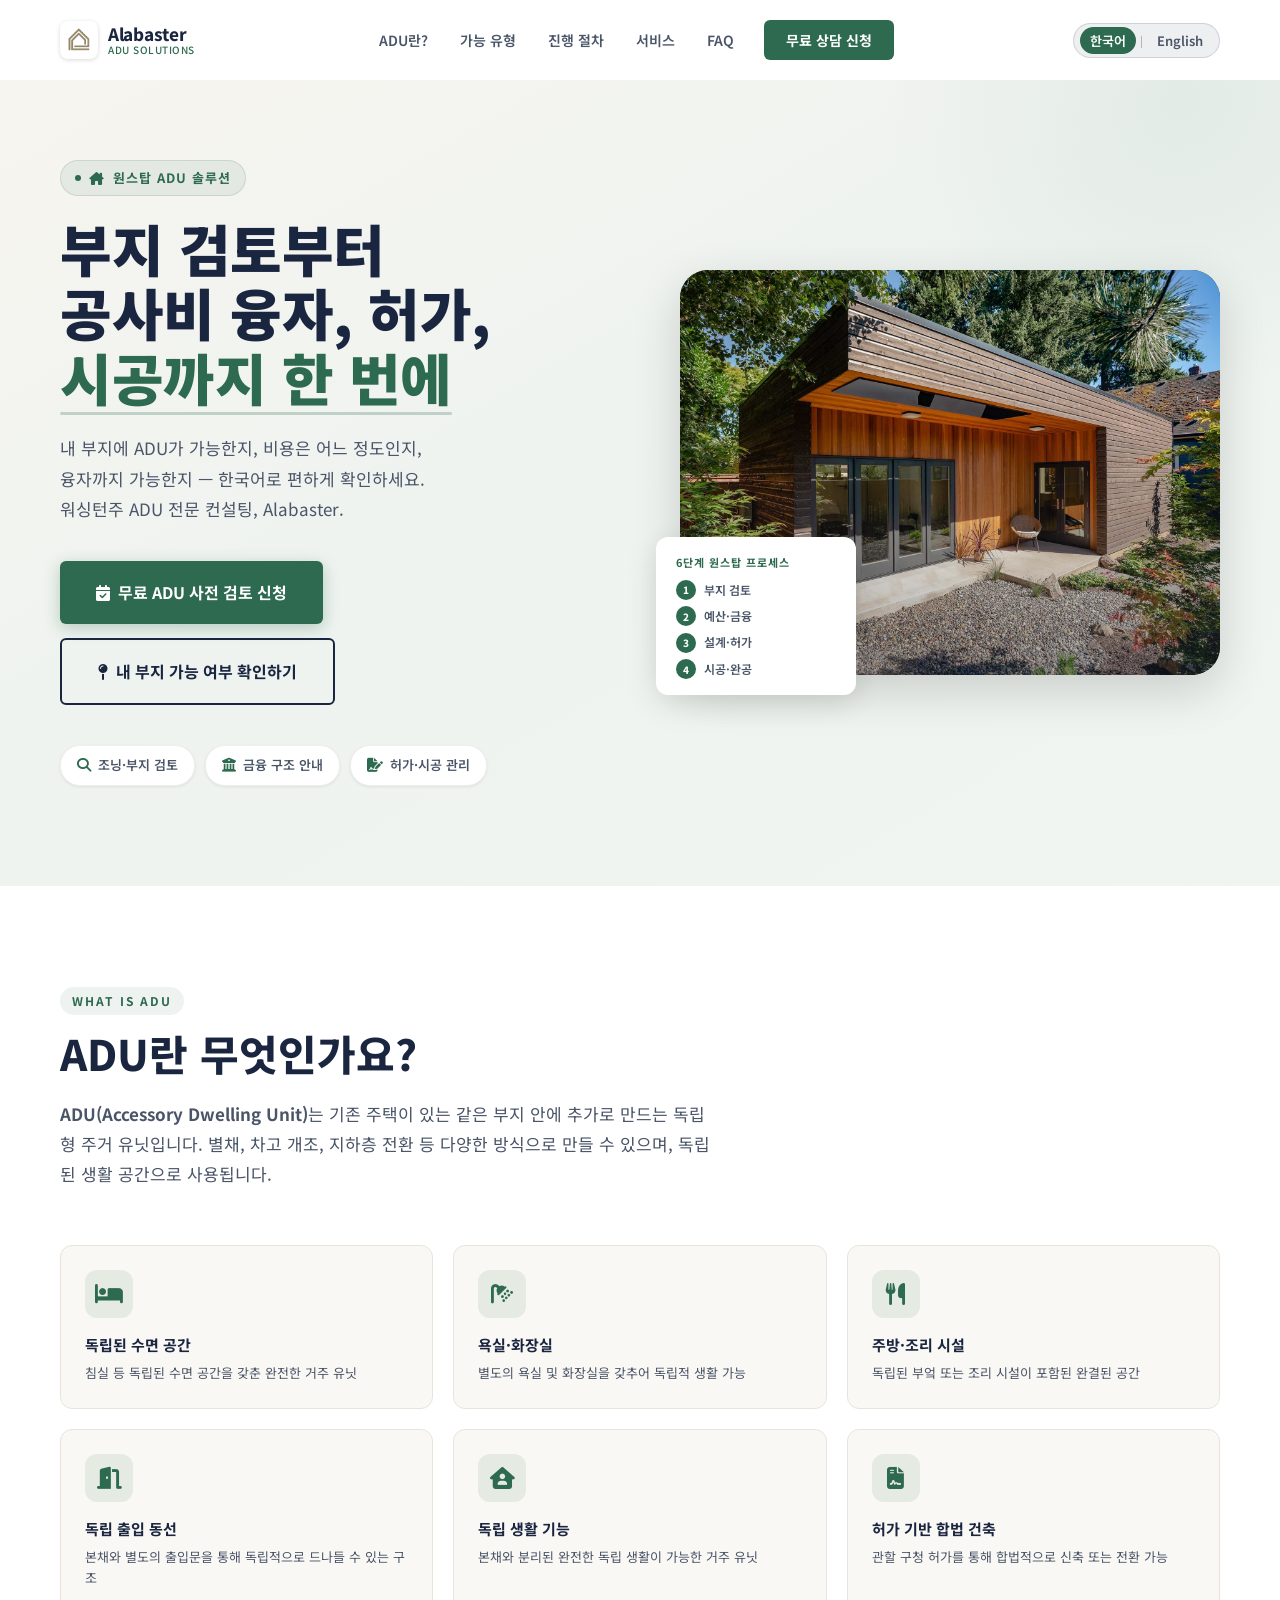
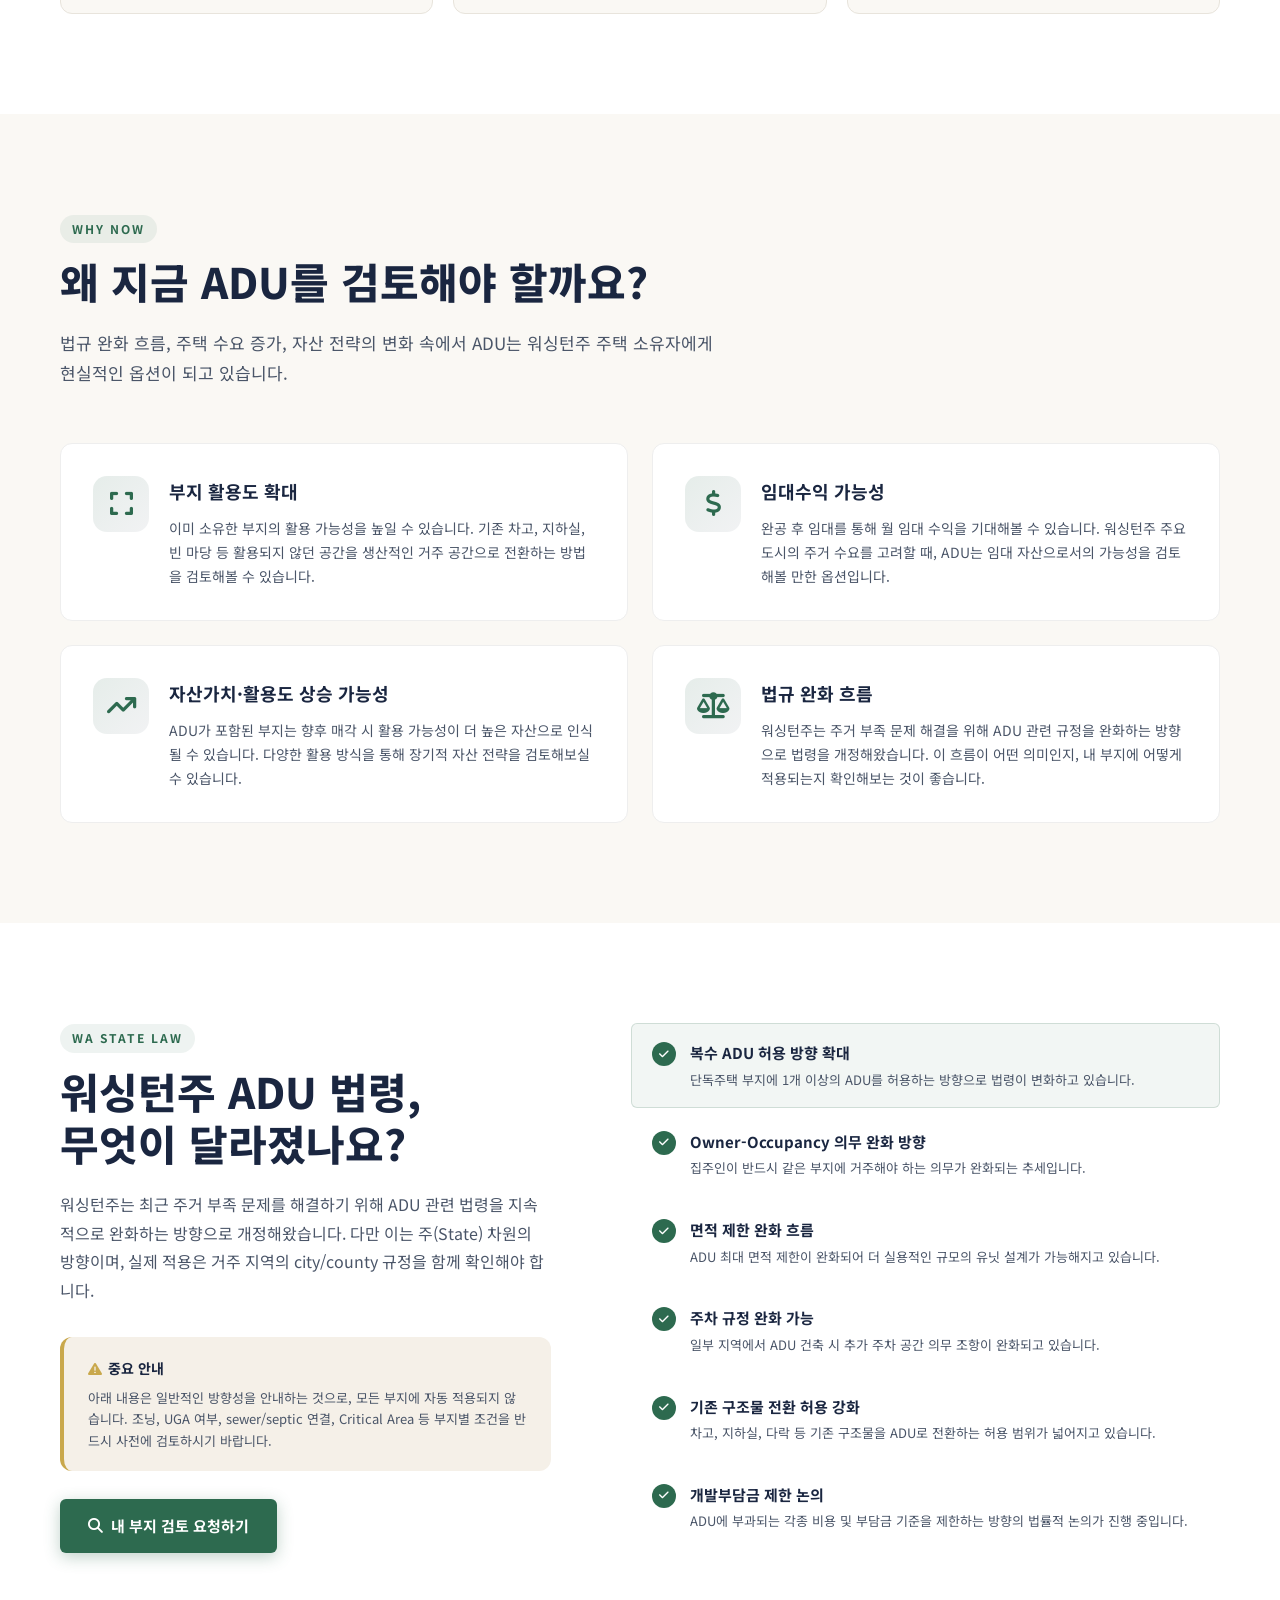
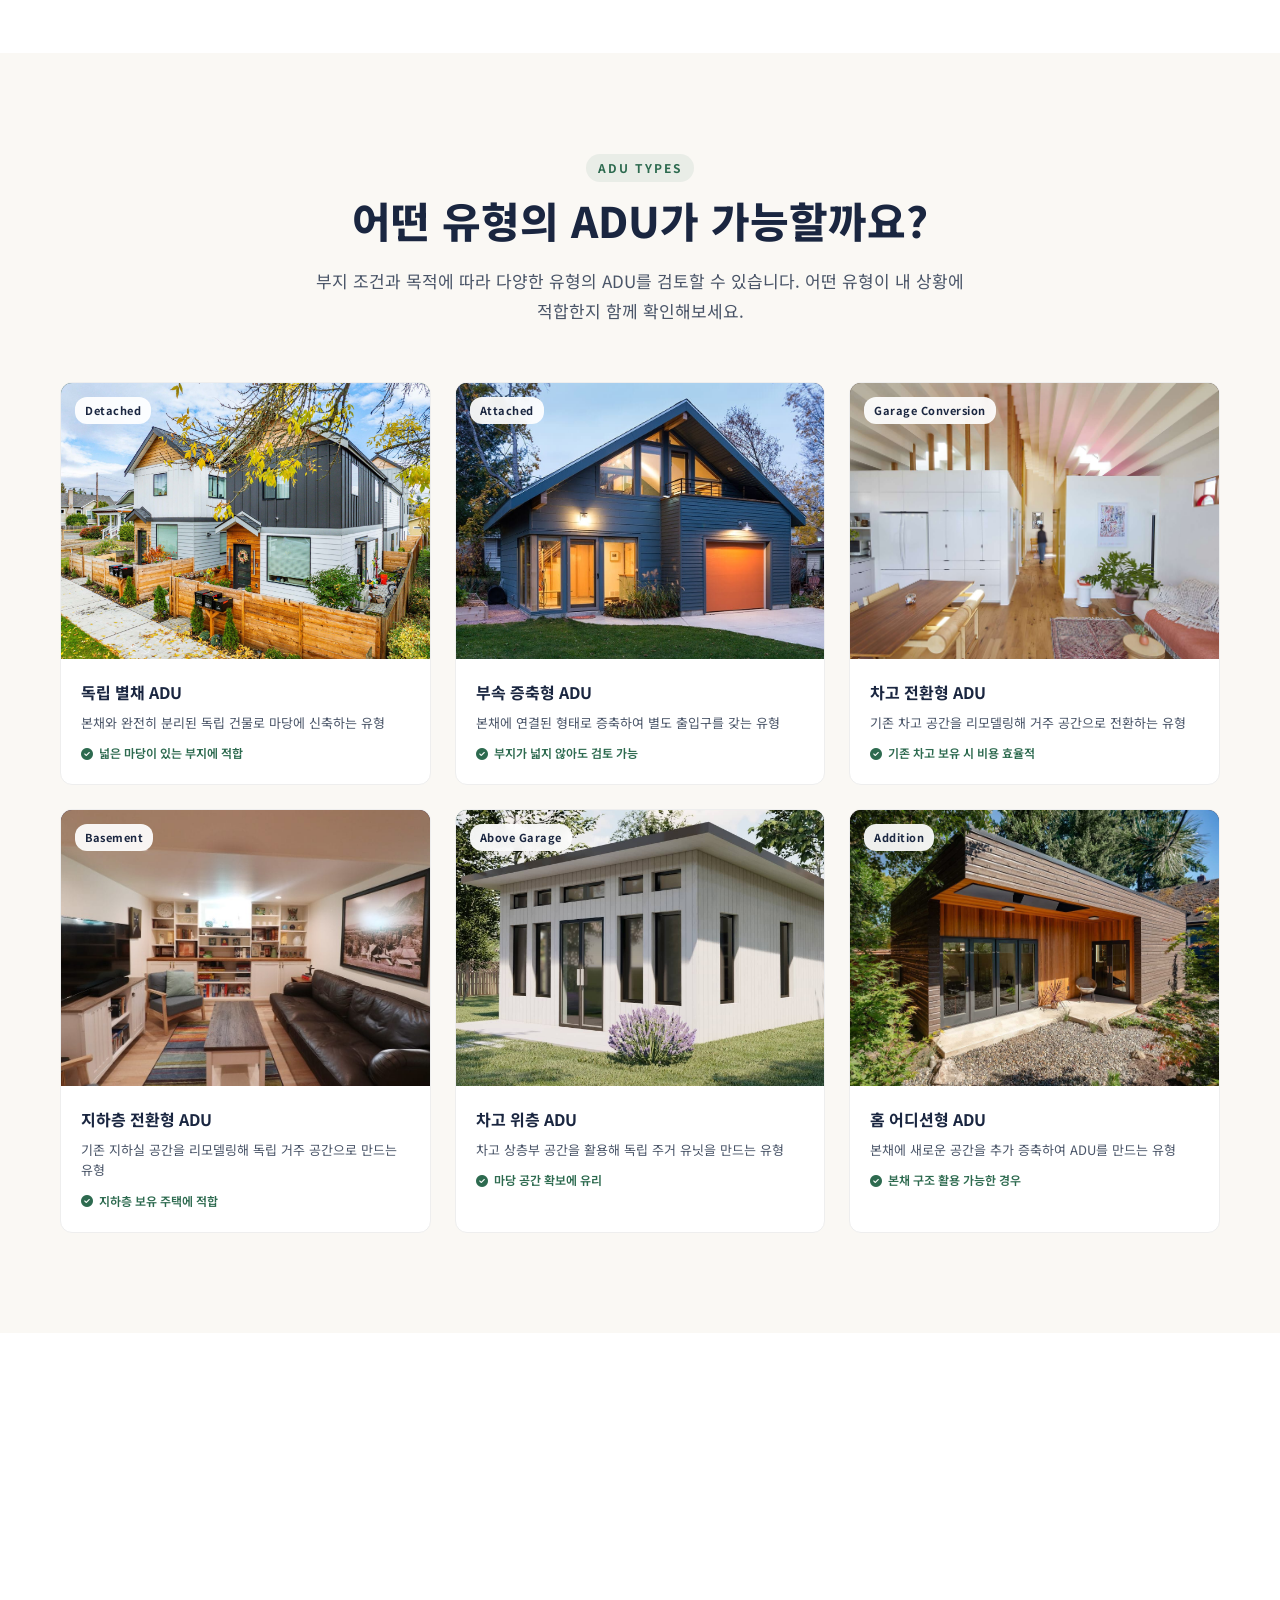
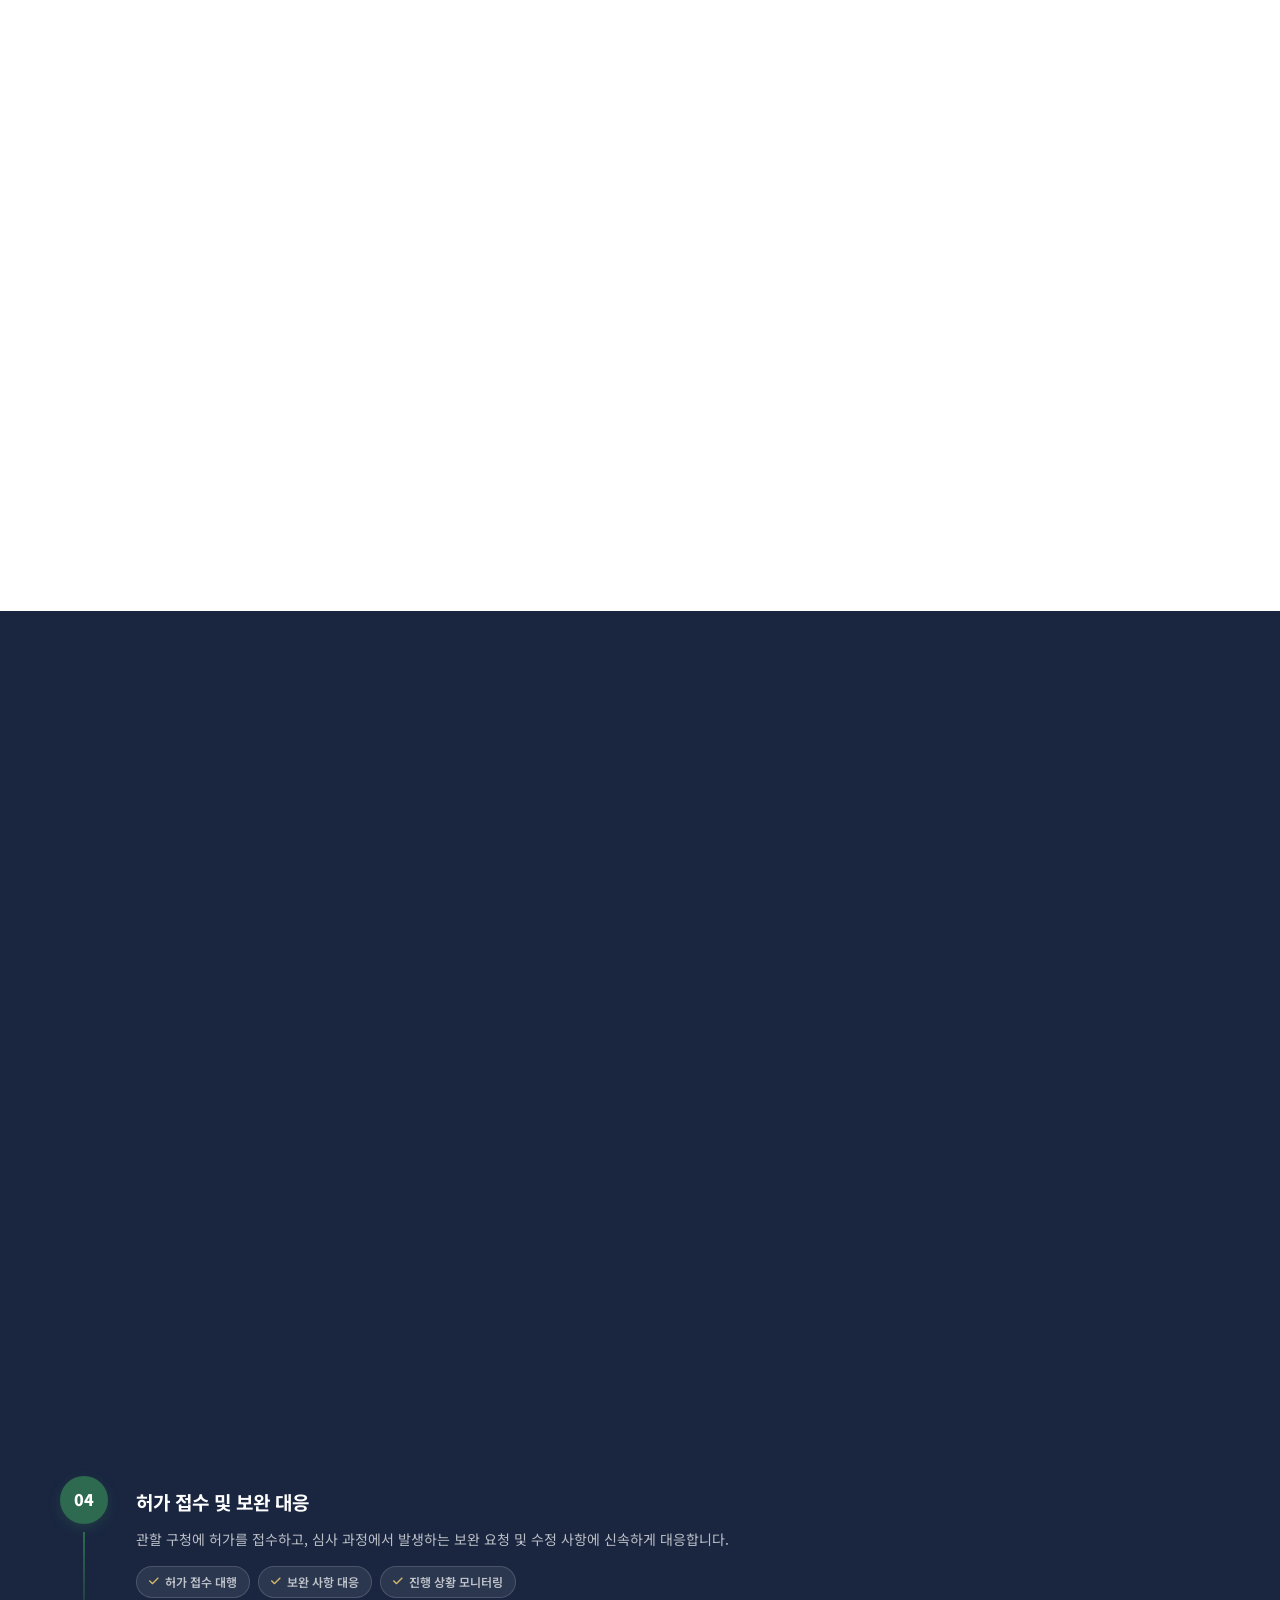
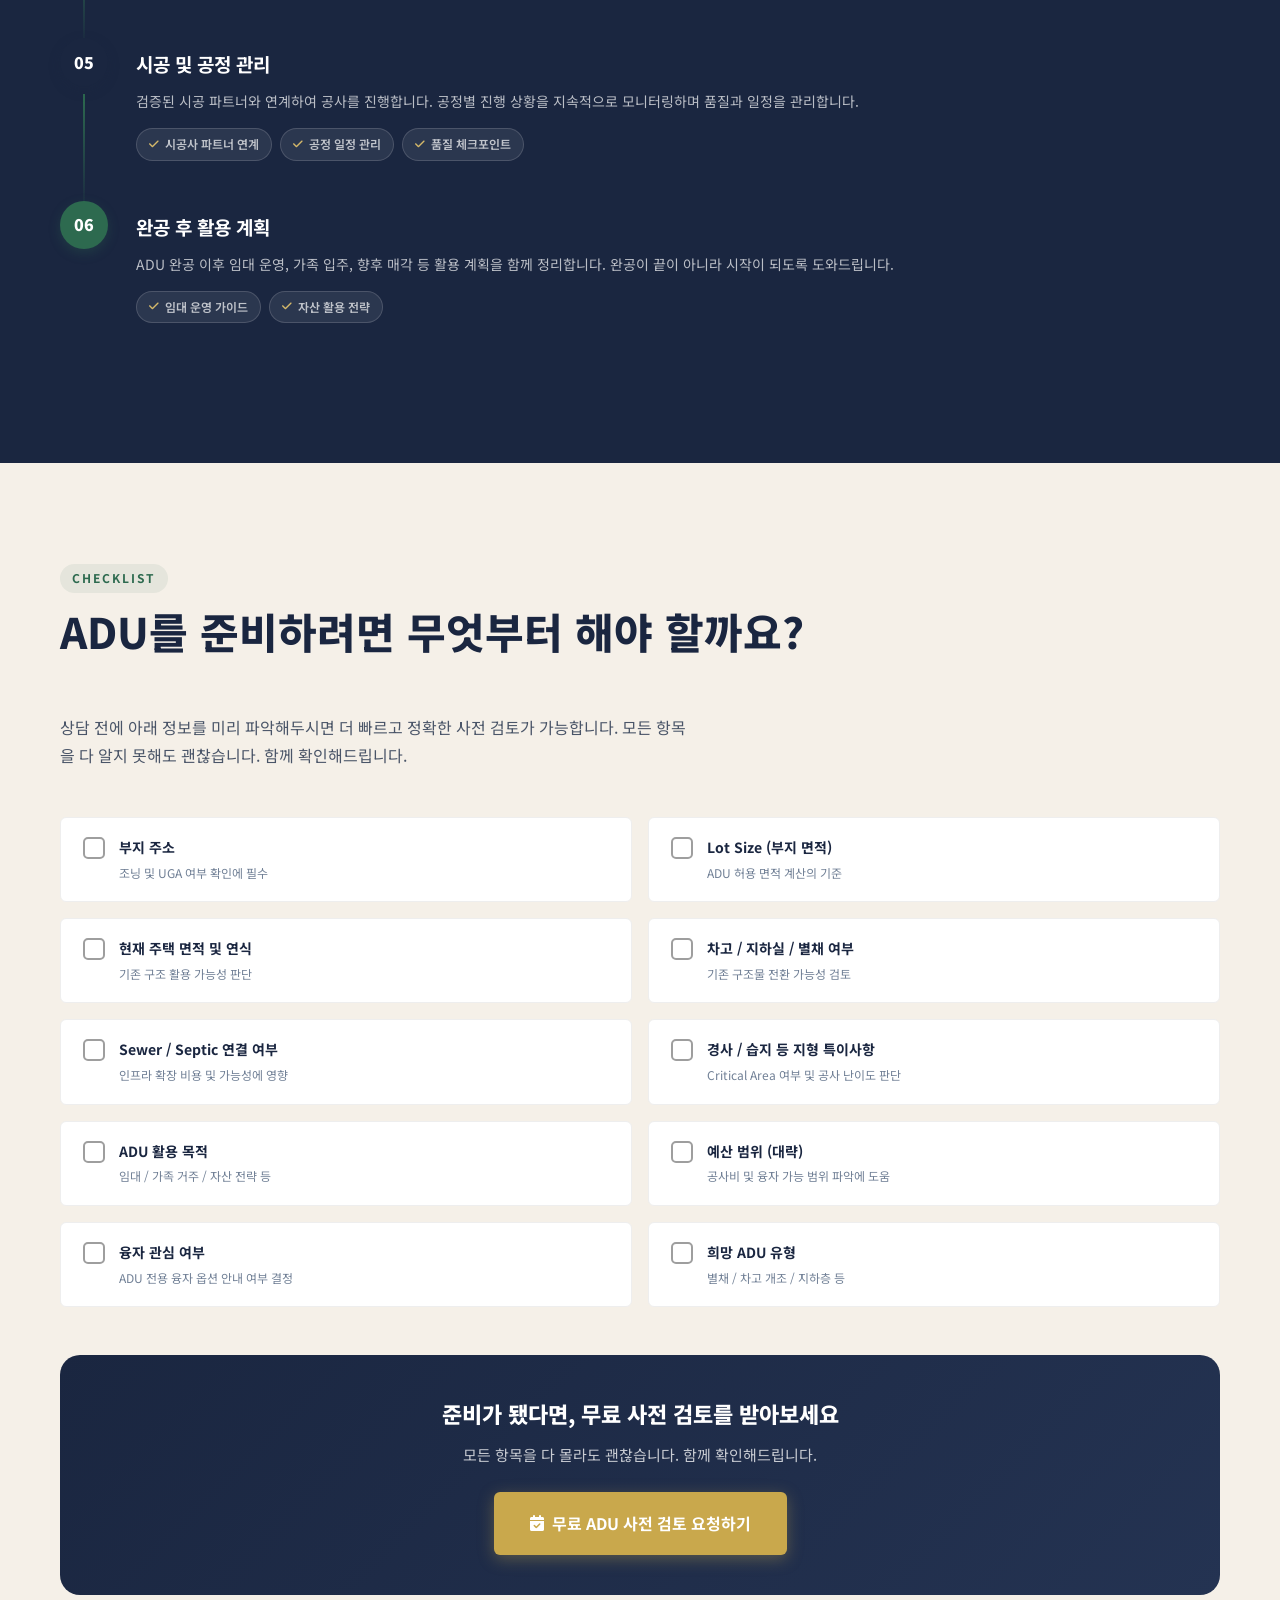
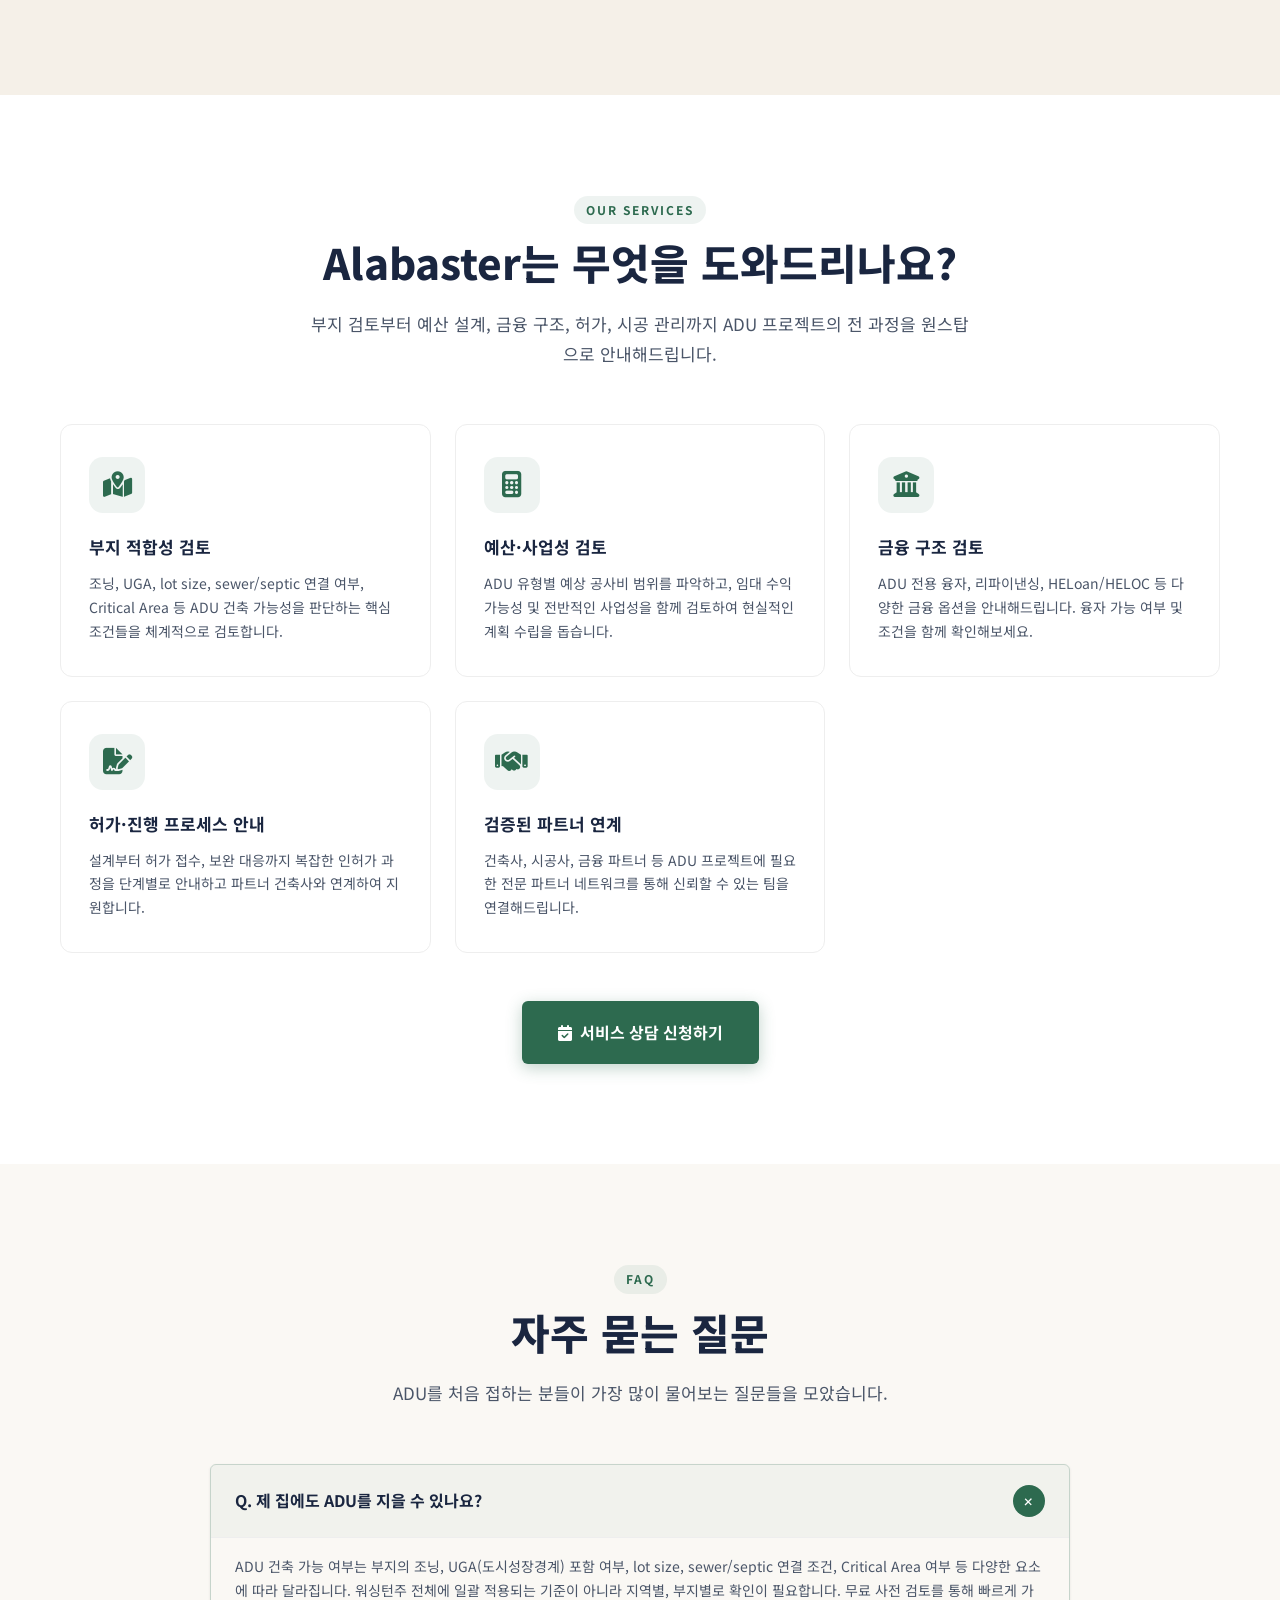
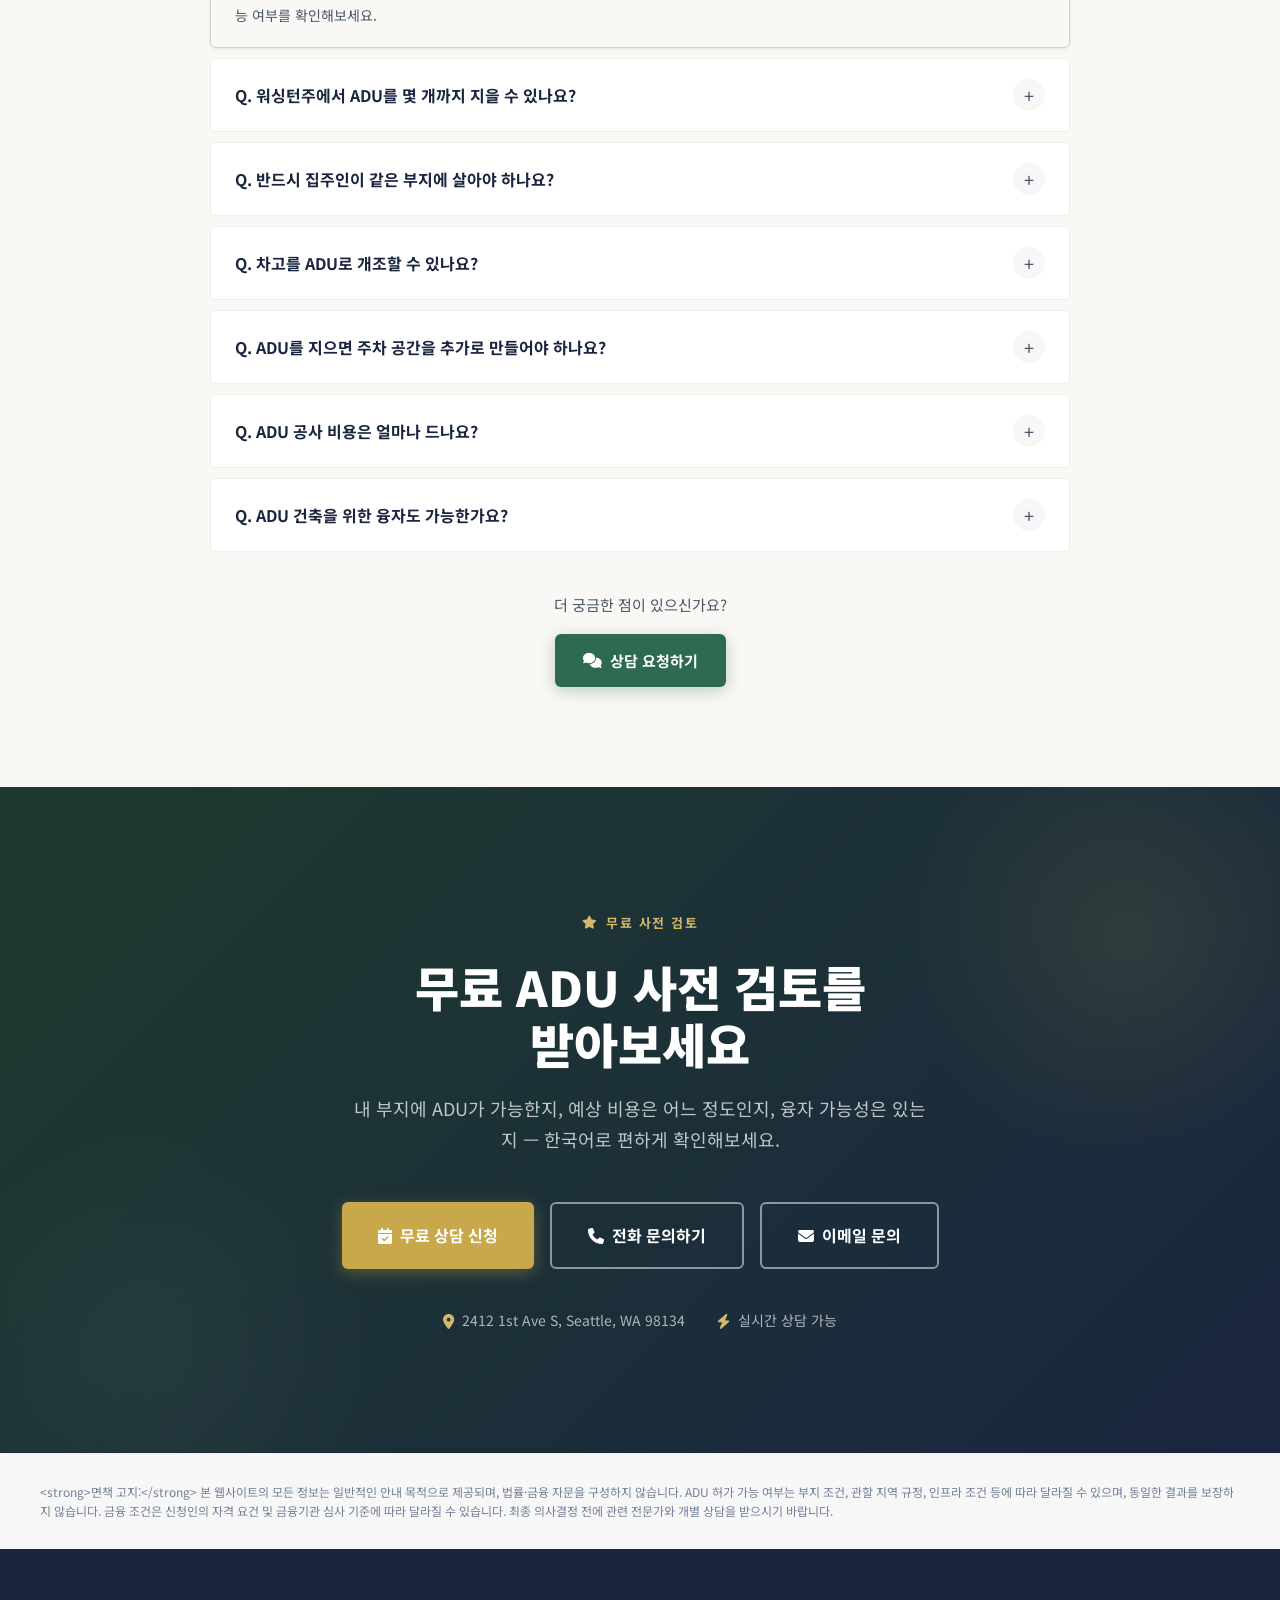
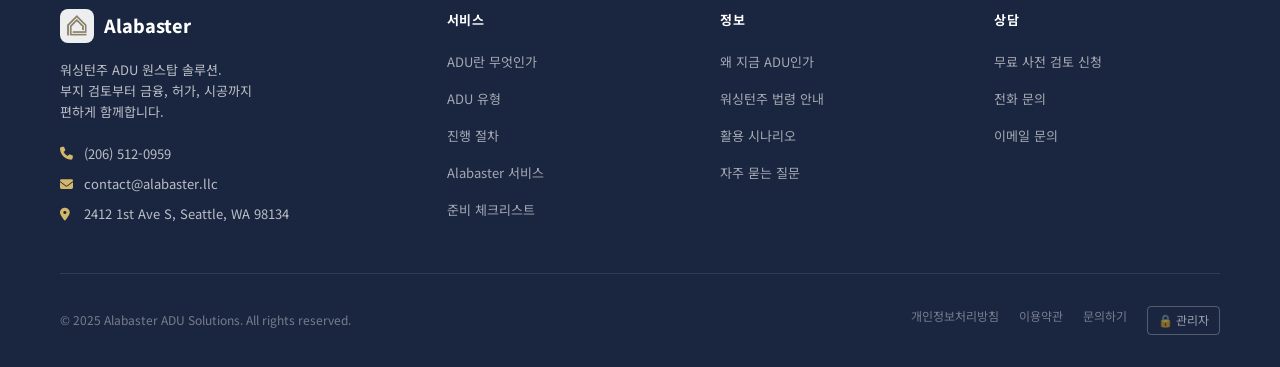
==== docs/index.html @ eaa9b51c "Add GitHub Pages docs structure" ====
<!DOCTYPE html>
<html lang="ko">
<head>
  <meta charset="UTF-8" />
  <meta name="viewport" content="width=device-width, initial-scale=1.0" />
  <title>Alabaster ADU — 원스탑 ADU 솔루션 | 워싱턴주 ADU 전문 컨설팅</title>
  <meta name="description" content="워싱턴주 ADU 전문 컨설팅. 부지 검토부터 금융 구조, 허가, 시공까지 한 번에. 무료 사전 검토 신청." />

  <!-- Fonts -->
  <link rel="preconnect" href="https://fonts.googleapis.com" />
  <link rel="preconnect" href="https://fonts.gstatic.com" crossorigin />
  <link href="https://fonts.googleapis.com/css2?family=Noto+Sans+KR:wght@400;500;600;700;800;900&display=swap" rel="stylesheet" />

  <!-- Font Awesome -->
  <link rel="stylesheet" href="https://cdn.jsdelivr.net/npm/@fortawesome/fontawesome-free@6.5.0/css/all.min.css" />

  <!-- Stylesheet -->
  <link rel="stylesheet" href="css/style.css" />

  <style>
    /* ── Language Toggle ── */
    .nav-right {
      display: flex;
      align-items: center;
      gap: 12px;
      flex-shrink: 0;
    }
    /* lang-toggle 스타일은 css/style.css에서 관리 */
    .mobile-lang-row {
      display: flex;
      align-items: center;
      gap: 6px;
      padding: 12px 20px 8px;
      border-bottom: 1px solid rgba(255,255,255,0.1);
    }
    .mobile-lang-row .lang-btn {
      color: rgba(255,255,255,0.7);
      font-size: 13px;
    }
    .mobile-lang-row .lang-btn.active {
      background: #2d6a4f;
      color: #fff !important;
    }
    .mobile-lang-row .lang-divider {
      color: rgba(255,255,255,0.3);
    }

    /* ── Logo Image ── */
    .logo-mark-img {
      width: 38px;
      height: 38px;
      object-fit: contain;
      display: block;
      border-radius: 8px;
      /* 흰 배경 PNG → 항상 흰 배경 박스로 감싸서 표시 */
      background: #ffffff;
      padding: 4px;
      box-shadow: 0 1px 4px rgba(0,0,0,0.15);
      transition: box-shadow 0.3s;
    }
    header.scrolled .logo-mark-img {
      box-shadow: 0 1px 6px rgba(0,0,0,0.12);
    }
    .footer-logo-mark-img {
      width: 34px;
      height: 34px;
      object-fit: contain;
      display: block;
      border-radius: 8px;
      background: #ffffff;
      padding: 3px;
      opacity: 0.92;
    }
  </style>
</head>
<body>

<!-- ============================================
     HEADER / NAV
     ============================================ -->
<header id="header">
  <nav class="nav-inner">
    <a href="#hero" class="nav-logo">
      <img src="images/logo.png" alt="Alabaster ADU Logo" class="logo-mark-img" />
      <div class="logo-text">
        <span class="logo-name">Alabaster</span>
        <span class="logo-sub">ADU Solutions</span>
      </div>
    </a>

    <ul class="nav-menu">
      <li><a href="#about-adu" class="nav-link" data-i18n="nav.about">ADU란?</a></li>
      <li><a href="#adu-types" class="nav-link" data-i18n="nav.types">가능 유형</a></li>
      <li><a href="#process" class="nav-link" data-i18n="nav.process">진행 절차</a></li>
      <li><a href="#services" class="nav-link" data-i18n="nav.services">서비스</a></li>
      <li><a href="#faq" class="nav-link" data-i18n="nav.faq">FAQ</a></li>
      <li><a href="#contact" class="nav-cta open-modal" data-i18n="nav.cta">무료 상담 신청</a></li>
    </ul>

    <!-- Right side: lang toggle + hamburger -->
    <div class="nav-right">
      <div class="lang-toggle" id="langToggle">
        <button class="lang-btn active" data-lang="ko">한국어</button>
        <span class="lang-divider">|</span>
        <button class="lang-btn" data-lang="en">English</button>
      </div>
      <div class="hamburger" id="hamburger" aria-label="메뉴 열기">
        <span></span>
        <span></span>
        <span></span>
      </div>
    </div>
  </nav>
</header>

<!-- Mobile Menu -->
<div class="mobile-menu" id="mobileMenu">
  <div class="mobile-lang-row">
    <button class="lang-btn active" data-lang="ko">한국어</button>
    <span class="lang-divider">|</span>
    <button class="lang-btn" data-lang="en">English</button>
  </div>
  <a href="#about-adu" class="mobile-nav-link" data-close-menu data-i18n="nav.about">ADU란?</a>
  <a href="#adu-types" class="mobile-nav-link" data-close-menu data-i18n="nav.types">가능 유형</a>
  <a href="#process" class="mobile-nav-link" data-close-menu data-i18n="nav.process">진행 절차</a>
  <a href="#services" class="mobile-nav-link" data-close-menu data-i18n="nav.services">서비스</a>
  <a href="#faq" class="mobile-nav-link" data-close-menu data-i18n="nav.faq">FAQ</a>
  <a href="#contact" class="mobile-nav-cta open-modal" data-close-menu data-i18n="nav.cta">무료 상담 신청</a>
</div>


<!-- ============================================
     HERO SECTION
     ============================================ -->
<section id="hero">
  <div class="hero-inner">
    <!-- Left Content -->
    <div class="hero-content">
      <div class="hero-eyebrow animate-in">
        <i class="fa-solid fa-house-chimney"></i>
        <span data-i18n="hero.eyebrow">원스탑 ADU 솔루션</span>
      </div>

      <h1 class="hero-h1 animate-in animate-in-delay-1" data-i18n-html="hero.h1">
        부지 검토부터<br />
        공사비 융자, 허가,<br />
        <em>시공까지 한 번에</em>
      </h1>

      <p class="hero-desc animate-in animate-in-delay-2" data-i18n-html="hero.desc">
        내 부지에 ADU가 가능한지, 비용은 어느 정도인지,<br />
        융자까지 가능한지 — 한국어로 편하게 확인하세요.<br />
        워싱턴주 ADU 전문 컨설팅, Alabaster.
      </p>

      <div class="hero-cta-group animate-in animate-in-delay-2">
        <a href="#contact" class="btn btn-primary btn-lg open-modal">
          <i class="fa-solid fa-calendar-check"></i>
          <span data-i18n="hero.cta1">무료 ADU 사전 검토 신청</span>
        </a>
        <a href="#checklist" class="btn btn-secondary btn-lg">
          <i class="fa-solid fa-map-pin"></i>
          <span data-i18n="hero.cta2">내 부지 가능 여부 확인하기</span>
        </a>
      </div>

      <div class="hero-badges animate-in animate-in-delay-3">
        <span class="badge">
          <i class="fa-solid fa-magnifying-glass"></i>
          <span data-i18n="hero.badge1">조닝·부지 검토</span>
        </span>
        <span class="badge">
          <i class="fa-solid fa-building-columns"></i>
          <span data-i18n="hero.badge2">금융 구조 안내</span>
        </span>
        <span class="badge">
          <i class="fa-solid fa-file-signature"></i>
          <span data-i18n="hero.badge3">허가·시공 관리</span>
        </span>
      </div>
    </div>

    <!-- Right Visual -->
    <div class="hero-visual animate-in animate-in-delay-2">
      <div class="hero-image-wrap">
        <img
          src="images/hero-adu-new.jpg"
          alt="워싱턴주 ADU 별채 주택 — Alabaster ADU Solutions"
          style="width:100%; height:100%; object-fit:cover; display:block;"
        />
      </div>

      <div class="hero-process-card">
        <div class="card-label" data-i18n="hero.card.label">6단계 원스탑 프로세스</div>
        <div class="process-mini-steps">
          <div class="process-mini-step">
            <span class="step-dot">1</span><span data-i18n="hero.step1">부지 검토</span>
          </div>
          <div class="process-mini-step">
            <span class="step-dot">2</span><span data-i18n="hero.step2">예산·금융</span>
          </div>
          <div class="process-mini-step">
            <span class="step-dot">3</span><span data-i18n="hero.step3">설계·허가</span>
          </div>
          <div class="process-mini-step">
            <span class="step-dot">4</span><span data-i18n="hero.step4">시공·완공</span>
          </div>
        </div>
      </div>
    </div>
  </div>
</section>


<!-- ============================================
     ADU INTRO SECTION
     ============================================ -->
<section id="about-adu" class="section">
  <div class="container">
    <div class="section-header reveal">
      <span class="section-label" data-i18n="about.label">WHAT IS ADU</span>
      <h2 class="section-title" data-i18n="about.title">ADU란 무엇인가요?</h2>
      <p class="section-desc" data-i18n-html="about.desc">
        <strong>ADU(Accessory Dwelling Unit)</strong>는 기존 주택이 있는 같은 부지 안에
        추가로 만드는 독립형 주거 유닛입니다. 별채, 차고 개조, 지하층 전환 등
        다양한 방식으로 만들 수 있으며, 독립된 생활 공간으로 사용됩니다.
      </p>
    </div>

    <div class="adu-feature-cards">
      <div class="feature-card reveal reveal-delay-1">
        <div class="feature-icon"><i class="fa-solid fa-bed"></i></div>
        <div class="feature-title" data-i18n="feat1.title">독립된 수면 공간</div>
        <div class="feature-desc" data-i18n="feat1.desc">침실 등 독립된 수면 공간을 갖춘 완전한 거주 유닛</div>
      </div>
      <div class="feature-card reveal reveal-delay-2">
        <div class="feature-icon"><i class="fa-solid fa-shower"></i></div>
        <div class="feature-title" data-i18n="feat2.title">욕실·화장실</div>
        <div class="feature-desc" data-i18n="feat2.desc">별도의 욕실 및 화장실을 갖추어 독립적 생활 가능</div>
      </div>
      <div class="feature-card reveal reveal-delay-3">
        <div class="feature-icon"><i class="fa-solid fa-utensils"></i></div>
        <div class="feature-title" data-i18n="feat3.title">주방·조리 시설</div>
        <div class="feature-desc" data-i18n="feat3.desc">독립된 부엌 또는 조리 시설이 포함된 완결된 공간</div>
      </div>
      <div class="feature-card reveal reveal-delay-1">
        <div class="feature-icon"><i class="fa-solid fa-door-open"></i></div>
        <div class="feature-title" data-i18n="feat4.title">독립 출입 동선</div>
        <div class="feature-desc" data-i18n="feat4.desc">본채와 별도의 출입문을 통해 독립적으로 드나들 수 있는 구조</div>
      </div>
      <div class="feature-card reveal reveal-delay-2">
        <div class="feature-icon"><i class="fa-solid fa-house-user"></i></div>
        <div class="feature-title" data-i18n="feat5.title">독립 생활 기능</div>
        <div class="feature-desc" data-i18n="feat5.desc">본채와 분리된 완전한 독립 생활이 가능한 거주 유닛</div>
      </div>
      <div class="feature-card reveal reveal-delay-3">
        <div class="feature-icon"><i class="fa-solid fa-file-contract"></i></div>
        <div class="feature-title" data-i18n="feat6.title">허가 기반 합법 건축</div>
        <div class="feature-desc" data-i18n="feat6.desc">관할 구청 허가를 통해 합법적으로 신축 또는 전환 가능</div>
      </div>
    </div>
  </div>
</section>


<!-- ============================================
     WHY ADU NOW SECTION
     ============================================ -->
<section id="why-adu" class="section section-ivory">
  <div class="container">
    <div class="section-header reveal">
      <span class="section-label" data-i18n="why.label">WHY NOW</span>
      <h2 class="section-title" data-i18n="why.title">왜 지금 ADU를 검토해야 할까요?</h2>
      <p class="section-desc" data-i18n="why.desc">
        법규 완화 흐름, 주택 수요 증가, 자산 전략의 변화 속에서
        ADU는 워싱턴주 주택 소유자에게 현실적인 옵션이 되고 있습니다.
      </p>
    </div>

    <div class="why-cards">
      <div class="why-card reveal reveal-delay-1">
        <div class="why-icon"><i class="fa-solid fa-expand"></i></div>
        <div class="why-content">
          <h3 class="why-title" data-i18n="why1.title">부지 활용도 확대</h3>
          <p class="why-desc" data-i18n="why1.desc">
            이미 소유한 부지의 활용 가능성을 높일 수 있습니다.
            기존 차고, 지하실, 빈 마당 등 활용되지 않던 공간을
            생산적인 거주 공간으로 전환하는 방법을 검토해볼 수 있습니다.
          </p>
        </div>
      </div>

      <div class="why-card reveal reveal-delay-2">
        <div class="why-icon"><i class="fa-solid fa-dollar-sign"></i></div>
        <div class="why-content">
          <h3 class="why-title" data-i18n="why2.title">임대수익 가능성</h3>
          <p class="why-desc" data-i18n="why2.desc">
            완공 후 임대를 통해 월 임대 수익을 기대해볼 수 있습니다.
            워싱턴주 주요 도시의 주거 수요를 고려할 때,
            ADU는 임대 자산으로서의 가능성을 검토해볼 만한 옵션입니다.
          </p>
        </div>
      </div>

      <div class="why-card reveal reveal-delay-3">
        <div class="why-icon"><i class="fa-solid fa-arrow-trend-up"></i></div>
        <div class="why-content">
          <h3 class="why-title" data-i18n="why3.title">자산가치·활용도 상승 가능성</h3>
          <p class="why-desc" data-i18n="why3.desc">
            ADU가 포함된 부지는 향후 매각 시 활용 가능성이 더 높은
            자산으로 인식될 수 있습니다. 다양한 활용 방식을 통해
            장기적 자산 전략을 검토해보실 수 있습니다.
          </p>
        </div>
      </div>

      <div class="why-card reveal reveal-delay-4">
        <div class="why-icon"><i class="fa-solid fa-scale-balanced"></i></div>
        <div class="why-content">
          <h3 class="why-title" data-i18n="why4.title">법규 완화 흐름</h3>
          <p class="why-desc" data-i18n="why4.desc">
            워싱턴주는 주거 부족 문제 해결을 위해 ADU 관련
            규정을 완화하는 방향으로 법령을 개정해왔습니다.
            이 흐름이 어떤 의미인지, 내 부지에 어떻게 적용되는지
            확인해보는 것이 좋습니다.
          </p>
        </div>
      </div>
    </div>
  </div>
</section>


<!-- ============================================
     WA STATE LAW SECTION
     ============================================ -->
<section id="wa-law" class="section">
  <div class="container">
    <div class="law-layout">
      <div class="law-left reveal">
        <span class="section-label" data-i18n="law.label">WA STATE LAW</span>
        <h2 class="section-title" data-i18n-html="law.title">워싱턴주 ADU 법령,<br />무엇이 달라졌나요?</h2>
        <p class="law-description" data-i18n="law.desc">
          워싱턴주는 최근 주거 부족 문제를 해결하기 위해
          ADU 관련 법령을 지속적으로 완화하는 방향으로 개정해왔습니다.
          다만 이는 주(State) 차원의 방향이며, 실제 적용은
          거주 지역의 city/county 규정을 함께 확인해야 합니다.
        </p>

        <div class="law-note-box">
          <h4><i class="fa-solid fa-triangle-exclamation" style="color:var(--color-gold);margin-right:6px;"></i><span data-i18n="law.note.title">중요 안내</span></h4>
          <p data-i18n="law.note.desc">
            아래 내용은 일반적인 방향성을 안내하는 것으로,
            모든 부지에 자동 적용되지 않습니다.
            조닝, UGA 여부, sewer/septic 연결, Critical Area 등
            부지별 조건을 반드시 사전에 검토하시기 바랍니다.
          </p>
        </div>

        <div class="law-cta-wrap">
          <a href="#contact" class="btn btn-primary open-modal">
            <i class="fa-solid fa-magnifying-glass"></i>
            <span data-i18n="law.cta">내 부지 검토 요청하기</span>
          </a>
        </div>
      </div>

      <div class="law-right">
        <div class="law-checklist reveal reveal-delay-1">
          <div class="law-item active">
            <div class="law-check"><i class="fa-solid fa-check" style="font-size:11px;"></i></div>
            <div class="law-item-content">
              <div class="law-item-title" data-i18n="law1.title">복수 ADU 허용 방향 확대</div>
              <div class="law-item-desc" data-i18n="law1.desc">단독주택 부지에 1개 이상의 ADU를 허용하는 방향으로 법령이 변화하고 있습니다.</div>
            </div>
          </div>

          <div class="law-item">
            <div class="law-check"><i class="fa-solid fa-check" style="font-size:11px;"></i></div>
            <div class="law-item-content">
              <div class="law-item-title" data-i18n="law2.title">Owner-Occupancy 의무 완화 방향</div>
              <div class="law-item-desc" data-i18n="law2.desc">집주인이 반드시 같은 부지에 거주해야 하는 의무가 완화되는 추세입니다.</div>
            </div>
          </div>

          <div class="law-item">
            <div class="law-check"><i class="fa-solid fa-check" style="font-size:11px;"></i></div>
            <div class="law-item-content">
              <div class="law-item-title" data-i18n="law3.title">면적 제한 완화 흐름</div>
              <div class="law-item-desc" data-i18n="law3.desc">ADU 최대 면적 제한이 완화되어 더 실용적인 규모의 유닛 설계가 가능해지고 있습니다.</div>
            </div>
          </div>

          <div class="law-item">
            <div class="law-check"><i class="fa-solid fa-check" style="font-size:11px;"></i></div>
            <div class="law-item-content">
              <div class="law-item-title" data-i18n="law4.title">주차 규정 완화 가능</div>
              <div class="law-item-desc" data-i18n="law4.desc">일부 지역에서 ADU 건축 시 추가 주차 공간 의무 조항이 완화되고 있습니다.</div>
            </div>
          </div>

          <div class="law-item">
            <div class="law-check"><i class="fa-solid fa-check" style="font-size:11px;"></i></div>
            <div class="law-item-content">
              <div class="law-item-title" data-i18n="law5.title">기존 구조물 전환 허용 강화</div>
              <div class="law-item-desc" data-i18n="law5.desc">차고, 지하실, 다락 등 기존 구조물을 ADU로 전환하는 허용 범위가 넓어지고 있습니다.</div>
            </div>
          </div>

          <div class="law-item">
            <div class="law-check"><i class="fa-solid fa-check" style="font-size:11px;"></i></div>
            <div class="law-item-content">
              <div class="law-item-title" data-i18n="law6.title">개발부담금 제한 논의</div>
              <div class="law-item-desc" data-i18n="law6.desc">ADU에 부과되는 각종 비용 및 부담금 기준을 제한하는 방향의 법률적 논의가 진행 중입니다.</div>
            </div>
          </div>
        </div>
      </div>
    </div>
  </div>
</section>


<!-- ============================================
     ADU TYPES SECTION
     ============================================ -->
<section id="adu-types" class="section section-ivory">
  <div class="container">
    <div class="section-header section-header--center reveal">
      <span class="section-label" data-i18n="types.label">ADU TYPES</span>
      <h2 class="section-title" data-i18n="types.title">어떤 유형의 ADU가 가능할까요?</h2>
      <p class="section-desc" data-i18n="types.desc">
        부지 조건과 목적에 따라 다양한 유형의 ADU를 검토할 수 있습니다.
        어떤 유형이 내 상황에 적합한지 함께 확인해보세요.
      </p>
    </div>

    <div class="type-cards">
      <div class="type-card reveal reveal-delay-1">
        <div class="type-card-image" style="background: #1e4d34; position:relative;">
          <img src="images/type-detached.jpg" alt="독립 별채 ADU" style="width:100%;height:100%;object-fit:cover;position:absolute;inset:0;" />
          <span class="type-tag">Detached</span>
        </div>
        <div class="type-card-body">
          <div class="type-card-title" data-i18n="type1.title">독립 별채 ADU</div>
          <div class="type-card-desc" data-i18n="type1.desc">본채와 완전히 분리된 독립 건물로 마당에 신축하는 유형</div>
          <div class="type-card-fit"><i class="fa-solid fa-check-circle"></i> <span data-i18n="type1.fit">넓은 마당이 있는 부지에 적합</span></div>
        </div>
      </div>

      <div class="type-card reveal reveal-delay-2">
        <div class="type-card-image" style="background: #1a2640; position:relative;">
          <img src="images/type-attached.jpg" alt="부속 증축형 ADU" style="width:100%;height:100%;object-fit:cover;position:absolute;inset:0;" />
          <span class="type-tag">Attached</span>
        </div>
        <div class="type-card-body">
          <div class="type-card-title" data-i18n="type2.title">부속 증축형 ADU</div>
          <div class="type-card-desc" data-i18n="type2.desc">본채에 연결된 형태로 증축하여 별도 출입구를 갖는 유형</div>
          <div class="type-card-fit"><i class="fa-solid fa-check-circle"></i> <span data-i18n="type2.fit">부지가 넓지 않아도 검토 가능</span></div>
        </div>
      </div>

      <div class="type-card reveal reveal-delay-3">
        <div class="type-card-image" style="background: #3d2b1f; position:relative;">
          <img src="images/type-garage.jpg" alt="차고 전환형 ADU" style="width:100%;height:100%;object-fit:cover;position:absolute;inset:0;" />
          <span class="type-tag">Garage Conversion</span>
        </div>
        <div class="type-card-body">
          <div class="type-card-title" data-i18n="type3.title">차고 전환형 ADU</div>
          <div class="type-card-desc" data-i18n="type3.desc">기존 차고 공간을 리모델링해 거주 공간으로 전환하는 유형</div>
          <div class="type-card-fit"><i class="fa-solid fa-check-circle"></i> <span data-i18n="type3.fit">기존 차고 보유 시 비용 효율적</span></div>
        </div>
      </div>

      <div class="type-card reveal reveal-delay-1">
        <div class="type-card-image" style="background: #2b1a3d; position:relative;">
          <img src="images/type-basement.jpg" alt="지하층 전환형 ADU" style="width:100%;height:100%;object-fit:cover;position:absolute;inset:0;" />
          <span class="type-tag">Basement</span>
        </div>
        <div class="type-card-body">
          <div class="type-card-title" data-i18n="type4.title">지하층 전환형 ADU</div>
          <div class="type-card-desc" data-i18n="type4.desc">기존 지하실 공간을 리모델링해 독립 거주 공간으로 만드는 유형</div>
          <div class="type-card-fit"><i class="fa-solid fa-check-circle"></i> <span data-i18n="type4.fit">지하층 보유 주택에 적합</span></div>
        </div>
      </div>

      <div class="type-card reveal reveal-delay-2">
        <div class="type-card-image" style="background: #1a3d2b; position:relative;">
          <img src="images/type-above-garage.jpg" alt="차고 위층 ADU" style="width:100%;height:100%;object-fit:cover;position:absolute;inset:0;" />
          <span class="type-tag">Above Garage</span>
        </div>
        <div class="type-card-body">
          <div class="type-card-title" data-i18n="type5.title">차고 위층 ADU</div>
          <div class="type-card-desc" data-i18n="type5.desc">차고 상층부 공간을 활용해 독립 주거 유닛을 만드는 유형</div>
          <div class="type-card-fit"><i class="fa-solid fa-check-circle"></i> <span data-i18n="type5.fit">마당 공간 확보에 유리</span></div>
        </div>
      </div>

      <div class="type-card reveal reveal-delay-3">
        <div class="type-card-image" style="background: #3d1a1a; position:relative;">
          <img src="images/type-addition.jpg" alt="홈 어디션형 ADU" style="width:100%;height:100%;object-fit:cover;position:absolute;inset:0;" />
          <span class="type-tag">Addition</span>
        </div>
        <div class="type-card-body">
          <div class="type-card-title" data-i18n="type6.title">홈 어디션형 ADU</div>
          <div class="type-card-desc" data-i18n="type6.desc">본채에 새로운 공간을 추가 증축하여 ADU를 만드는 유형</div>
          <div class="type-card-fit"><i class="fa-solid fa-check-circle"></i> <span data-i18n="type6.fit">본채 구조 활용 가능한 경우</span></div>
        </div>
      </div>
    </div>
  </div>
</section>


<!-- ============================================
     USE CASES SECTION
     ============================================ -->
<section id="use-cases" class="section">
  <div class="container">
    <div class="section-header reveal">
      <span class="section-label" data-i18n="use.label">USE CASES</span>
      <h2 class="section-title" data-i18n="use.title">ADU는 이렇게 활용할 수 있습니다</h2>
      <p class="section-desc" data-i18n="use.desc">
        ADU는 단순한 증축이 아니라 주거 전략이자 자산 활용 방법입니다.
        내 상황에 맞는 활용 시나리오를 찾아보세요.
      </p>
    </div>

    <div class="usecase-cards">
      <div class="usecase-card reveal reveal-delay-1">
        <div class="usecase-icon">💰</div>
        <span class="usecase-label label-rental">Rental</span>
        <h3 class="usecase-title" data-i18n="use1.title">임대수익형</h3>
        <p class="usecase-desc" data-i18n="use1.desc">
          장기 임대 또는 단기 임대를 통해 추가 임대 소득을 기대해볼 수 있습니다.
          모기지 부담 완화, 생활비 보완 등 다양한 재무적 효과를 검토해보세요.
        </p>
      </div>

      <div class="usecase-card reveal reveal-delay-2">
        <div class="usecase-icon">👨‍👩‍👧‍👦</div>
        <span class="usecase-label label-family">Family</span>
        <h3 class="usecase-title" data-i18n="use2.title">가족 거주형</h3>
        <p class="usecase-desc" data-i18n="use2.desc">
          부모님, 성인 자녀, 친인척이 같은 부지 안에서 가까이 살면서도
          각자의 독립적인 공간을 유지할 수 있는 멀티제너레이션 주거 방식입니다.
        </p>
      </div>

      <div class="usecase-card reveal reveal-delay-3">
        <div class="usecase-icon">🔐</div>
        <span class="usecase-label label-privacy">Privacy</span>
        <h3 class="usecase-title" data-i18n="use3.title">세대 분리형</h3>
        <p class="usecase-desc" data-i18n="use3.desc">
          같은 부지 안에서 완전히 독립된 별채를 통해 세대 간 프라이버시를
          확보하면서도 가족 가까이 거주할 수 있는 형태입니다.
        </p>
      </div>

      <div class="usecase-card reveal reveal-delay-1">
        <div class="usecase-icon">🔄</div>
        <span class="usecase-label label-flex">Flex Use</span>
        <h3 class="usecase-title" data-i18n="use4.title">미래 대비형</h3>
        <p class="usecase-desc" data-i18n="use4.desc">
          지금 당장 사용하지 않더라도 향후 필요에 따라 임대, 가족 거주,
          재택근무 공간 등으로 유연하게 활용할 수 있는 장기적 선택입니다.
        </p>
      </div>

      <div class="usecase-card reveal reveal-delay-2">
        <div class="usecase-icon">📈</div>
        <span class="usecase-label label-asset">Long-term Asset</span>
        <h3 class="usecase-title" data-i18n="use5.title">장기 자산 전략형</h3>
        <p class="usecase-desc" data-i18n="use5.desc">
          ADU가 있는 부지는 매각 시 다양한 활용 가능성으로 시장에서
          주목받을 수 있습니다. 장기적 자산 포트폴리오 관점에서 검토해보세요.
        </p>
      </div>
    </div>
  </div>
</section>


<!-- ============================================
     PROCESS SECTION
     ============================================ -->
<section id="process" class="section section-navy">
  <div class="container">
    <div class="section-header reveal">
      <span class="section-label section-label--light" data-i18n="proc.label">PROCESS</span>
      <h2 class="section-title section-title--white" data-i18n="proc.title">ADU는 어떤 순서로 진행되나요?</h2>
      <p class="section-desc section-desc--white" data-i18n="proc.desc">
        복잡해 보이는 ADU 프로젝트, 단계별로 정리하면 훨씬 명확해집니다.
        Alabaster가 각 단계에서 함께합니다.
      </p>
    </div>

    <div class="process-steps">
      <div class="process-step reveal">
        <div class="step-number-wrap">
          <div class="step-number">01</div>
        </div>
        <div class="step-content">
          <h3 class="step-title" style="color:#fff;" data-i18n="proc1.title">부지 적합성 및 조닝 검토</h3>
          <p class="step-desc" style="color:rgba(255,255,255,0.7);" data-i18n="proc1.desc">
            부지 주소와 기본 정보를 바탕으로 ADU 건축이 가능한 조건인지 확인합니다.
            조닝, UGA(도시성장경계), lot size, sewer/septic 여부 등 핵심 항목을 검토합니다.
          </p>
          <div class="step-checks">
            <span class="step-check" style="background:rgba(255,255,255,0.08);border-color:rgba(255,255,255,0.15);color:rgba(255,255,255,0.7);">
              <i class="fa-solid fa-check" style="color:var(--color-gold-light);"></i><span data-i18n="proc1.c1">조닝 코드 확인</span>
            </span>
            <span class="step-check" style="background:rgba(255,255,255,0.08);border-color:rgba(255,255,255,0.15);color:rgba(255,255,255,0.7);">
              <i class="fa-solid fa-check" style="color:var(--color-gold-light);"></i><span data-i18n="proc1.c2">Lot 크기 검토</span>
            </span>
            <span class="step-check" style="background:rgba(255,255,255,0.08);border-color:rgba(255,255,255,0.15);color:rgba(255,255,255,0.7);">
              <i class="fa-solid fa-check" style="color:var(--color-gold-light);"></i><span data-i18n="proc1.c3">인프라 조건 확인</span>
            </span>
          </div>
        </div>
      </div>

      <div class="process-step reveal">
        <div class="step-number-wrap">
          <div class="step-number">02</div>
        </div>
        <div class="step-content">
          <h3 class="step-title" style="color:#fff;" data-i18n="proc2.title">예산 및 금융 구조 검토</h3>
          <p class="step-desc" style="color:rgba(255,255,255,0.7);" data-i18n="proc2.desc">
            예상 공사비 범위를 파악하고, 융자 가능 여부 및 금융 구조를 함께 검토합니다.
            ADU 전용 융자 상품, 리파이낸싱 가능성 등 다양한 옵션을 안내해드립니다.
          </p>
          <div class="step-checks">
            <span class="step-check" style="background:rgba(255,255,255,0.08);border-color:rgba(255,255,255,0.15);color:rgba(255,255,255,0.7);">
              <i class="fa-solid fa-check" style="color:var(--color-gold-light);"></i><span data-i18n="proc2.c1">예상 공사비 산정</span>
            </span>
            <span class="step-check" style="background:rgba(255,255,255,0.08);border-color:rgba(255,255,255,0.15);color:rgba(255,255,255,0.7);">
              <i class="fa-solid fa-check" style="color:var(--color-gold-light);"></i><span data-i18n="proc2.c2">융자 옵션 검토</span>
            </span>
            <span class="step-check" style="background:rgba(255,255,255,0.08);border-color:rgba(255,255,255,0.15);color:rgba(255,255,255,0.7);">
              <i class="fa-solid fa-check" style="color:var(--color-gold-light);"></i><span data-i18n="proc2.c3">사업성 분석</span>
            </span>
          </div>
        </div>
      </div>

      <div class="process-step reveal">
        <div class="step-number-wrap">
          <div class="step-number">03</div>
        </div>
        <div class="step-content">
          <h3 class="step-title" style="color:#fff;" data-i18n="proc3.title">설계 및 인허가 준비</h3>
          <p class="step-desc" style="color:rgba(255,255,255,0.7);" data-i18n="proc3.desc">
            검증된 건축사 파트너와 연계하여 ADU 설계를 진행하고,
            허가 신청에 필요한 도면 및 서류를 준비합니다.
          </p>
          <div class="step-checks">
            <span class="step-check" style="background:rgba(255,255,255,0.08);border-color:rgba(255,255,255,0.15);color:rgba(255,255,255,0.7);">
              <i class="fa-solid fa-check" style="color:var(--color-gold-light);"></i><span data-i18n="proc3.c1">건축사 파트너 연계</span>
            </span>
            <span class="step-check" style="background:rgba(255,255,255,0.08);border-color:rgba(255,255,255,0.15);color:rgba(255,255,255,0.7);">
              <i class="fa-solid fa-check" style="color:var(--color-gold-light);"></i><span data-i18n="proc3.c2">설계 도면 작성</span>
            </span>
            <span class="step-check" style="background:rgba(255,255,255,0.08);border-color:rgba(255,255,255,0.15);color:rgba(255,255,255,0.7);">
              <i class="fa-solid fa-check" style="color:var(--color-gold-light);"></i><span data-i18n="proc3.c3">허가 서류 준비</span>
            </span>
          </div>
        </div>
      </div>

      <div class="process-step reveal">
        <div class="step-number-wrap">
          <div class="step-number">04</div>
        </div>
        <div class="step-content">
          <h3 class="step-title" style="color:#fff;" data-i18n="proc4.title">허가 접수 및 보완 대응</h3>
          <p class="step-desc" style="color:rgba(255,255,255,0.7);" data-i18n="proc4.desc">
            관할 구청에 허가를 접수하고, 심사 과정에서 발생하는 보완 요청 및
            수정 사항에 신속하게 대응합니다. 허가 취득까지 전 과정을 지원합니다.
          </p>
          <div class="step-checks">
            <span class="step-check" style="background:rgba(255,255,255,0.08);border-color:rgba(255,255,255,0.15);color:rgba(255,255,255,0.7);">
              <i class="fa-solid fa-check" style="color:var(--color-gold-light);"></i><span data-i18n="proc4.c1">허가 접수 대행</span>
            </span>
            <span class="step-check" style="background:rgba(255,255,255,0.08);border-color:rgba(255,255,255,0.15);color:rgba(255,255,255,0.7);">
              <i class="fa-solid fa-check" style="color:var(--color-gold-light);"></i><span data-i18n="proc4.c2">보완 사항 대응</span>
            </span>
            <span class="step-check" style="background:rgba(255,255,255,0.08);border-color:rgba(255,255,255,0.15);color:rgba(255,255,255,0.7);">
              <i class="fa-solid fa-check" style="color:var(--color-gold-light);"></i><span data-i18n="proc4.c3">진행 상황 모니터링</span>
            </span>
          </div>
        </div>
      </div>

      <div class="process-step reveal">
        <div class="step-number-wrap">
          <div class="step-number">05</div>
        </div>
        <div class="step-content">
          <h3 class="step-title" style="color:#fff;" data-i18n="proc5.title">시공 및 공정 관리</h3>
          <p class="step-desc" style="color:rgba(255,255,255,0.7);" data-i18n="proc5.desc">
            검증된 시공 파트너와 연계하여 공사를 진행합니다.
            공정별 진행 상황을 지속적으로 모니터링하며 품질과 일정을 관리합니다.
          </p>
          <div class="step-checks">
            <span class="step-check" style="background:rgba(255,255,255,0.08);border-color:rgba(255,255,255,0.15);color:rgba(255,255,255,0.7);">
              <i class="fa-solid fa-check" style="color:var(--color-gold-light);"></i><span data-i18n="proc5.c1">시공사 파트너 연계</span>
            </span>
            <span class="step-check" style="background:rgba(255,255,255,0.08);border-color:rgba(255,255,255,0.15);color:rgba(255,255,255,0.7);">
              <i class="fa-solid fa-check" style="color:var(--color-gold-light);"></i><span data-i18n="proc5.c2">공정 일정 관리</span>
            </span>
            <span class="step-check" style="background:rgba(255,255,255,0.08);border-color:rgba(255,255,255,0.15);color:rgba(255,255,255,0.7);">
              <i class="fa-solid fa-check" style="color:var(--color-gold-light);"></i><span data-i18n="proc5.c3">품질 체크포인트</span>
            </span>
          </div>
        </div>
      </div>

      <div class="process-step reveal">
        <div class="step-number-wrap">
          <div class="step-number">06</div>
        </div>
        <div class="step-content">
          <h3 class="step-title" style="color:#fff;" data-i18n="proc6.title">완공 후 활용 계획</h3>
          <p class="step-desc" style="color:rgba(255,255,255,0.7);" data-i18n="proc6.desc">
            ADU 완공 이후 임대 운영, 가족 입주, 향후 매각 등 활용 계획을
            함께 정리합니다. 완공이 끝이 아니라 시작이 되도록 도와드립니다.
          </p>
          <div class="step-checks">
            <span class="step-check" style="background:rgba(255,255,255,0.08);border-color:rgba(255,255,255,0.15);color:rgba(255,255,255,0.7);">
              <i class="fa-solid fa-check" style="color:var(--color-gold-light);"></i><span data-i18n="proc6.c1">임대 운영 가이드</span>
            </span>
            <span class="step-check" style="background:rgba(255,255,255,0.08);border-color:rgba(255,255,255,0.15);color:rgba(255,255,255,0.7);">
              <i class="fa-solid fa-check" style="color:var(--color-gold-light);"></i><span data-i18n="proc6.c2">자산 활용 전략</span>
            </span>
          </div>
        </div>
      </div>
    </div>
  </div>
</section>


<!-- ============================================
     CHECKLIST SECTION
     ============================================ -->
<section id="checklist" class="section section-beige">
  <div class="container">
    <div class="section-header reveal">
      <span class="section-label" data-i18n="chk.label">CHECKLIST</span>
      <h2 class="section-title" data-i18n="chk.title">ADU를 준비하려면 무엇부터 해야 할까요?</h2>
    </div>
    <p class="checklist-intro reveal" data-i18n="chk.intro">
      상담 전에 아래 정보를 미리 파악해두시면 더 빠르고 정확한 사전 검토가 가능합니다.
      모든 항목을 다 알지 못해도 괜찮습니다. 함께 확인해드립니다.
    </p>

    <div class="checklist-grid">
      <label class="checklist-item reveal reveal-delay-1">
        <input type="checkbox" />
        <div class="checklist-box"><i class="fa-solid fa-check" style="font-size:12px;"></i></div>
        <div class="checklist-text">
          <div class="checklist-title" data-i18n="chk1.title">부지 주소</div>
          <div class="checklist-hint" data-i18n="chk1.hint">조닝 및 UGA 여부 확인에 필수</div>
        </div>
      </label>

      <label class="checklist-item reveal reveal-delay-2">
        <input type="checkbox" />
        <div class="checklist-box"><i class="fa-solid fa-check" style="font-size:12px;"></i></div>
        <div class="checklist-text">
          <div class="checklist-title" data-i18n="chk2.title">Lot Size (부지 면적)</div>
          <div class="checklist-hint" data-i18n="chk2.hint">ADU 허용 면적 계산의 기준</div>
        </div>
      </label>

      <label class="checklist-item reveal reveal-delay-1">
        <input type="checkbox" />
        <div class="checklist-box"><i class="fa-solid fa-check" style="font-size:12px;"></i></div>
        <div class="checklist-text">
          <div class="checklist-title" data-i18n="chk3.title">현재 주택 면적 및 연식</div>
          <div class="checklist-hint" data-i18n="chk3.hint">기존 구조 활용 가능성 판단</div>
        </div>
      </label>

      <label class="checklist-item reveal reveal-delay-2">
        <input type="checkbox" />
        <div class="checklist-box"><i class="fa-solid fa-check" style="font-size:12px;"></i></div>
        <div class="checklist-text">
          <div class="checklist-title" data-i18n="chk4.title">차고 / 지하실 / 별채 여부</div>
          <div class="checklist-hint" data-i18n="chk4.hint">기존 구조물 전환 가능성 검토</div>
        </div>
      </label>

      <label class="checklist-item reveal reveal-delay-1">
        <input type="checkbox" />
        <div class="checklist-box"><i class="fa-solid fa-check" style="font-size:12px;"></i></div>
        <div class="checklist-text">
          <div class="checklist-title" data-i18n="chk5.title">Sewer / Septic 연결 여부</div>
          <div class="checklist-hint" data-i18n="chk5.hint">인프라 확장 비용 및 가능성에 영향</div>
        </div>
      </label>

      <label class="checklist-item reveal reveal-delay-2">
        <input type="checkbox" />
        <div class="checklist-box"><i class="fa-solid fa-check" style="font-size:12px;"></i></div>
        <div class="checklist-text">
          <div class="checklist-title" data-i18n="chk6.title">경사 / 습지 등 지형 특이사항</div>
          <div class="checklist-hint" data-i18n="chk6.hint">Critical Area 여부 및 공사 난이도 판단</div>
        </div>
      </label>

      <label class="checklist-item reveal reveal-delay-1">
        <input type="checkbox" />
        <div class="checklist-box"><i class="fa-solid fa-check" style="font-size:12px;"></i></div>
        <div class="checklist-text">
          <div class="checklist-title" data-i18n="chk7.title">ADU 활용 목적</div>
          <div class="checklist-hint" data-i18n="chk7.hint">임대 / 가족 거주 / 자산 전략 등</div>
        </div>
      </label>

      <label class="checklist-item reveal reveal-delay-2">
        <input type="checkbox" />
        <div class="checklist-box"><i class="fa-solid fa-check" style="font-size:12px;"></i></div>
        <div class="checklist-text">
          <div class="checklist-title" data-i18n="chk8.title">예산 범위 (대략)</div>
          <div class="checklist-hint" data-i18n="chk8.hint">공사비 및 융자 가능 범위 파악에 도움</div>
        </div>
      </label>

      <label class="checklist-item reveal reveal-delay-1">
        <input type="checkbox" />
        <div class="checklist-box"><i class="fa-solid fa-check" style="font-size:12px;"></i></div>
        <div class="checklist-text">
          <div class="checklist-title" data-i18n="chk9.title">융자 관심 여부</div>
          <div class="checklist-hint" data-i18n="chk9.hint">ADU 전용 융자 옵션 안내 여부 결정</div>
        </div>
      </label>

      <label class="checklist-item reveal reveal-delay-2">
        <input type="checkbox" />
        <div class="checklist-box"><i class="fa-solid fa-check" style="font-size:12px;"></i></div>
        <div class="checklist-text">
          <div class="checklist-title" data-i18n="chk10.title">희망 ADU 유형</div>
          <div class="checklist-hint" data-i18n="chk10.hint">별채 / 차고 개조 / 지하층 등</div>
        </div>
      </label>
    </div>

    <div class="checklist-cta reveal">
      <h3 data-i18n="chk.cta.title">준비가 됐다면, 무료 사전 검토를 받아보세요</h3>
      <p data-i18n="chk.cta.desc">모든 항목을 다 몰라도 괜찮습니다. 함께 확인해드립니다.</p>
      <a href="#contact" class="btn btn-gold btn-lg open-modal">
        <i class="fa-solid fa-calendar-check"></i>
        <span data-i18n="chk.cta.btn">무료 ADU 사전 검토 요청하기</span>
      </a>
    </div>
  </div>
</section>


<!-- ============================================
     SERVICES SECTION
     ============================================ -->
<section id="services" class="section">
  <div class="container">
    <div class="section-header section-header--center reveal">
      <span class="section-label" data-i18n="svc.label">OUR SERVICES</span>
      <h2 class="section-title" data-i18n="svc.title">Alabaster는 무엇을 도와드리나요?</h2>
      <p class="section-desc" data-i18n="svc.desc">
        부지 검토부터 예산 설계, 금융 구조, 허가, 시공 관리까지
        ADU 프로젝트의 전 과정을 원스탑으로 안내해드립니다.
      </p>
    </div>

    <div class="services-grid">
      <div class="service-card reveal reveal-delay-1">
        <div class="service-icon"><i class="fa-solid fa-map-location-dot"></i></div>
        <h3 class="service-title" data-i18n="svc1.title">부지 적합성 검토</h3>
        <p class="service-desc" data-i18n="svc1.desc">
          조닝, UGA, lot size, sewer/septic 연결 여부, Critical Area 등
          ADU 건축 가능성을 판단하는 핵심 조건들을 체계적으로 검토합니다.
        </p>
      </div>

      <div class="service-card reveal reveal-delay-2">
        <div class="service-icon"><i class="fa-solid fa-calculator"></i></div>
        <h3 class="service-title" data-i18n="svc2.title">예산·사업성 검토</h3>
        <p class="service-desc" data-i18n="svc2.desc">
          ADU 유형별 예상 공사비 범위를 파악하고, 임대 수익 가능성 및
          전반적인 사업성을 함께 검토하여 현실적인 계획 수립을 돕습니다.
        </p>
      </div>

      <div class="service-card reveal reveal-delay-3">
        <div class="service-icon"><i class="fa-solid fa-building-columns"></i></div>
        <h3 class="service-title" data-i18n="svc3.title">금융 구조 검토</h3>
        <p class="service-desc" data-i18n="svc3.desc">
          ADU 전용 융자, 리파이낸싱, HELoan/HELOC 등 다양한 금융 옵션을
          안내해드립니다. 융자 가능 여부 및 조건을 함께 확인해보세요.
        </p>
      </div>

      <div class="service-card reveal reveal-delay-1">
        <div class="service-icon"><i class="fa-solid fa-file-signature"></i></div>
        <h3 class="service-title" data-i18n="svc4.title">허가·진행 프로세스 안내</h3>
        <p class="service-desc" data-i18n="svc4.desc">
          설계부터 허가 접수, 보완 대응까지 복잡한 인허가 과정을
          단계별로 안내하고 파트너 건축사와 연계하여 지원합니다.
        </p>
      </div>

      <div class="service-card reveal reveal-delay-2">
        <div class="service-icon"><i class="fa-solid fa-handshake"></i></div>
        <h3 class="service-title" data-i18n="svc5.title">검증된 파트너 연계</h3>
        <p class="service-desc" data-i18n="svc5.desc">
          건축사, 시공사, 금융 파트너 등 ADU 프로젝트에 필요한
          전문 파트너 네트워크를 통해 신뢰할 수 있는 팀을 연결해드립니다.
        </p>
      </div>
    </div>

    <div style="text-align:center; margin-top:48px;" class="reveal">
      <a href="#contact" class="btn btn-primary btn-lg open-modal">
        <i class="fa-solid fa-calendar-check"></i>
        <span data-i18n="svc.btn">서비스 상담 신청하기</span>
      </a>
    </div>
  </div>
</section>


<!-- ============================================
     FAQ SECTION
     ============================================ -->
<section id="faq" class="section section-ivory">
  <div class="container">
    <div class="section-header section-header--center reveal">
      <span class="section-label" data-i18n="faq.label">FAQ</span>
      <h2 class="section-title" data-i18n="faq.title">자주 묻는 질문</h2>
      <p class="section-desc" data-i18n="faq.desc">
        ADU를 처음 접하는 분들이 가장 많이 물어보는 질문들을 모았습니다.
      </p>
    </div>

    <div class="faq-list">
      <div class="faq-item active reveal">
        <div class="faq-question">
          <span class="faq-q-text" data-i18n="faq1.q">Q. 제 집에도 ADU를 지을 수 있나요?</span>
          <span class="faq-toggle">+</span>
        </div>
        <div class="faq-answer">
          <p data-i18n="faq1.a">
            ADU 건축 가능 여부는 부지의 조닝, UGA(도시성장경계) 포함 여부, lot size,
            sewer/septic 연결 조건, Critical Area 여부 등 다양한 요소에 따라 달라집니다.
            워싱턴주 전체에 일괄 적용되는 기준이 아니라 지역별, 부지별로 확인이 필요합니다.
            무료 사전 검토를 통해 빠르게 가능 여부를 확인해보세요.
          </p>
        </div>
      </div>

      <div class="faq-item reveal">
        <div class="faq-question">
          <span class="faq-q-text" data-i18n="faq2.q">Q. 워싱턴주에서 ADU를 몇 개까지 지을 수 있나요?</span>
          <span class="faq-toggle">+</span>
        </div>
        <div class="faq-answer">
          <p data-i18n="faq2.a">
            워싱턴주 법령은 복수의 ADU를 허용하는 방향으로 개정되어 왔으나,
            실제 허용 개수는 해당 city/county의 조닝 코드에 따라 달라집니다.
            일부 지역은 1개, 일부는 2개 이상을 허용하는 경우도 있습니다.
            거주 지역의 규정을 확인하는 것이 선행되어야 합니다.
          </p>
        </div>
      </div>

      <div class="faq-item reveal">
        <div class="faq-question">
          <span class="faq-q-text" data-i18n="faq3.q">Q. 반드시 집주인이 같은 부지에 살아야 하나요?</span>
          <span class="faq-toggle">+</span>
        </div>
        <div class="faq-answer">
          <p data-i18n="faq3.a">
            Owner-Occupancy(집주인 거주 의무) 규정은 지역에 따라 다르며,
            워싱턴주 내 많은 지역에서 이 의무가 완화되는 추세입니다.
            그러나 일부 지역에서는 여전히 적용될 수 있으므로,
            해당 city/county 규정을 반드시 확인하셔야 합니다.
          </p>
        </div>
      </div>

      <div class="faq-item reveal">
        <div class="faq-question">
          <span class="faq-q-text" data-i18n="faq4.q">Q. 차고를 ADU로 개조할 수 있나요?</span>
          <span class="faq-toggle">+</span>
        </div>
        <div class="faq-answer">
          <p data-i18n="faq4.a">
            가능한 경우가 많습니다. 기존 차고를 거주 공간으로 전환하는
            Garage Conversion ADU는 비교적 비용 효율적인 방법 중 하나로 많이 검토됩니다.
            다만 구조 검토, 단열·전기·배관 업그레이드, 허가 조건 충족 여부 등을
            사전에 확인해야 합니다. 부지별 조건에 따라 가능 여부가 달라집니다.
          </p>
        </div>
      </div>

      <div class="faq-item reveal">
        <div class="faq-question">
          <span class="faq-q-text" data-i18n="faq5.q">Q. ADU를 지으면 주차 공간을 추가로 만들어야 하나요?</span>
          <span class="faq-toggle">+</span>
        </div>
        <div class="faq-answer">
          <p data-i18n="faq5.a">
            워싱턴주의 많은 지역에서 ADU 추가에 따른 의무 주차 공간 확보 규정이
            완화되고 있습니다. 특히 대중교통 접근이 좋은 지역에서는 주차 규정이
            더 유연하게 적용될 수 있습니다. 그러나 지역마다 다르므로 반드시 확인이 필요합니다.
          </p>
        </div>
      </div>

      <div class="faq-item reveal">
        <div class="faq-question">
          <span class="faq-q-text" data-i18n="faq6.q">Q. ADU 공사 비용은 얼마나 드나요?</span>
          <span class="faq-toggle">+</span>
        </div>
        <div class="faq-answer">
          <p data-i18n="faq6.a">
            ADU 공사 비용은 유형, 규모, 위치, 설계 복잡도, 인프라 조건 등에 따라
            큰 폭의 차이가 있습니다. 일반적으로 차고 전환형은 신축형보다 비용이 낮은 편이며,
            신축 독립 별채의 경우 더 높은 비용이 드는 경향이 있습니다.
            정확한 예산 범위는 부지 조건과 유형을 확인한 후 안내해드릴 수 있습니다.
          </p>
        </div>
      </div>

      <div class="faq-item reveal">
        <div class="faq-question">
          <span class="faq-q-text" data-i18n="faq7.q">Q. ADU 건축을 위한 융자도 가능한가요?</span>
          <span class="faq-toggle">+</span>
        </div>
        <div class="faq-answer">
          <p data-i18n="faq7.a">
            네, 다양한 융자 옵션이 있습니다. ADU 전용 융자 프로그램, 기존 주택을 활용한
            HELOC/HELoan, Cash-out Refinancing 등 상황에 따라 적합한 금융 구조가 다릅니다.
            융자 가능 여부와 조건은 신청인의 자격, 금융기관 심사 기준, 주택 가치 등에 따라
            달라지므로 개별 상담을 통해 확인하시기 바랍니다.
          </p>
        </div>
      </div>
    </div>

    <div class="faq-cta reveal">
      <p data-i18n="faq.cta.q">더 궁금한 점이 있으신가요?</p>
      <a href="#contact" class="btn btn-primary open-modal">
        <i class="fa-solid fa-comments"></i>
        <span data-i18n="faq.cta.btn">상담 요청하기</span>
      </a>
    </div>
  </div>
</section>


<!-- ============================================
     FINAL CTA SECTION
     ============================================ -->
<section id="contact">
  <div class="contact-inner">
    <div class="contact-label reveal">
      <i class="fa-solid fa-star"></i>
      <span data-i18n="cta.label">무료 사전 검토</span>
    </div>

    <h2 class="contact-title reveal" data-i18n-html="cta.title">
      무료 ADU 사전 검토를<br />받아보세요
    </h2>

    <p class="contact-desc reveal" data-i18n="cta.desc">
      내 부지에 ADU가 가능한지, 예상 비용은 어느 정도인지,
      융자 가능성은 있는지 — 한국어로 편하게 확인해보세요.
    </p>

    <div class="contact-cta-group reveal">
      <a href="#" class="btn btn-gold btn-lg open-modal">
        <i class="fa-solid fa-calendar-check"></i>
        <span data-i18n="cta.btn1">무료 상담 신청</span>
      </a>
      <a href="tel:+12065120959" class="btn btn-ghost btn-lg">
        <i class="fa-solid fa-phone"></i>
        <span data-i18n="cta.btn2">전화 문의하기</span>
      </a>
      <a href="mailto:contact@alabaster.llc" class="btn btn-ghost btn-lg">
        <i class="fa-solid fa-envelope"></i>
        <span data-i18n="cta.btn3">이메일 문의</span>
      </a>
    </div>

    <div class="contact-info reveal">
      <div class="contact-info-item">
        <i class="fa-solid fa-location-dot"></i>
        2412 1st Ave S, Seattle, WA 98134
      </div>
      <div class="contact-info-item">
        <i class="fa-solid fa-bolt"></i>
        <span data-i18n="cta.info2">실시간 상담 가능</span>
      </div>
    </div>
  </div>
</section>


<!-- ============================================
     DISCLAIMER
     ============================================ -->
<div class="disclaimer">
  <div class="disclaimer-inner">
    <p data-i18n="disclaimer">
      <strong>면책 고지:</strong> 본 웹사이트의 모든 정보는 일반적인 안내 목적으로 제공되며, 법률·금융 자문을 구성하지 않습니다.
      ADU 허가 가능 여부는 부지 조건, 관할 지역 규정, 인프라 조건 등에 따라 달라질 수 있으며, 동일한 결과를 보장하지 않습니다.
      금융 조건은 신청인의 자격 요건 및 금융기관 심사 기준에 따라 달라질 수 있습니다.
      최종 의사결정 전에 관련 전문가와 개별 상담을 받으시기 바랍니다.
    </p>
  </div>
</div>

<!-- ============================================
     FOOTER
     ============================================ -->
<footer id="footer">
  <div class="footer-inner">
    <div class="footer-top">
      <div class="footer-brand">
        <div class="footer-logo">
          <img src="images/logo.png" alt="Alabaster ADU Logo" class="footer-logo-mark-img" />
          <span class="footer-logo-name">Alabaster</span>
        </div>
        <p class="footer-tagline" data-i18n-html="footer.tagline">
          워싱턴주 ADU 원스탑 솔루션.<br />
          부지 검토부터 금융, 허가, 시공까지<br />
          편하게 함께합니다.
        </p>
        <div class="footer-contact">
          <div class="footer-contact-item">
            <i class="fa-solid fa-phone"></i>
            <span>(206) 512-0959</span>
          </div>
          <div class="footer-contact-item">
            <i class="fa-solid fa-envelope"></i>
            <span>contact@alabaster.llc</span>
          </div>
          <div class="footer-contact-item">
            <i class="fa-solid fa-location-dot"></i>
            <span>2412 1st Ave S, Seattle, WA 98134</span>
          </div>
        </div>
      </div>

      <div class="footer-col">
        <h4 class="footer-col-title" data-i18n="footer.col1">서비스</h4>
        <ul class="footer-links">
          <li><a href="#about-adu" class="footer-link" data-i18n="footer.l1.1">ADU란 무엇인가</a></li>
          <li><a href="#adu-types" class="footer-link" data-i18n="footer.l1.2">ADU 유형</a></li>
          <li><a href="#process" class="footer-link" data-i18n="footer.l1.3">진행 절차</a></li>
          <li><a href="#services" class="footer-link" data-i18n="footer.l1.4">Alabaster 서비스</a></li>
          <li><a href="#checklist" class="footer-link" data-i18n="footer.l1.5">준비 체크리스트</a></li>
        </ul>
      </div>

      <div class="footer-col">
        <h4 class="footer-col-title" data-i18n="footer.col2">정보</h4>
        <ul class="footer-links">
          <li><a href="#why-adu" class="footer-link" data-i18n="footer.l2.1">왜 지금 ADU인가</a></li>
          <li><a href="#wa-law" class="footer-link" data-i18n="footer.l2.2">워싱턴주 법령 안내</a></li>
          <li><a href="#use-cases" class="footer-link" data-i18n="footer.l2.3">활용 시나리오</a></li>
          <li><a href="#faq" class="footer-link" data-i18n="footer.l2.4">자주 묻는 질문</a></li>
        </ul>
      </div>

      <div class="footer-col">
        <h4 class="footer-col-title" data-i18n="footer.col3">상담</h4>
        <ul class="footer-links">
          <li><a href="#contact" class="footer-link open-modal" data-i18n="footer.l3.1">무료 사전 검토 신청</a></li>
          <li><a href="tel:+12065120959" class="footer-link" data-i18n="footer.l3.2">전화 문의</a></li>
          <li><a href="mailto:contact@alabaster.llc" class="footer-link" data-i18n="footer.l3.3">이메일 문의</a></li>
        </ul>
      </div>
    </div>

    <div class="footer-bottom">
      <p class="footer-copyright">© 2025 Alabaster ADU Solutions. All rights reserved.</p>
      <div class="footer-legal">
        <a href="#" class="footer-legal-link" data-i18n="footer.privacy">개인정보처리방침</a>
        <a href="#" class="footer-legal-link" data-i18n="footer.terms">이용약관</a>
        <a href="#contact" class="footer-legal-link open-modal" data-i18n="footer.contact">문의하기</a>
        <a href="admin.html" class="footer-legal-link" style="color:rgba(255,255,255,0.55);font-size:12px;border:1px solid rgba(255,255,255,0.25);padding:3px 10px;border-radius:4px;">🔒 관리자</a>
      </div>
    </div>
  </div>
</footer>


<!-- ============================================
     CONTACT MODAL
     ============================================ -->
<div class="modal-overlay" id="contactModal">
  <div class="modal" role="dialog" aria-modal="true" aria-labelledby="modalTitle">
    <button class="modal-close" id="modalClose" aria-label="닫기">
      <i class="fa-solid fa-xmark"></i>
    </button>

    <div class="modal-title" id="modalTitle" data-i18n="modal.title">무료 ADU 사전 검토 신청</div>
    <p class="modal-desc" data-i18n-html="modal.desc">
      아래 정보를 입력하시면 담당 컨설턴트가 연락드립니다.<br />
      <strong>모든 상담은 무료</strong>이며, 부담 없이 신청하세요.
    </p>

    <form id="contactForm">
      <div class="form-row">
        <div class="form-group">
          <label class="form-label" for="name"><span data-i18n="modal.name">이름</span> <span class="required">*</span></label>
          <input type="text" id="name" class="form-input" placeholder="홍길동" required />
        </div>
        <div class="form-group">
          <label class="form-label" for="phone"><span data-i18n="modal.phone">연락처</span> <span class="required">*</span></label>
          <input type="tel" id="phone" class="form-input" placeholder="(206) 512-0959" required />
        </div>
      </div>

      <div class="form-group">
        <label class="form-label" for="email"><span data-i18n="modal.email">이메일</span> <span class="required">*</span></label>
        <input type="email" id="email" class="form-input" placeholder="example@email.com" required />
      </div>

      <div class="form-group">
        <label class="form-label" for="address"><span data-i18n="modal.address">부지 주소 (대략적으로도 가능)</span></label>
        <input type="text" id="address" class="form-input" placeholder="Seattle, WA" />
      </div>

      <div class="form-row">
        <div class="form-group">
          <label class="form-label" for="aduType"><span data-i18n="modal.aduType">관심 ADU 유형</span></label>
          <select id="aduType" class="form-select">
            <option value="" data-i18n="modal.opt.select">선택 (선택 사항)</option>
            <option value="detached" data-i18n="modal.opt.detached">독립 별채 (Detached)</option>
            <option value="attached" data-i18n="modal.opt.attached">부속 증축형 (Attached)</option>
            <option value="garage" data-i18n="modal.opt.garage">차고 전환 (Garage Conversion)</option>
            <option value="basement" data-i18n="modal.opt.basement">지하층 전환 (Basement)</option>
            <option value="above-garage" data-i18n="modal.opt.above">차고 위층 (Above Garage)</option>
            <option value="addition" data-i18n="modal.opt.addition">홈 어디션 (Addition)</option>
            <option value="unknown" data-i18n="modal.opt.unknown">아직 모르겠음</option>
          </select>
        </div>
        <div class="form-group">
          <label class="form-label" for="budget"><span data-i18n="modal.budget">예산 범위</span></label>
          <select id="budget" class="form-select">
            <option value="" data-i18n="modal.opt.select">선택 (선택 사항)</option>
            <option value="under-150k" data-i18n="modal.bud.1">$150,000 이하</option>
            <option value="150-300k" data-i18n="modal.bud.2">$150,000 – $300,000</option>
            <option value="300-500k" data-i18n="modal.bud.3">$300,000 – $500,000</option>
            <option value="over-500k" data-i18n="modal.bud.4">$500,000 이상</option>
            <option value="unknown" data-i18n="modal.opt.unknown">아직 모르겠음</option>
          </select>
        </div>
      </div>

      <div class="form-group">
        <label class="form-label" for="financing"><span data-i18n="modal.financing">융자 상담 관심 여부</span></label>
        <select id="financing" class="form-select">
          <option value="" data-i18n="modal.opt.select">선택 (선택 사항)</option>
          <option value="yes" data-i18n="modal.fin.yes">네, 융자 옵션이 궁금합니다</option>
          <option value="no" data-i18n="modal.fin.no">아니요, 자가 자금으로 계획 중입니다</option>
          <option value="unknown" data-i18n="modal.opt.unknown">아직 결정 못 했습니다</option>
        </select>
      </div>

      <div class="form-group">
        <label class="form-label" for="message"><span data-i18n="modal.message">상담 내용 / 추가 문의</span></label>
        <textarea id="message" class="form-textarea" rows="3" placeholder="ADU와 관련해 궁금한 점이나 내 상황을 자유롭게 적어주세요."></textarea>
      </div>

      <button type="submit" class="form-submit">
        <i class="fa-solid fa-paper-plane" style="margin-right:8px;"></i>
        <span data-i18n="modal.submit">무료 사전 검토 신청하기</span>
      </button>
      <p id="formStatus" style="display:none; margin-top:12px; font-size:14px; line-height:1.6; color:#b42318;"></p>
      <p class="form-note">
        <i class="fa-solid fa-lock" style="margin-right:4px;"></i>
        <span data-i18n="modal.privacy">개인정보는 상담 목적으로만 사용되며 외부에 제공되지 않습니다.</span>
      </p>
    </form>

    <!-- Success Message -->
    <div id="formSuccess" style="display:none; text-align:center; padding:40px 20px;">
      <div style="font-size:56px; margin-bottom:16px;">✅</div>
      <h3 style="font-size:22px; font-weight:800; color:var(--color-navy); margin-bottom:12px;" data-i18n="modal.success.title">신청이 완료되었습니다!</h3>
      <p style="font-size:15px; color:var(--color-text-secondary); line-height:1.7;" data-i18n-html="modal.success.desc">
        담당 컨설턴트가 1~2 영업일 내에<br />
        연락드리겠습니다.<br /><br />
        감사합니다! 🙏
      </p>
    </div>
  </div>
</div>

<!-- JavaScript -->
<script>
/* ============================================
   Alabaster ADU — Main JavaScript
   ============================================ */

document.addEventListener('DOMContentLoaded', () => {

  /* ==========================================
     1. STICKY HEADER
     ========================================== */
  const header = document.getElementById('header');

  const handleScroll = () => {
    if (window.scrollY > 20) {
      header.classList.add('scrolled');
    } else {
      header.classList.remove('scrolled');
    }
  };

  window.addEventListener('scroll', handleScroll, { passive: true });
  handleScroll();


  /* ==========================================
     2. MOBILE HAMBURGER MENU
     ========================================== */
  const hamburger = document.getElementById('hamburger');
  const mobileMenu = document.getElementById('mobileMenu');

  const closeMenu = () => {
    hamburger.classList.remove('active');
    mobileMenu.classList.remove('open');
    document.body.style.overflow = '';
  };

  const toggleMenu = () => {
    const isOpen = mobileMenu.classList.contains('open');
    hamburger.classList.toggle('active');
    mobileMenu.classList.toggle('open');
    document.body.style.overflow = isOpen ? '' : 'hidden';
  };

  if (hamburger) {
    hamburger.addEventListener('click', toggleMenu);
  }

  document.querySelectorAll('[data-close-menu]').forEach(link => {
    link.addEventListener('click', closeMenu);
  });


  /* ==========================================
     3. SMOOTH SCROLL FOR NAV LINKS
     ========================================== */
  document.querySelectorAll('a[href^="#"]').forEach(anchor => {
    anchor.addEventListener('click', (e) => {
      const href = anchor.getAttribute('href');
      if (anchor.classList.contains('open-modal')) return;
      if (href === '#' || href === '') return;
      const target = document.querySelector(href);
      if (target) {
        e.preventDefault();
        const headerHeight = header ? header.offsetHeight : 80;
        const top = target.getBoundingClientRect().top + window.scrollY - headerHeight - 16;
        window.scrollTo({ top, behavior: 'smooth' });
        closeMenu();
      }
    });
  });


  /* ==========================================
     4. SCROLL REVEAL ANIMATION
     ========================================== */
  const revealElements = document.querySelectorAll('.reveal');

  const revealObserver = new IntersectionObserver((entries) => {
    entries.forEach(entry => {
      if (entry.isIntersecting) {
        entry.target.classList.add('visible');
        revealObserver.unobserve(entry.target);
      }
    });
  }, {
    threshold: 0.08,
    rootMargin: '0px 0px -30px 0px'
  });

  revealElements.forEach(el => revealObserver.observe(el));


  /* ==========================================
     5. FAQ ACCORDION
     ========================================== */
  const faqItems = document.querySelectorAll('.faq-item');

  faqItems.forEach(item => {
    const question = item.querySelector('.faq-question');
    question.addEventListener('click', () => {
      const isActive = item.classList.contains('active');
      faqItems.forEach(i => i.classList.remove('active'));
      if (!isActive) item.classList.add('active');
    });
  });


  /* ==========================================
     6. CONTACT MODAL
     ========================================== */
  const modal = document.getElementById('contactModal');
  const modalClose = document.getElementById('modalClose');
  const openModalBtns = document.querySelectorAll('.open-modal');

  const openModal = (e) => {
    e.preventDefault();
    modal.classList.add('open');
    document.body.style.overflow = 'hidden';
    const form = document.getElementById('contactForm');
    const success = document.getElementById('formSuccess');
    if (form && success) {
      form.style.display = 'block';
      success.style.display = 'none';
    }
    setTimeout(() => {
      const firstInput = modal.querySelector('input, select, textarea');
      if (firstInput) firstInput.focus();
    }, 100);
  };

  const closeModal = () => {
    modal.classList.remove('open');
    document.body.style.overflow = '';
  };

  openModalBtns.forEach(btn => btn.addEventListener('click', openModal));
  if (modalClose) modalClose.addEventListener('click', closeModal);

  if (modal) {
    modal.addEventListener('click', (e) => {
      if (e.target === modal) closeModal();
    });
  }

  document.addEventListener('keydown', (e) => {
    if (e.key === 'Escape' && modal && modal.classList.contains('open')) {
      closeModal();
    }
  });


  /* ==========================================
     7. CHECKLIST ITEMS
     ========================================== */
  const checklistItems = document.querySelectorAll('.checklist-item');

  checklistItems.forEach(item => {
    const checkbox = item.querySelector('input[type="checkbox"]');
    const box = item.querySelector('.checklist-box');
    if (!checkbox || !box) return;

    const update = () => {
      item.classList.toggle('checked', checkbox.checked);
      const icon = box.querySelector('i');
      if (icon) icon.style.display = checkbox.checked ? 'flex' : 'none';
    };

    const icon = box.querySelector('i');
    if (icon) icon.style.display = 'none';

    checkbox.addEventListener('change', update);

    item.addEventListener('click', (e) => {
      if (e.target !== checkbox) {
        checkbox.checked = !checkbox.checked;
        update();
      }
    });
  });


  /* ==========================================
     8. WA LAW ITEM CLICK
     ========================================== */
  const lawItems = document.querySelectorAll('.law-item');
  lawItems.forEach(item => {
    item.addEventListener('click', () => {
      lawItems.forEach(i => i.classList.remove('active'));
      item.classList.add('active');
    });
  });


  /* ==========================================
     9. SCROLL PROGRESS BAR
     ========================================== */
  const progressBar = document.createElement('div');
  progressBar.style.cssText = `
    position:fixed; top:0; left:0; height:3px;
    background:linear-gradient(90deg, #2d6a4f, #c9a84c);
    z-index:9999; transition:width 0.1s linear; width:0%;
    pointer-events:none;
  `;
  document.body.appendChild(progressBar);

  window.addEventListener('scroll', () => {
    const scrollTop = window.scrollY;
    const docHeight = document.documentElement.scrollHeight - window.innerHeight;
    const progress = docHeight > 0 ? (scrollTop / docHeight) * 100 : 0;
    progressBar.style.width = Math.min(progress, 100) + '%';
  }, { passive: true });


  /* ==========================================
     10. TYPE CARD HOVER
     ========================================== */
  document.querySelectorAll('.type-card').forEach(card => {
    const ill = card.querySelector('.type-illustration');
    if (!ill) return;
    ill.style.transition = 'all 0.3s ease';
    card.addEventListener('mouseenter', () => {
      ill.style.opacity = '0.8';
      ill.style.transform = 'scale(1.1)';
    });
    card.addEventListener('mouseleave', () => {
      ill.style.opacity = '0.5';
      ill.style.transform = 'scale(1)';
    });
  });


  /* ==========================================
     11. FORM SUBMISSION
     ========================================== */
  const GOOGLE_APPS_SCRIPT_URL = 'https://script.google.com/macros/s/AKfycbxwmI7HS4tp2l9BGo9HlXwTsePus2w6eAYPWnjhR7xAxzziJHLk3tGjPLsByWk9brIALw/exec';
  const DEFAULT_SUBMIT_LABEL = '<i class="fa-solid fa-paper-plane" style="margin-right:8px;"></i><span data-i18n="modal.submit">무료 사전 검토 신청하기</span>';
  const SUBMIT_TIMEOUT_MS = 15000;

  const contactForm = document.getElementById('contactForm');
  if (contactForm) {
    contactForm.addEventListener('submit', async (e) => {
      e.preventDefault();
      const submitBtn = contactForm.querySelector('.form-submit');
      const form = document.getElementById('contactForm');
      const success = document.getElementById('formSuccess');
      const status = document.getElementById('formStatus');

      if (status) {
        status.style.color = '#b42318';
        status.style.display = 'none';
        status.textContent = '';
      }

      if (!GOOGLE_APPS_SCRIPT_URL || GOOGLE_APPS_SCRIPT_URL.includes('PASTE_YOUR_GOOGLE_APPS_SCRIPT_WEBAPP_URL_HERE')) {
        if (status) {
          status.textContent = 'Google Apps Script 웹앱 URL을 먼저 넣어주세요. index.html 안의 GOOGLE_APPS_SCRIPT_URL 값을 교체하면 됩니다.';
          status.style.display = 'block';
        }
        return;
      }

      submitBtn.disabled = true;
      submitBtn.innerHTML = '<i class="fa-solid fa-spinner fa-spin" style="margin-right:8px;"></i>처리 중...';
      if (status) {
        status.style.color = '#2d6a4f';
        status.textContent = '제출 중입니다. 잠시만 기다려주세요...';
        status.style.display = 'block';
      }

      const formData = {
        name: document.getElementById('name').value.trim(),
        phone: document.getElementById('phone').value.trim(),
        email: document.getElementById('email').value.trim(),
        address: document.getElementById('address').value.trim(),
        aduType: document.getElementById('aduType').value,
        budget: document.getElementById('budget').value,
        financing: document.getElementById('financing').value,
        message: document.getElementById('message').value.trim(),
        submittedAt: new Date().toISOString(),
      };

      try {
        await submitToAppsScript(formData);

        form.reset();
        form.style.display = 'none';
        success.style.display = 'block';
      } catch (err) {
        console.warn('Form submission failed:', err);
        if (status) {
          status.style.color = '#b42318';
          status.textContent = '제출 중 문제가 발생했습니다. 잠시 후 다시 시도하시거나 직접 전화/이메일로 문의해주세요.';
          status.style.display = 'block';
        }
      } finally {
        submitBtn.disabled = false;
        submitBtn.innerHTML = DEFAULT_SUBMIT_LABEL;
      }
    });
  }

  async function submitToAppsScript(formData) {
    const controller = new AbortController();
    const timeoutId = window.setTimeout(() => controller.abort(), SUBMIT_TIMEOUT_MS);

    try {
      await fetch(GOOGLE_APPS_SCRIPT_URL, {
        method: 'POST',
        mode: 'no-cors',
        headers: { 'Content-Type': 'text/plain;charset=utf-8' },
        body: JSON.stringify(formData),
        signal: controller.signal,
      });
    } finally {
      window.clearTimeout(timeoutId);
    }
  }


  console.log(
    '%c🏡 Alabaster ADU Solutions\n%cWashington State ADU | Korean & English Support',
    'font-size:16px; font-weight:bold; color:#2d6a4f;',
    'font-size:12px; color:#4a5568;'
  );


  /* ==========================================
     12. LANGUAGE SYSTEM
         — Complete Translation Dictionary
         — data-i18n / data-i18n-html approach
     ========================================== */

  const TRANSLATIONS = {
    ko: {
      // Nav
      'nav.about':    'ADU란?',
      'nav.types':    '가능 유형',
      'nav.process':  '진행 절차',
      'nav.services': '서비스',
      'nav.faq':      'FAQ',
      'nav.cta':      '무료 상담 신청',
      // Hero
      'hero.eyebrow':     '원스탑 ADU 솔루션',
      'hero.h1':          '부지 검토부터<br />공사비 융자, 허가,<br /><em>시공까지 한 번에</em>',
      'hero.desc':        '내 부지에 ADU가 가능한지, 비용은 어느 정도인지,<br />융자까지 가능한지 — 한국어로 편하게 확인하세요.<br />워싱턴주 ADU 전문 컨설팅, Alabaster.',
      'hero.cta1':        '무료 ADU 사전 검토 신청',
      'hero.cta2':        '내 부지 가능 여부 확인하기',
      'hero.badge1':      '조닝·부지 검토',
      'hero.badge2':      '금융 구조 안내',
      'hero.badge3':      '허가·시공 관리',
      'hero.card.label':  '6단계 원스탑 프로세스',
      'hero.step1':       '부지 검토',
      'hero.step2':       '예산·금융',
      'hero.step3':       '설계·허가',
      'hero.step4':       '시공·완공',
      // About ADU
      'about.label':  'WHAT IS ADU',
      'about.title':  'ADU란 무엇인가요?',
      'about.desc':   '<strong>ADU(Accessory Dwelling Unit)</strong>는 기존 주택이 있는 같은 부지 안에 추가로 만드는 독립형 주거 유닛입니다. 별채, 차고 개조, 지하층 전환 등 다양한 방식으로 만들 수 있으며, 독립된 생활 공간으로 사용됩니다.',
      'feat1.title':  '독립된 수면 공간',
      'feat1.desc':   '침실 등 독립된 수면 공간을 갖춘 완전한 거주 유닛',
      'feat2.title':  '욕실·화장실',
      'feat2.desc':   '별도의 욕실 및 화장실을 갖추어 독립적 생활 가능',
      'feat3.title':  '주방·조리 시설',
      'feat3.desc':   '독립된 부엌 또는 조리 시설이 포함된 완결된 공간',
      'feat4.title':  '독립 출입 동선',
      'feat4.desc':   '본채와 별도의 출입문을 통해 독립적으로 드나들 수 있는 구조',
      'feat5.title':  '독립 생활 기능',
      'feat5.desc':   '본채와 분리된 완전한 독립 생활이 가능한 거주 유닛',
      'feat6.title':  '허가 기반 합법 건축',
      'feat6.desc':   '관할 구청 허가를 통해 합법적으로 신축 또는 전환 가능',
      // Why ADU
      'why.label':  'WHY NOW',
      'why.title':  '왜 지금 ADU를 검토해야 할까요?',
      'why.desc':   '법규 완화 흐름, 주택 수요 증가, 자산 전략의 변화 속에서 ADU는 워싱턴주 주택 소유자에게 현실적인 옵션이 되고 있습니다.',
      'why1.title': '부지 활용도 확대',
      'why1.desc':  '이미 소유한 부지의 활용 가능성을 높일 수 있습니다. 기존 차고, 지하실, 빈 마당 등 활용되지 않던 공간을 생산적인 거주 공간으로 전환하는 방법을 검토해볼 수 있습니다.',
      'why2.title': '임대수익 가능성',
      'why2.desc':  '완공 후 임대를 통해 월 임대 수익을 기대해볼 수 있습니다. 워싱턴주 주요 도시의 주거 수요를 고려할 때, ADU는 임대 자산으로서의 가능성을 검토해볼 만한 옵션입니다.',
      'why3.title': '자산가치·활용도 상승 가능성',
      'why3.desc':  'ADU가 포함된 부지는 향후 매각 시 활용 가능성이 더 높은 자산으로 인식될 수 있습니다. 다양한 활용 방식을 통해 장기적 자산 전략을 검토해보실 수 있습니다.',
      'why4.title': '법규 완화 흐름',
      'why4.desc':  '워싱턴주는 주거 부족 문제 해결을 위해 ADU 관련 규정을 완화하는 방향으로 법령을 개정해왔습니다. 이 흐름이 어떤 의미인지, 내 부지에 어떻게 적용되는지 확인해보는 것이 좋습니다.',
      // WA Law
      'law.label':      'WA STATE LAW',
      'law.title':      '워싱턴주 ADU 법령,<br />무엇이 달라졌나요?',
      'law.desc':       '워싱턴주는 최근 주거 부족 문제를 해결하기 위해 ADU 관련 법령을 지속적으로 완화하는 방향으로 개정해왔습니다. 다만 이는 주(State) 차원의 방향이며, 실제 적용은 거주 지역의 city/county 규정을 함께 확인해야 합니다.',
      'law.note.title': '중요 안내',
      'law.note.desc':  '아래 내용은 일반적인 방향성을 안내하는 것으로, 모든 부지에 자동 적용되지 않습니다. 조닝, UGA 여부, sewer/septic 연결, Critical Area 등 부지별 조건을 반드시 사전에 검토하시기 바랍니다.',
      'law.cta':        '내 부지 검토 요청하기',
      'law1.title':     '복수 ADU 허용 방향 확대',
      'law1.desc':      '단독주택 부지에 1개 이상의 ADU를 허용하는 방향으로 법령이 변화하고 있습니다.',
      'law2.title':     'Owner-Occupancy 의무 완화 방향',
      'law2.desc':      '집주인이 반드시 같은 부지에 거주해야 하는 의무가 완화되는 추세입니다.',
      'law3.title':     '면적 제한 완화 흐름',
      'law3.desc':      'ADU 최대 면적 제한이 완화되어 더 실용적인 규모의 유닛 설계가 가능해지고 있습니다.',
      'law4.title':     '주차 규정 완화 가능',
      'law4.desc':      '일부 지역에서 ADU 건축 시 추가 주차 공간 의무 조항이 완화되고 있습니다.',
      'law5.title':     '기존 구조물 전환 허용 강화',
      'law5.desc':      '차고, 지하실, 다락 등 기존 구조물을 ADU로 전환하는 허용 범위가 넓어지고 있습니다.',
      'law6.title':     '개발부담금 제한 논의',
      'law6.desc':      'ADU에 부과되는 각종 비용 및 부담금 기준을 제한하는 방향의 법률적 논의가 진행 중입니다.',
      // ADU Types
      'types.label':  'ADU TYPES',
      'types.title':  '어떤 유형의 ADU가 가능할까요?',
      'types.desc':   '부지 조건과 목적에 따라 다양한 유형의 ADU를 검토할 수 있습니다. 어떤 유형이 내 상황에 적합한지 함께 확인해보세요.',
      'type1.title':  '독립 별채 ADU',
      'type1.desc':   '본채와 완전히 분리된 독립 건물로 마당에 신축하는 유형',
      'type1.fit':    '넓은 마당이 있는 부지에 적합',
      'type2.title':  '부속 증축형 ADU',
      'type2.desc':   '본채에 연결된 형태로 증축하여 별도 출입구를 갖는 유형',
      'type2.fit':    '부지가 넓지 않아도 검토 가능',
      'type3.title':  '차고 전환형 ADU',
      'type3.desc':   '기존 차고 공간을 리모델링해 거주 공간으로 전환하는 유형',
      'type3.fit':    '기존 차고 보유 시 비용 효율적',
      'type4.title':  '지하층 전환형 ADU',
      'type4.desc':   '기존 지하실 공간을 리모델링해 독립 거주 공간으로 만드는 유형',
      'type4.fit':    '지하층 보유 주택에 적합',
      'type5.title':  '차고 위층 ADU',
      'type5.desc':   '차고 상층부 공간을 활용해 독립 주거 유닛을 만드는 유형',
      'type5.fit':    '마당 공간 확보에 유리',
      'type6.title':  '홈 어디션형 ADU',
      'type6.desc':   '본채에 새로운 공간을 추가 증축하여 ADU를 만드는 유형',
      'type6.fit':    '본채 구조 활용 가능한 경우',
      // Use Cases
      'use.label':  'USE CASES',
      'use.title':  'ADU는 이렇게 활용할 수 있습니다',
      'use.desc':   'ADU는 단순한 증축이 아니라 주거 전략이자 자산 활용 방법입니다. 내 상황에 맞는 활용 시나리오를 찾아보세요.',
      'use1.title': '임대수익형',
      'use1.desc':  '장기 임대 또는 단기 임대를 통해 추가 임대 소득을 기대해볼 수 있습니다. 모기지 부담 완화, 생활비 보완 등 다양한 재무적 효과를 검토해보세요.',
      'use2.title': '가족 거주형',
      'use2.desc':  '부모님, 성인 자녀, 친인척이 같은 부지 안에서 가까이 살면서도 각자의 독립적인 공간을 유지할 수 있는 멀티제너레이션 주거 방식입니다.',
      'use3.title': '세대 분리형',
      'use3.desc':  '같은 부지 안에서 완전히 독립된 별채를 통해 세대 간 프라이버시를 확보하면서도 가족 가까이 거주할 수 있는 형태입니다.',
      'use4.title': '미래 대비형',
      'use4.desc':  '지금 당장 사용하지 않더라도 향후 필요에 따라 임대, 가족 거주, 재택근무 공간 등으로 유연하게 활용할 수 있는 장기적 선택입니다.',
      'use5.title': '장기 자산 전략형',
      'use5.desc':  'ADU가 있는 부지는 매각 시 다양한 활용 가능성으로 시장에서 주목받을 수 있습니다. 장기적 자산 포트폴리오 관점에서 검토해보세요.',
      // Process
      'proc.label':  'PROCESS',
      'proc.title':  'ADU는 어떤 순서로 진행되나요?',
      'proc.desc':   '복잡해 보이는 ADU 프로젝트, 단계별로 정리하면 훨씬 명확해집니다. Alabaster가 각 단계에서 함께합니다.',
      'proc1.title': '부지 적합성 및 조닝 검토',
      'proc1.desc':  '부지 주소와 기본 정보를 바탕으로 ADU 건축이 가능한 조건인지 확인합니다. 조닝, UGA(도시성장경계), lot size, sewer/septic 여부 등 핵심 항목을 검토합니다.',
      'proc1.c1':    '조닝 코드 확인',
      'proc1.c2':    'Lot 크기 검토',
      'proc1.c3':    '인프라 조건 확인',
      'proc2.title': '예산 및 금융 구조 검토',
      'proc2.desc':  '예상 공사비 범위를 파악하고, 융자 가능 여부 및 금융 구조를 함께 검토합니다. ADU 전용 융자 상품, 리파이낸싱 가능성 등 다양한 옵션을 안내해드립니다.',
      'proc2.c1':    '예상 공사비 산정',
      'proc2.c2':    '융자 옵션 검토',
      'proc2.c3':    '사업성 분석',
      'proc3.title': '설계 및 인허가 준비',
      'proc3.desc':  '검증된 건축사 파트너와 연계하여 ADU 설계를 진행하고, 허가 신청에 필요한 도면 및 서류를 준비합니다.',
      'proc3.c1':    '건축사 파트너 연계',
      'proc3.c2':    '설계 도면 작성',
      'proc3.c3':    '허가 서류 준비',
      'proc4.title': '허가 접수 및 보완 대응',
      'proc4.desc':  '관할 구청에 허가를 접수하고, 심사 과정에서 발생하는 보완 요청 및 수정 사항에 신속하게 대응합니다.',
      'proc4.c1':    '허가 접수 대행',
      'proc4.c2':    '보완 사항 대응',
      'proc4.c3':    '진행 상황 모니터링',
      'proc5.title': '시공 및 공정 관리',
      'proc5.desc':  '검증된 시공 파트너와 연계하여 공사를 진행합니다. 공정별 진행 상황을 지속적으로 모니터링하며 품질과 일정을 관리합니다.',
      'proc5.c1':    '시공사 파트너 연계',
      'proc5.c2':    '공정 일정 관리',
      'proc5.c3':    '품질 체크포인트',
      'proc6.title': '완공 후 활용 계획',
      'proc6.desc':  'ADU 완공 이후 임대 운영, 가족 입주, 향후 매각 등 활용 계획을 함께 정리합니다. 완공이 끝이 아니라 시작이 되도록 도와드립니다.',
      'proc6.c1':    '임대 운영 가이드',
      'proc6.c2':    '자산 활용 전략',
      // Checklist
      'chk.label':      'CHECKLIST',
      'chk.title':      'ADU를 준비하려면 무엇부터 해야 할까요?',
      'chk.intro':      '상담 전에 아래 정보를 미리 파악해두시면 더 빠르고 정확한 사전 검토가 가능합니다. 모든 항목을 다 알지 못해도 괜찮습니다. 함께 확인해드립니다.',
      'chk1.title':     '부지 주소',
      'chk1.hint':      '조닝 및 UGA 여부 확인에 필수',
      'chk2.title':     'Lot Size (부지 면적)',
      'chk2.hint':      'ADU 허용 면적 계산의 기준',
      'chk3.title':     '현재 주택 면적 및 연식',
      'chk3.hint':      '기존 구조 활용 가능성 판단',
      'chk4.title':     '차고 / 지하실 / 별채 여부',
      'chk4.hint':      '기존 구조물 전환 가능성 검토',
      'chk5.title':     'Sewer / Septic 연결 여부',
      'chk5.hint':      '인프라 확장 비용 및 가능성에 영향',
      'chk6.title':     '경사 / 습지 등 지형 특이사항',
      'chk6.hint':      'Critical Area 여부 및 공사 난이도 판단',
      'chk7.title':     'ADU 활용 목적',
      'chk7.hint':      '임대 / 가족 거주 / 자산 전략 등',
      'chk8.title':     '예산 범위 (대략)',
      'chk8.hint':      '공사비 및 융자 가능 범위 파악에 도움',
      'chk9.title':     '융자 관심 여부',
      'chk9.hint':      'ADU 전용 융자 옵션 안내 여부 결정',
      'chk10.title':    '희망 ADU 유형',
      'chk10.hint':     '별채 / 차고 개조 / 지하층 등',
      'chk.cta.title':  '준비가 됐다면, 무료 사전 검토를 받아보세요',
      'chk.cta.desc':   '모든 항목을 다 몰라도 괜찮습니다. 함께 확인해드립니다.',
      'chk.cta.btn':    '무료 ADU 사전 검토 요청하기',
      // Services
      'svc.label':   'OUR SERVICES',
      'svc.title':   'Alabaster는 무엇을 도와드리나요?',
      'svc.desc':    '부지 검토부터 예산 설계, 금융 구조, 허가, 시공 관리까지 ADU 프로젝트의 전 과정을 원스탑으로 안내해드립니다.',
      'svc1.title':  '부지 적합성 검토',
      'svc1.desc':   '조닝, UGA, lot size, sewer/septic 연결 여부, Critical Area 등 ADU 건축 가능성을 판단하는 핵심 조건들을 체계적으로 검토합니다.',
      'svc2.title':  '예산·사업성 검토',
      'svc2.desc':   'ADU 유형별 예상 공사비 범위를 파악하고, 임대 수익 가능성 및 전반적인 사업성을 함께 검토하여 현실적인 계획 수립을 돕습니다.',
      'svc3.title':  '금융 구조 검토',
      'svc3.desc':   'ADU 전용 융자, 리파이낸싱, HELoan/HELOC 등 다양한 금융 옵션을 안내해드립니다. 융자 가능 여부 및 조건을 함께 확인해보세요.',
      'svc4.title':  '허가·진행 프로세스 안내',
      'svc4.desc':   '설계부터 허가 접수, 보완 대응까지 복잡한 인허가 과정을 단계별로 안내하고 파트너 건축사와 연계하여 지원합니다.',
      'svc5.title':  '검증된 파트너 연계',
      'svc5.desc':   '건축사, 시공사, 금융 파트너 등 ADU 프로젝트에 필요한 전문 파트너 네트워크를 통해 신뢰할 수 있는 팀을 연결해드립니다.',
      'svc.btn':     '서비스 상담 신청하기',
      // FAQ
      'faq.label':    'FAQ',
      'faq.title':    '자주 묻는 질문',
      'faq.desc':     'ADU를 처음 접하는 분들이 가장 많이 물어보는 질문들을 모았습니다.',
      'faq1.q':       'Q. 제 집에도 ADU를 지을 수 있나요?',
      'faq1.a':       'ADU 건축 가능 여부는 부지의 조닝, UGA(도시성장경계) 포함 여부, lot size, sewer/septic 연결 조건, Critical Area 여부 등 다양한 요소에 따라 달라집니다. 워싱턴주 전체에 일괄 적용되는 기준이 아니라 지역별, 부지별로 확인이 필요합니다. 무료 사전 검토를 통해 빠르게 가능 여부를 확인해보세요.',
      'faq2.q':       'Q. 워싱턴주에서 ADU를 몇 개까지 지을 수 있나요?',
      'faq2.a':       '워싱턴주 법령은 복수의 ADU를 허용하는 방향으로 개정되어 왔으나, 실제 허용 개수는 해당 city/county의 조닝 코드에 따라 달라집니다. 일부 지역은 1개, 일부는 2개 이상을 허용하는 경우도 있습니다.',
      'faq3.q':       'Q. 반드시 집주인이 같은 부지에 살아야 하나요?',
      'faq3.a':       'Owner-Occupancy(집주인 거주 의무) 규정은 지역에 따라 다르며, 워싱턴주 내 많은 지역에서 이 의무가 완화되는 추세입니다. 그러나 일부 지역에서는 여전히 적용될 수 있으므로, 해당 city/county 규정을 반드시 확인하셔야 합니다.',
      'faq4.q':       'Q. 차고를 ADU로 개조할 수 있나요?',
      'faq4.a':       '가능한 경우가 많습니다. 기존 차고를 거주 공간으로 전환하는 Garage Conversion ADU는 비교적 비용 효율적인 방법 중 하나로 많이 검토됩니다. 다만 구조 검토, 단열·전기·배관 업그레이드, 허가 조건 충족 여부 등을 사전에 확인해야 합니다.',
      'faq5.q':       'Q. ADU를 지으면 주차 공간을 추가로 만들어야 하나요?',
      'faq5.a':       '워싱턴주의 많은 지역에서 ADU 추가에 따른 의무 주차 공간 확보 규정이 완화되고 있습니다. 특히 대중교통 접근이 좋은 지역에서는 주차 규정이 더 유연하게 적용될 수 있습니다.',
      'faq6.q':       'Q. ADU 공사 비용은 얼마나 드나요?',
      'faq6.a':       'ADU 공사 비용은 유형, 규모, 위치, 설계 복잡도, 인프라 조건 등에 따라 큰 폭의 차이가 있습니다. 일반적으로 차고 전환형은 신축형보다 비용이 낮은 편이며, 정확한 예산 범위는 부지 조건과 유형을 확인한 후 안내해드릴 수 있습니다.',
      'faq7.q':       'Q. ADU 건축을 위한 융자도 가능한가요?',
      'faq7.a':       '네, 다양한 융자 옵션이 있습니다. ADU 전용 융자 프로그램, 기존 주택을 활용한 HELOC/HELoan, Cash-out Refinancing 등 상황에 따라 적합한 금융 구조가 다릅니다. 융자 가능 여부와 조건은 개별 상담을 통해 확인하시기 바랍니다.',
      'faq.cta.q':    '더 궁금한 점이 있으신가요?',
      'faq.cta.btn':  '상담 요청하기',
      // Contact CTA
      'cta.label':  '무료 사전 검토',
      'cta.title':  '무료 ADU 사전 검토를<br />받아보세요',
      'cta.desc':   '내 부지에 ADU가 가능한지, 예상 비용은 어느 정도인지, 융자 가능성은 있는지 — 한국어로 편하게 확인해보세요.',
      'cta.btn1':   '무료 상담 신청',
      'cta.btn2':   '전화 문의하기',
      'cta.btn3':   '이메일 문의',
      'cta.info2':  '실시간 상담 가능',
      // Disclaimer
      'disclaimer': '<strong>면책 고지:</strong> 본 웹사이트의 모든 정보는 일반적인 안내 목적으로 제공되며, 법률·금융 자문을 구성하지 않습니다. ADU 허가 가능 여부는 부지 조건, 관할 지역 규정, 인프라 조건 등에 따라 달라질 수 있으며, 동일한 결과를 보장하지 않습니다. 금융 조건은 신청인의 자격 요건 및 금융기관 심사 기준에 따라 달라질 수 있습니다. 최종 의사결정 전에 관련 전문가와 개별 상담을 받으시기 바랍니다.',
      // Footer
      'footer.tagline': '워싱턴주 ADU 원스탑 솔루션.<br />부지 검토부터 금융, 허가, 시공까지<br />편하게 함께합니다.',
      'footer.col1':    '서비스',
      'footer.col2':    '정보',
      'footer.col3':    '상담',
      'footer.l1.1':    'ADU란 무엇인가',
      'footer.l1.2':    'ADU 유형',
      'footer.l1.3':    '진행 절차',
      'footer.l1.4':    'Alabaster 서비스',
      'footer.l1.5':    '준비 체크리스트',
      'footer.l2.1':    '왜 지금 ADU인가',
      'footer.l2.2':    '워싱턴주 법령 안내',
      'footer.l2.3':    '활용 시나리오',
      'footer.l2.4':    '자주 묻는 질문',
      'footer.l3.1':    '무료 사전 검토 신청',
      'footer.l3.2':    '전화 문의',
      'footer.l3.3':    '이메일 문의',
      'footer.privacy': '개인정보처리방침',
      'footer.terms':   '이용약관',
      'footer.contact': '문의하기',
      // Modal
      'modal.title':         '무료 ADU 사전 검토 신청',
      'modal.desc':          '아래 정보를 입력하시면 담당 컨설턴트가 연락드립니다.<br /><strong>모든 상담은 무료</strong>이며, 부담 없이 신청하세요.',
      'modal.name':          '이름',
      'modal.phone':         '연락처',
      'modal.email':         '이메일',
      'modal.address':       '부지 주소 (대략적으로도 가능)',
      'modal.aduType':       '관심 ADU 유형',
      'modal.budget':        '예산 범위',
      'modal.financing':     '융자 상담 관심 여부',
      'modal.message':       '상담 내용 / 추가 문의',
      'modal.submit':        '무료 사전 검토 신청하기',
      'modal.privacy':       '개인정보는 상담 목적으로만 사용되며 외부에 제공되지 않습니다.',
      'modal.opt.select':    '선택 (선택 사항)',
      'modal.opt.detached':  '독립 별채 (Detached)',
      'modal.opt.attached':  '부속 증축형 (Attached)',
      'modal.opt.garage':    '차고 전환 (Garage Conversion)',
      'modal.opt.basement':  '지하층 전환 (Basement)',
      'modal.opt.above':     '차고 위층 (Above Garage)',
      'modal.opt.addition':  '홈 어디션 (Addition)',
      'modal.opt.unknown':   '아직 모르겠음',
      'modal.bud.1':         '$150,000 이하',
      'modal.bud.2':         '$150,000 – $300,000',
      'modal.bud.3':         '$300,000 – $500,000',
      'modal.bud.4':         '$500,000 이상',
      'modal.fin.yes':       '네, 융자 옵션이 궁금합니다',
      'modal.fin.no':        '아니요, 자가 자금으로 계획 중입니다',
      'modal.success.title': '신청이 완료되었습니다!',
      'modal.success.desc':  '담당 컨설턴트가 1~2 영업일 내에<br />연락드리겠습니다.<br /><br />감사합니다! 🙏',
    },

    en: {
      // Nav
      'nav.about':    'What is ADU?',
      'nav.types':    'ADU Types',
      'nav.process':  'Process',
      'nav.services': 'Services',
      'nav.faq':      'FAQ',
      'nav.cta':      'Free Consultation',
      // Hero
      'hero.eyebrow':     'One-Stop ADU Solution',
      'hero.h1':          'From Site Review to<br />Financing, Permits,<br /><em>Construction — All in One</em>',
      'hero.desc':        'Find out if your property qualifies for an ADU,<br />estimated costs, and financing options.<br />Washington State ADU Specialists — Alabaster.',
      'hero.cta1':        'Free ADU Pre-Review',
      'hero.cta2':        'Check My Property',
      'hero.badge1':      'Zoning Review',
      'hero.badge2':      'Financing Guide',
      'hero.badge3':      'Permit & Construction',
      'hero.card.label':  '6-Step One-Stop Process',
      'hero.step1':       'Site Review',
      'hero.step2':       'Budget & Finance',
      'hero.step3':       'Design & Permit',
      'hero.step4':       'Build & Complete',
      // About ADU
      'about.label':  'WHAT IS ADU',
      'about.title':  'What Is an ADU?',
      'about.desc':   'An <strong>ADU (Accessory Dwelling Unit)</strong> is a self-contained residential unit added to an existing property. It can take the form of a detached cottage, garage conversion, basement unit, and more — providing a fully independent living space.',
      'feat1.title':  'Sleeping Space',
      'feat1.desc':   'A complete dwelling unit with an independent bedroom or sleeping area',
      'feat2.title':  'Bathroom',
      'feat2.desc':   'Equipped with a private bathroom for fully independent living',
      'feat3.title':  'Kitchen',
      'feat3.desc':   'Includes an independent kitchen or cooking facilities',
      'feat4.title':  'Separate Entry',
      'feat4.desc':   'Separate entrance from the main house for independent access',
      'feat5.title':  'Independent Living',
      'feat5.desc':   'A fully self-sufficient living unit separate from the main home',
      'feat6.title':  'Permitted Construction',
      'feat6.desc':   'Legally built or converted through proper municipal permits',
      // Why ADU
      'why.label':  'WHY NOW',
      'why.title':  'Why Consider an ADU Now?',
      'why.desc':   'With relaxed regulations, growing housing demand, and evolving asset strategies, ADUs have become a realistic option for Washington State homeowners.',
      'why1.title': 'Maximize Your Property',
      'why1.desc':  'Unlock the potential of land you already own. Unused garages, basements, or backyards can be converted into productive living spaces.',
      'why2.title': 'Rental Income Potential',
      'why2.desc':  'After completion, you can generate monthly rental income. Given housing demand in Washington State cities, an ADU is worth exploring as a rental asset.',
      'why3.title': 'Increased Property Value',
      'why3.desc':  'Properties with ADUs may be perceived as higher-value assets upon resale. Explore long-term asset strategies through various utilization options.',
      'why4.title': 'Relaxing Regulations',
      'why4.desc':  'Washington State has been revising ADU regulations to address housing shortages. It\'s worth understanding what this trend means for your specific property.',
      // WA Law
      'law.label':      'WA STATE LAW',
      'law.title':      'Washington State ADU Law:<br />What Has Changed?',
      'law.desc':       'Washington State has been steadily relaxing ADU regulations to address housing shortages. However, these are state-level directions — actual application depends on your local city/county codes.',
      'law.note.title': 'Important Notice',
      'law.note.desc':  'The information below is for general guidance only and does not automatically apply to all properties. Zoning, UGA status, sewer/septic connection, Critical Area designation, and other site-specific conditions must be reviewed individually.',
      'law.cta':        'Request a Site Review',
      'law1.title':     'Multiple ADUs Allowed',
      'law1.desc':      'Regulations are shifting to allow more than one ADU per single-family lot.',
      'law2.title':     'Owner-Occupancy Requirements Easing',
      'law2.desc':      'The requirement for owners to live on the same property is being relaxed in many areas.',
      'law3.title':     'Size Restrictions Relaxing',
      'law3.desc':      'Maximum ADU size restrictions are being loosened, allowing more practical unit designs.',
      'law4.title':     'Parking Requirements Easing',
      'law4.desc':      'Some areas are relaxing mandatory additional parking requirements for ADU construction.',
      'law5.title':     'Expanded Conversion Allowances',
      'law5.desc':      'Garages, basements, and attics are increasingly permitted for ADU conversion.',
      'law6.title':     'Development Fees Being Limited',
      'law6.desc':      'Legislation is being discussed to cap impact fees and other charges imposed on ADU projects.',
      // ADU Types
      'types.label':  'ADU TYPES',
      'types.title':  'What Types of ADU Are Available?',
      'types.desc':   'Depending on your property conditions and goals, there are various ADU types to consider. Let\'s find out which one fits your situation.',
      'type1.title':  'Detached ADU',
      'type1.desc':   'A fully separate structure built in the yard, completely independent from the main home',
      'type1.fit':    'Best for properties with a large yard',
      'type2.title':  'Attached ADU',
      'type2.desc':   'An addition connected to the main house with a separate entrance',
      'type2.fit':    'Viable even on smaller lots',
      'type3.title':  'Garage Conversion ADU',
      'type3.desc':   'Remodeling an existing garage into a livable residential space',
      'type3.fit':    'Cost-effective if you already have a garage',
      'type4.title':  'Basement ADU',
      'type4.desc':   'Converting an existing basement into an independent living unit',
      'type4.fit':    'Ideal for homes with an existing basement',
      'type5.title':  'Above-Garage ADU',
      'type5.desc':   'Using the space above the garage to create an independent residential unit',
      'type5.fit':    'Preserves yard space',
      'type6.title':  'Home Addition ADU',
      'type6.desc':   'Adding a new section to the main structure to create an ADU',
      'type6.fit':    'Leverages the existing home structure',
      // Use Cases
      'use.label':  'USE CASES',
      'use.title':  'How Can You Use an ADU?',
      'use.desc':   'An ADU is more than just an addition — it\'s a housing strategy and an asset tool. Find the use case that fits your situation.',
      'use1.title': 'Rental Income',
      'use1.desc':  'Generate extra income through long-term or short-term rentals. Offset your mortgage and explore various financial benefits.',
      'use2.title': 'Multigenerational Living',
      'use2.desc':  'Keep parents, adult children, or relatives close while maintaining independent spaces — the ideal multigenerational living arrangement.',
      'use3.title': 'Privacy Living',
      'use3.desc':  'Maintain full privacy through a completely separate unit on the same property while staying close to family.',
      'use4.title': 'Future Flexibility',
      'use4.desc':  'Even if not immediately needed, an ADU can flexibly serve as a rental, family space, or home office — a smart long-term choice.',
      'use5.title': 'Long-Term Asset Strategy',
      'use5.desc':  'Properties with ADUs may attract buyers due to versatile use potential. Consider it from a long-term asset portfolio perspective.',
      // Process
      'proc.label':  'PROCESS',
      'proc.title':  'How Does the ADU Process Work?',
      'proc.desc':   'The ADU process may seem complex, but breaking it into steps makes it clear. Alabaster guides you through every stage.',
      'proc1.title': 'Site Suitability & Zoning Review',
      'proc1.desc':  'Based on your property address and basic information, we verify whether ADU construction is feasible. We review key factors including zoning, UGA (Urban Growth Area), lot size, and sewer/septic conditions.',
      'proc1.c1':    'Zoning Code Check',
      'proc1.c2':    'Lot Size Review',
      'proc1.c3':    'Infrastructure Assessment',
      'proc2.title': 'Budget & Financing Review',
      'proc2.desc':  'We assess the estimated construction cost range and review financing options together. We guide you through ADU-specific loan programs, refinancing options, and more.',
      'proc2.c1':    'Cost Estimation',
      'proc2.c2':    'Loan Options Review',
      'proc2.c3':    'Feasibility Analysis',
      'proc3.title': 'Design & Permit Preparation',
      'proc3.desc':  'We coordinate with vetted architect partners to develop your ADU design and prepare all drawings and documents required for permit application.',
      'proc3.c1':    'Architect Partner Referral',
      'proc3.c2':    'Architectural Drawings',
      'proc3.c3':    'Permit Document Prep',
      'proc4.title': 'Permit Submission & Response',
      'proc4.desc':  'We submit the permit application to the local authority and respond promptly to any revision requests throughout the review process.',
      'proc4.c1':    'Permit Submission',
      'proc4.c2':    'Revision Response',
      'proc4.c3':    'Progress Monitoring',
      'proc5.title': 'Construction & Project Management',
      'proc5.desc':  'We coordinate with vetted construction partners and continuously monitor progress to manage quality and schedule throughout the build.',
      'proc5.c1':    'Builder Referral',
      'proc5.c2':    'Schedule Management',
      'proc5.c3':    'Quality Checkpoints',
      'proc6.title': 'Post-Completion Planning',
      'proc6.desc':  'After your ADU is complete, we help you plan for rental operation, family move-in, or future sale. Completion is just the beginning.',
      'proc6.c1':    'Rental Operation Guide',
      'proc6.c2':    'Asset Strategy',
      // Checklist
      'chk.label':     'CHECKLIST',
      'chk.title':     'What Do You Need to Prepare for an ADU?',
      'chk.intro':     'Having this information before your consultation allows for a faster and more accurate pre-review. Don\'t worry if you don\'t know everything — we\'ll help you figure it out.',
      'chk1.title':    'Property Address',
      'chk1.hint':     'Essential for verifying zoning and UGA status',
      'chk2.title':    'Lot Size',
      'chk2.hint':     'Basis for calculating allowable ADU square footage',
      'chk3.title':    'Home Size & Year Built',
      'chk3.hint':     'Determines feasibility of using existing structures',
      'chk4.title':    'Garage / Basement / Cottage',
      'chk4.hint':     'Assesses existing structure conversion potential',
      'chk5.title':    'Sewer / Septic Connection',
      'chk5.hint':     'Affects infrastructure expansion costs and feasibility',
      'chk6.title':    'Slope / Wetland / Terrain Issues',
      'chk6.hint':     'Determines Critical Area status and construction difficulty',
      'chk7.title':    'Intended ADU Use',
      'chk7.hint':     'Rental / Family Living / Asset Strategy, etc.',
      'chk8.title':    'Approximate Budget',
      'chk8.hint':     'Helps determine construction cost and financing range',
      'chk9.title':    'Interest in Financing',
      'chk9.hint':     'Determines whether to include ADU-specific loan options',
      'chk10.title':   'Preferred ADU Type',
      'chk10.hint':    'Cottage / Garage Conversion / Basement, etc.',
      'chk.cta.title': 'Ready? Get Your Free ADU Pre-Review',
      'chk.cta.desc':  'You don\'t need to know everything. We\'ll help you figure it out together.',
      'chk.cta.btn':   'Request Free ADU Pre-Review',
      // Services
      'svc.label':   'OUR SERVICES',
      'svc.title':   'How Can Alabaster Help You?',
      'svc.desc':    'From site review to budget planning, financing, permits, and construction management — we guide you through every step of your ADU project.',
      'svc1.title':  'Site Feasibility Review',
      'svc1.desc':   'We systematically evaluate key conditions including zoning, UGA, lot size, sewer/septic connection, and Critical Area status to assess ADU construction feasibility.',
      'svc2.title':  'Budget & Feasibility Analysis',
      'svc2.desc':   'We assess estimated construction costs by ADU type and evaluate rental income potential and overall project feasibility to support realistic planning.',
      'svc3.title':  'Financing Structure Review',
      'svc3.desc':   'We guide you through ADU-specific loans, refinancing, HELoan/HELOC, and other financing options. Let\'s review your eligibility and terms together.',
      'svc4.title':  'Permit & Process Guidance',
      'svc4.desc':   'From design through permit submission and revision response, we walk you through the complex permitting process step by step with our architect partners.',
      'svc5.title':  'Trusted Partner Network',
      'svc5.desc':   'Through our network of vetted architects, builders, and financial partners, we connect you with a reliable team for your ADU project.',
      'svc.btn':     'Schedule a Consultation',
      // FAQ
      'faq.label':    'FAQ',
      'faq.title':    'Frequently Asked Questions',
      'faq.desc':     'Here are the most common questions from those new to ADUs.',
      'faq1.q':       'Q. Can I build an ADU on my property?',
      'faq1.a':       'ADU feasibility depends on various factors including zoning, UGA (Urban Growth Area) status, lot size, sewer/septic conditions, and Critical Area designation. Requirements vary by location and property — contact us for a free pre-review.',
      'faq2.q':       'Q. How many ADUs can I build in Washington State?',
      'faq2.a':       'Washington State law has been moving toward allowing multiple ADUs, but the actual number permitted depends on your local city/county zoning code. Some areas allow one, others allow two or more.',
      'faq3.q':       'Q. Does the owner have to live on the property?',
      'faq3.a':       'Owner-occupancy requirements vary by location. Many areas in Washington State have relaxed this requirement, but some jurisdictions may still require it. Always verify with your local city/county.',
      'faq4.q':       'Q. Can I convert my garage into an ADU?',
      'faq4.a':       'In many cases, yes. Garage Conversion ADUs are often a cost-effective option. However, structural review, insulation/electrical/plumbing upgrades, and permit compliance must all be verified beforehand.',
      'faq5.q':       'Q. Do I need to add parking if I build an ADU?',
      'faq5.a':       'Many areas in Washington State have relaxed mandatory parking requirements for ADUs, especially in areas with good transit access. However, requirements vary by location.',
      'faq6.q':       'Q. How much does it cost to build an ADU?',
      'faq6.a':       'ADU costs vary widely depending on type, size, location, design complexity, and infrastructure conditions. Garage conversions tend to be less expensive than new detached structures. We can provide a more accurate estimate after reviewing your site.',
      'faq7.q':       'Q. Can I get a loan to build an ADU?',
      'faq7.a':       'Yes, there are various financing options available — including ADU-specific loan programs, HELOC/HELoan, and Cash-out Refinancing. Eligibility and terms vary based on your financial profile and property value. Please contact us for a personalized consultation.',
      'faq.cta.q':    'Have more questions?',
      'faq.cta.btn':  'Contact Us',
      // Contact CTA
      'cta.label':  'Free Pre-Review',
      'cta.title':  'Get Your Free<br />ADU Pre-Review',
      'cta.desc':   'Find out if your property qualifies for an ADU, estimated costs, and financing options — all in one free consultation.',
      'cta.btn1':   'Free Consultation',
      'cta.btn2':   'Call Us',
      'cta.btn3':   'Email Us',
      'cta.info2':  'Real-Time Consultation Available',
      // Disclaimer
      'disclaimer': '<strong>Disclaimer:</strong> All information on this website is provided for general informational purposes only and does not constitute legal or financial advice. ADU permit eligibility may vary based on site conditions, local regulations, and infrastructure requirements. Financial terms are subject to individual qualifications and lender criteria. Please consult qualified professionals before making any decisions.',
      // Footer
      'footer.tagline': 'Washington State One-Stop ADU Solution.<br />From site review to financing, permits,<br />and construction — we\'ve got you covered.',
      'footer.col1':    'Services',
      'footer.col2':    'Info',
      'footer.col3':    'Consultation',
      'footer.l1.1':    'What is ADU',
      'footer.l1.2':    'ADU Types',
      'footer.l1.3':    'Process',
      'footer.l1.4':    'Our Services',
      'footer.l1.5':    'Checklist',
      'footer.l2.1':    'Why ADU Now',
      'footer.l2.2':    'WA State Law',
      'footer.l2.3':    'Use Cases',
      'footer.l2.4':    'FAQ',
      'footer.l3.1':    'Free Pre-Review',
      'footer.l3.2':    'Call Us',
      'footer.l3.3':    'Email Us',
      'footer.privacy': 'Privacy Policy',
      'footer.terms':   'Terms of Use',
      'footer.contact': 'Contact',
      // Modal
      'modal.title':         'Free ADU Pre-Review Request',
      'modal.desc':          'Fill out the form below and our consultant will reach out to you.<br /><strong>All consultations are free</strong> — no pressure.',
      'modal.name':          'Name',
      'modal.phone':         'Phone',
      'modal.email':         'Email',
      'modal.address':       'Site Address (approximate is fine)',
      'modal.aduType':       'ADU Type of Interest',
      'modal.budget':        'Budget Range',
      'modal.financing':     'Interest in Financing',
      'modal.message':       'Message / Additional Questions',
      'modal.submit':        'Submit Free Pre-Review Request',
      'modal.privacy':       'Your information is used solely for consultation purposes and will not be shared.',
      'modal.opt.select':    'Select (optional)',
      'modal.opt.detached':  'Detached ADU',
      'modal.opt.attached':  'Attached ADU',
      'modal.opt.garage':    'Garage Conversion',
      'modal.opt.basement':  'Basement ADU',
      'modal.opt.above':     'Above-Garage ADU',
      'modal.opt.addition':  'Home Addition ADU',
      'modal.opt.unknown':   'Not sure yet',
      'modal.bud.1':         'Under $150,000',
      'modal.bud.2':         '$150,000 – $300,000',
      'modal.bud.3':         '$300,000 – $500,000',
      'modal.bud.4':         'Over $500,000',
      'modal.fin.yes':       'Yes, I\'m interested in loan options',
      'modal.fin.no':        'No, planning to self-finance',
      'modal.success.title': 'Request Submitted!',
      'modal.success.desc':  'Our consultant will contact you<br />within 1–2 business days.<br /><br />Thank you! 🙏',
    }
  };


  // ── Core apply function ──
  function applyLanguage(lang) {
    const t = TRANSLATIONS[lang];
    if (!t) return;

    // 1) data-i18n → textContent
    document.querySelectorAll('[data-i18n]').forEach(el => {
      const key = el.getAttribute('data-i18n');
      if (t[key] !== undefined) {
        el.textContent = t[key];
      }
    });

    // 2) data-i18n-html → innerHTML
    document.querySelectorAll('[data-i18n-html]').forEach(el => {
      const key = el.getAttribute('data-i18n-html');
      if (t[key] !== undefined) {
        el.innerHTML = t[key];
      }
    });

    // 3) Update all lang buttons active state
    document.querySelectorAll('.lang-btn').forEach(btn => {
      btn.classList.toggle('active', btn.getAttribute('data-lang') === lang);
    });

    // 4) Update html lang attribute & page title
    document.documentElement.lang = lang;
    document.title = lang === 'en'
      ? 'Alabaster ADU — One-Stop ADU Solution | Washington State ADU Consulting'
      : 'Alabaster ADU — 원스탑 ADU 솔루션 | 워싱턴주 ADU 전문 컨설팅';

    // 5) Save preference
    try { localStorage.setItem('alabaster_lang', lang); } catch(e) {}

    console.log(`🌐 Language switched to: ${lang === 'ko' ? '한국어' : 'English'}`);
  }


  // ── Attach click handlers to ALL lang buttons (nav + mobile) ──
  document.querySelectorAll('.lang-btn').forEach(btn => {
    btn.addEventListener('click', () => {
      const lang = btn.getAttribute('data-lang');
      applyLanguage(lang);
    });
  });


  // ── Load saved language on page load ──
  let savedLang = 'ko';
  try { savedLang = localStorage.getItem('alabaster_lang') || 'ko'; } catch(e) {}
  applyLanguage(savedLang);

}); // end DOMContentLoaded
</script>
</body>
</html>
---- docs/css/style.css ----
/* ============================================
   Alabaster ADU - Main Stylesheet
   ============================================ */

/* === CSS Variables === */
:root {
  --color-navy: #1a2640;
  --color-navy-light: #243352;
  --color-charcoal: #2d3748;
  --color-green-dark: #1e3a2f;
  --color-green: #2d6a4f;
  --color-green-light: #3a8a65;
  --color-gold: #c9a84c;
  --color-gold-light: #d4b86a;
  --color-beige: #f5f0e8;
  --color-ivory: #faf8f4;
  --color-warm-gray: #e8e4dc;
  --color-gray-100: #f7f7f7;
  --color-gray-200: #eeeeee;
  --color-gray-400: #9e9e9e;
  --color-gray-600: #666666;
  --color-gray-800: #333333;
  --color-white: #ffffff;
  --color-text-primary: #1a2640;
  --color-text-secondary: #4a5568;
  --color-text-muted: #718096;

  --font-heading: 'Noto Sans KR', 'Apple SD Gothic Neo', 'Malgun Gothic', sans-serif;
  --font-body: 'Noto Sans KR', 'Apple SD Gothic Neo', 'Malgun Gothic', sans-serif;

  --shadow-sm: 0 1px 3px rgba(0,0,0,0.08);
  --shadow-md: 0 4px 16px rgba(0,0,0,0.10);
  --shadow-lg: 0 8px 32px rgba(0,0,0,0.12);
  --shadow-xl: 0 16px 48px rgba(0,0,0,0.16);

  --border-radius-sm: 6px;
  --border-radius-md: 12px;
  --border-radius-lg: 20px;
  --border-radius-xl: 28px;

  --transition: all 0.3s ease;
  --max-width: 1240px;
  --section-padding: 100px 0;
  --section-padding-mobile: 60px 0;
}

/* === Reset & Base === */
*, *::before, *::after {
  box-sizing: border-box;
  margin: 0;
  padding: 0;
}

html {
  scroll-behavior: smooth;
  font-size: 16px;
}

body {
  font-family: var(--font-body);
  color: var(--color-text-primary);
  background-color: var(--color-white);
  line-height: 1.7;
  -webkit-font-smoothing: antialiased;
}

img {
  max-width: 100%;
  height: auto;
  display: block;
}

a {
  text-decoration: none;
  color: inherit;
}

ul, ol {
  list-style: none;
}

button {
  cursor: pointer;
  border: none;
  background: none;
  font-family: inherit;
}

/* === Layout === */
.container {
  max-width: var(--max-width);
  margin: 0 auto;
  padding: 0 40px;
}

.section {
  padding: var(--section-padding);
}

.section-ivory {
  background-color: var(--color-ivory);
}

.section-beige {
  background-color: var(--color-beige);
}

.section-navy {
  background-color: var(--color-navy);
  color: var(--color-white);
}

.section-dark {
  background-color: var(--color-charcoal);
  color: var(--color-white);
}

/* === Typography === */
.section-label {
  display: inline-block;
  font-size: 12px;
  font-weight: 700;
  letter-spacing: 2px;
  text-transform: uppercase;
  color: var(--color-green);
  margin-bottom: 12px;
  padding: 4px 12px;
  background: rgba(45,106,79,0.08);
  border-radius: 20px;
}

.section-label--light {
  color: var(--color-gold-light);
  background: rgba(201,168,76,0.15);
}

.section-title {
  font-size: clamp(28px, 3.5vw, 42px);
  font-weight: 800;
  line-height: 1.25;
  color: var(--color-navy);
  margin-bottom: 20px;
}

.section-title--white {
  color: var(--color-white);
}

.section-desc {
  font-size: 17px;
  color: var(--color-text-secondary);
  max-width: 660px;
  line-height: 1.75;
  margin-bottom: 56px;
}

.section-desc--white {
  color: rgba(255,255,255,0.78);
}

.section-header {
  margin-bottom: 56px;
}

.section-header--center {
  text-align: center;
}

.section-header--center .section-desc {
  margin-left: auto;
  margin-right: auto;
}

/* === Buttons === */
.btn {
  display: inline-flex;
  align-items: center;
  gap: 8px;
  padding: 14px 28px;
  font-size: 15px;
  font-weight: 700;
  border-radius: var(--border-radius-sm);
  transition: var(--transition);
  white-space: nowrap;
  cursor: pointer;
  text-decoration: none;
}

.btn-primary {
  background: var(--color-green);
  color: var(--color-white);
  box-shadow: 0 4px 16px rgba(45,106,79,0.30);
}

.btn-primary:hover {
  background: var(--color-green-light);
  transform: translateY(-2px);
  box-shadow: 0 8px 24px rgba(45,106,79,0.40);
}

.btn-secondary {
  background: transparent;
  color: var(--color-navy);
  border: 2px solid var(--color-navy);
}

.btn-secondary:hover {
  background: var(--color-navy);
  color: var(--color-white);
}

.btn-ghost {
  background: transparent;
  color: var(--color-white);
  border: 2px solid rgba(255,255,255,0.5);
}

.btn-ghost:hover {
  background: rgba(255,255,255,0.12);
  border-color: rgba(255,255,255,0.8);
}

.btn-gold {
  background: var(--color-gold);
  color: var(--color-white);
  box-shadow: 0 4px 16px rgba(201,168,76,0.35);
}

.btn-gold:hover {
  background: var(--color-gold-light);
  transform: translateY(-2px);
}

.btn-lg {
  padding: 18px 36px;
  font-size: 16px;
}

.btn-sm {
  padding: 10px 20px;
  font-size: 14px;
}

/* === Cards === */
.card {
  background: var(--color-white);
  border-radius: var(--border-radius-md);
  padding: 28px;
  box-shadow: var(--shadow-sm);
  border: 1px solid var(--color-gray-200);
  transition: var(--transition);
}

.card:hover {
  box-shadow: var(--shadow-md);
  transform: translateY(-3px);
}

.card-icon {
  width: 52px;
  height: 52px;
  border-radius: 12px;
  background: rgba(45,106,79,0.08);
  display: flex;
  align-items: center;
  justify-content: center;
  margin-bottom: 18px;
  font-size: 24px;
  color: var(--color-green);
}

.card-title {
  font-size: 17px;
  font-weight: 700;
  color: var(--color-navy);
  margin-bottom: 10px;
}

.card-desc {
  font-size: 14px;
  color: var(--color-text-secondary);
  line-height: 1.65;
}

/* === Grid === */
.grid-2 {
  display: grid;
  grid-template-columns: repeat(2, 1fr);
  gap: 24px;
}

.grid-3 {
  display: grid;
  grid-template-columns: repeat(3, 1fr);
  gap: 24px;
}

.grid-4 {
  display: grid;
  grid-template-columns: repeat(4, 1fr);
  gap: 24px;
}

/* ============================================
   HEADER / NAVIGATION
   ============================================ */
#header {
  position: fixed;
  top: 0;
  left: 0;
  right: 0;
  z-index: 1000;
  background: rgba(255,255,255,0.97);
  backdrop-filter: blur(12px);
  -webkit-backdrop-filter: blur(12px);
  border-bottom: 1px solid transparent;
  transition: var(--transition);
  height: 80px;
}

/* 항상 흰 배경이므로 lang 버튼은 항상 어두운 색으로 */
.lang-toggle {
  background: rgba(26,38,64,0.07) !important;
  border: 1px solid rgba(26,38,64,0.15) !important;
}
.lang-btn {
  color: var(--color-text-secondary) !important;
}
.lang-btn.active {
  background: var(--color-green) !important;
  color: #fff !important;
}
.lang-divider {
  color: var(--color-gray-400) !important;
}

#header.scrolled {
  border-bottom-color: var(--color-gray-200);
  box-shadow: var(--shadow-sm);
}

.nav-inner {
  max-width: var(--max-width);
  margin: 0 auto;
  padding: 0 40px;
  height: 80px;
  display: flex;
  align-items: center;
  justify-content: space-between;
}

.nav-logo {
  display: flex;
  align-items: center;
  gap: 10px;
  text-decoration: none;
}

.logo-mark {
  width: 36px;
  height: 36px;
  background: var(--color-navy);
  border-radius: 8px;
  display: flex;
  align-items: center;
  justify-content: center;
  color: var(--color-gold);
  font-weight: 900;
  font-size: 16px;
  letter-spacing: -1px;
}

.logo-text {
  display: flex;
  flex-direction: column;
  line-height: 1.1;
}

.logo-name {
  font-size: 17px;
  font-weight: 800;
  color: var(--color-navy);
  letter-spacing: -0.3px;
}

.logo-sub {
  font-size: 10px;
  font-weight: 500;
  color: var(--color-green);
  letter-spacing: 0.5px;
  text-transform: uppercase;
}

.nav-menu {
  display: flex;
  align-items: center;
  gap: 4px;
}

.nav-link {
  padding: 8px 14px;
  font-size: 14px;
  font-weight: 600;
  color: var(--color-text-secondary);
  border-radius: var(--border-radius-sm);
  transition: var(--transition);
  white-space: nowrap;
}

.nav-link:hover {
  color: var(--color-navy);
  background: var(--color-gray-100);
}

.nav-cta {
  margin-left: 12px;
  padding: 10px 22px;
  font-size: 14px;
  font-weight: 700;
  background: var(--color-green);
  color: var(--color-white);
  border-radius: var(--border-radius-sm);
  transition: var(--transition);
}

.nav-cta:hover {
  background: var(--color-green-light);
  transform: translateY(-1px);
}

/* ── Nav Right (lang + hamburger wrapper) ── */
.nav-right {
  display: flex;
  align-items: center;
  gap: 8px;
}

/* ── Language Toggle ── */
.lang-toggle {
  display: flex;
  align-items: center;
  gap: 4px;
  margin-left: 8px;
  background: rgba(255, 255, 255, 0.15);
  border: 1px solid rgba(255, 255, 255, 0.3);
  border-radius: 20px;
  padding: 3px 6px;
  transition: background 0.3s, border-color 0.3s;
}
/* scrolled 상태 (기존과 동일) */
header.scrolled .lang-toggle {
  background: rgba(26, 38, 64, 0.07);
  border-color: rgba(26, 38, 64, 0.15);
}
.lang-btn {
  background: none;
  border: none;
  font-size: 13px;
  font-weight: 600;
  font-family: inherit;
  color: rgba(255, 255, 255, 0.85);   /* 기본: 흰색 계열 (투명 헤더용) */
  cursor: pointer;
  padding: 4px 10px;
  border-radius: 14px;
  transition: all 0.2s;
}
header.scrolled .lang-btn {
  color: var(--color-text-muted);     /* 스크롤 후: 어두운 색 */
}
.lang-btn:hover {
  color: #fff;
}
header.scrolled .lang-btn:hover {
  color: var(--color-navy);
}
.lang-btn.active {
  background: var(--color-green);
  color: #fff !important;
}
header.scrolled .lang-btn.active {
  background: var(--color-navy);
  color: #fff !important;
}
.lang-divider {
  color: rgba(255, 255, 255, 0.4);
  font-size: 11px;
  transition: color 0.3s;
}
header.scrolled .lang-divider {
  color: var(--color-gray-400);
}
.mobile-lang-row {
  display: flex;
  align-items: center;
  justify-content: center;
  gap: 6px;
  padding: 14px 20px;
  border-top: 1px solid rgba(255,255,255,0.15);
  margin-top: 8px;
}
.mobile-lang-row .lang-btn { color: rgba(255,255,255,0.7); font-size: 14px; }
.mobile-lang-row .lang-btn--active { background: rgba(255,255,255,0.2); color: #fff !important; }
.mobile-lang-row .lang-divider { color: rgba(255,255,255,0.4); }

.hamburger {
  display: none;
  flex-direction: column;
  gap: 5px;
  padding: 8px;
  cursor: pointer;
}

.hamburger span {
  width: 24px;
  height: 2px;
  background: var(--color-navy);
  border-radius: 2px;
  transition: var(--transition);
}

.hamburger.active span:nth-child(1) {
  transform: translateY(7px) rotate(45deg);
}

.hamburger.active span:nth-child(2) {
  opacity: 0;
}

.hamburger.active span:nth-child(3) {
  transform: translateY(-7px) rotate(-45deg);
}

.mobile-menu {
  display: none;
  position: fixed;
  top: 80px;
  left: 0;
  right: 0;
  bottom: 0;
  background: var(--color-white);
  padding: 32px 24px;
  z-index: 999;
  overflow-y: auto;
  flex-direction: column;
  gap: 8px;
}

.mobile-menu.open {
  display: flex;
}

.mobile-nav-link {
  padding: 16px 20px;
  font-size: 17px;
  font-weight: 600;
  color: var(--color-text-primary);
  border-radius: var(--border-radius-sm);
  border-bottom: 1px solid var(--color-gray-200);
  transition: var(--transition);
}

.mobile-nav-link:hover {
  background: var(--color-gray-100);
}

.mobile-nav-cta {
  margin-top: 16px;
  padding: 18px;
  font-size: 17px;
  font-weight: 700;
  background: var(--color-green);
  color: var(--color-white);
  border-radius: var(--border-radius-sm);
  text-align: center;
}

/* ============================================
   HERO SECTION
   ============================================ */
#hero {
  padding: 160px 0 100px;
  background: linear-gradient(150deg, #f8f5f0 0%, #eef3ef 50%, #f0f5f2 100%);
  overflow: hidden;
  position: relative;
}

#hero::before {
  content: '';
  position: absolute;
  top: -200px;
  right: -200px;
  width: 600px;
  height: 600px;
  background: radial-gradient(circle, rgba(45,106,79,0.06) 0%, transparent 70%);
  border-radius: 50%;
  pointer-events: none;
}

.hero-inner {
  max-width: var(--max-width);
  margin: 0 auto;
  padding: 0 40px;
  display: grid;
  grid-template-columns: 1fr 1fr;
  gap: 80px;
  align-items: center;
}

.hero-eyebrow {
  display: inline-flex;
  align-items: center;
  gap: 8px;
  font-size: 13px;
  font-weight: 700;
  color: var(--color-green);
  letter-spacing: 1px;
  text-transform: uppercase;
  margin-bottom: 20px;
  padding: 6px 14px;
  background: rgba(45,106,79,0.08);
  border-radius: 20px;
  border: 1px solid rgba(45,106,79,0.15);
}

.hero-eyebrow::before {
  content: '';
  width: 6px;
  height: 6px;
  background: var(--color-green);
  border-radius: 50%;
}

.hero-h1 {
  font-size: clamp(34px, 4.5vw, 56px);
  font-weight: 900;
  line-height: 1.15;
  color: var(--color-navy);
  margin-bottom: 24px;
  letter-spacing: -0.5px;
}

.hero-h1 em {
  font-style: normal;
  color: var(--color-green);
  position: relative;
}

.hero-h1 em::after {
  content: '';
  position: absolute;
  bottom: 2px;
  left: 0;
  right: 0;
  height: 3px;
  background: var(--color-green);
  opacity: 0.25;
  border-radius: 2px;
}

.hero-desc {
  font-size: 17px;
  color: var(--color-text-secondary);
  line-height: 1.8;
  margin-bottom: 36px;
}

.hero-cta-group {
  display: flex;
  flex-wrap: wrap;
  gap: 14px;
  margin-bottom: 40px;
}

.hero-badges {
  display: flex;
  flex-wrap: wrap;
  gap: 10px;
}

.badge {
  display: inline-flex;
  align-items: center;
  gap: 7px;
  padding: 8px 16px;
  background: var(--color-white);
  border: 1px solid var(--color-gray-200);
  border-radius: 20px;
  font-size: 13px;
  font-weight: 600;
  color: var(--color-text-secondary);
  box-shadow: var(--shadow-sm);
}

.badge i {
  color: var(--color-green);
  font-size: 14px;
}

.badge--highlight {
  background: var(--color-navy);
  color: var(--color-white);
  border-color: var(--color-navy);
}

.badge--highlight i {
  color: var(--color-gold);
}

/* Hero Visual */
.hero-visual {
  position: relative;
}

.hero-image-wrap {
  position: relative;
  border-radius: var(--border-radius-xl);
  overflow: hidden;
  box-shadow: var(--shadow-xl);
  aspect-ratio: 4/3;
  background: linear-gradient(135deg, #2d6a4f 0%, #1a2640 100%);
}

.hero-image-wrap img {
  width: 100%;
  height: 100%;
  object-fit: cover;
  display: block;
  transition: transform 0.6s ease;
}

.hero-image-wrap::after {
  content: '';
  position: absolute;
  inset: 0;
  background: linear-gradient(
    to bottom,
    transparent 40%,
    rgba(26,38,64,0.35) 100%
  );
  pointer-events: none;
  border-radius: var(--border-radius-xl);
}

.hero-image-wrap:hover img {
  transform: scale(1.03);
}

.hero-image-placeholder {
  width: 100%;
  height: 100%;
  display: flex;
  flex-direction: column;
  align-items: center;
  justify-content: center;
  gap: 16px;
  color: rgba(255,255,255,0.7);
  font-size: 15px;
  text-align: center;
  padding: 40px;
}

.hero-image-placeholder .house-icon {
  font-size: 72px;
  opacity: 0.6;
}

.hero-process-card {
  position: absolute;
  bottom: -20px;
  left: -24px;
  background: var(--color-white);
  border-radius: var(--border-radius-md);
  padding: 16px 20px;
  box-shadow: var(--shadow-lg);
  min-width: 200px;
}

.hero-process-card .card-label {
  font-size: 11px;
  font-weight: 700;
  text-transform: uppercase;
  letter-spacing: 1px;
  color: var(--color-green);
  margin-bottom: 8px;
}

.process-mini-steps {
  display: flex;
  flex-direction: column;
  gap: 6px;
}

.process-mini-step {
  display: flex;
  align-items: center;
  gap: 8px;
  font-size: 12px;
  font-weight: 600;
  color: var(--color-text-secondary);
}

.process-mini-step .step-dot {
  width: 20px;
  height: 20px;
  border-radius: 50%;
  background: var(--color-green);
  color: white;
  font-size: 10px;
  font-weight: 800;
  display: flex;
  align-items: center;
  justify-content: center;
  flex-shrink: 0;
}

.hero-badge-float {
  position: absolute;
  top: 20px;
  right: -16px;
  background: var(--color-gold);
  color: var(--color-white);
  padding: 10px 16px;
  border-radius: var(--border-radius-sm);
  font-size: 13px;
  font-weight: 700;
  box-shadow: var(--shadow-md);
  white-space: nowrap;
}

/* ============================================
   ADU INTRO SECTION
   ============================================ */
#about-adu {
  padding: var(--section-padding);
}

.adu-feature-cards {
  display: grid;
  grid-template-columns: repeat(3, 1fr);
  gap: 20px;
  margin-top: 48px;
}

.feature-card {
  background: var(--color-ivory);
  border-radius: var(--border-radius-md);
  padding: 24px;
  border: 1px solid var(--color-warm-gray);
  transition: var(--transition);
}

.feature-card:hover {
  background: var(--color-white);
  box-shadow: var(--shadow-md);
  transform: translateY(-3px);
}

.feature-icon {
  width: 48px;
  height: 48px;
  border-radius: 12px;
  background: rgba(45,106,79,0.10);
  display: flex;
  align-items: center;
  justify-content: center;
  font-size: 22px;
  color: var(--color-green);
  margin-bottom: 14px;
}

.feature-title {
  font-size: 15px;
  font-weight: 700;
  color: var(--color-navy);
  margin-bottom: 6px;
}

.feature-desc {
  font-size: 13px;
  color: var(--color-text-secondary);
  line-height: 1.6;
}

/* ============================================
   WHY NOW SECTION
   ============================================ */
#why-adu {
  padding: var(--section-padding);
}

.why-cards {
  display: grid;
  grid-template-columns: repeat(2, 1fr);
  gap: 24px;
}

.why-card {
  background: var(--color-white);
  border-radius: var(--border-radius-md);
  padding: 32px;
  border: 1px solid var(--color-gray-200);
  transition: var(--transition);
  display: flex;
  gap: 20px;
  align-items: flex-start;
}

.why-card:hover {
  box-shadow: var(--shadow-md);
  border-color: rgba(45,106,79,0.2);
  transform: translateY(-2px);
}

.why-icon {
  width: 56px;
  height: 56px;
  border-radius: 14px;
  background: linear-gradient(135deg, rgba(45,106,79,0.12) 0%, rgba(26,38,64,0.06) 100%);
  display: flex;
  align-items: center;
  justify-content: center;
  font-size: 26px;
  color: var(--color-green);
  flex-shrink: 0;
}

.why-content {
  flex: 1;
}

.why-title {
  font-size: 18px;
  font-weight: 700;
  color: var(--color-navy);
  margin-bottom: 10px;
}

.why-desc {
  font-size: 14px;
  color: var(--color-text-secondary);
  line-height: 1.7;
}

/* ============================================
   WA STATE LAW SECTION
   ============================================ */
#wa-law {
  padding: var(--section-padding);
}

.law-layout {
  display: grid;
  grid-template-columns: 1fr 1.2fr;
  gap: 80px;
  align-items: start;
}

.law-description {
  font-size: 16px;
  color: var(--color-text-secondary);
  line-height: 1.8;
  margin-bottom: 32px;
}

.law-checklist {
  display: flex;
  flex-direction: column;
  gap: 4px;
}

.law-item {
  display: flex;
  align-items: flex-start;
  gap: 14px;
  padding: 16px 20px;
  border-radius: var(--border-radius-sm);
  cursor: pointer;
  transition: var(--transition);
  border: 1px solid transparent;
}

.law-item:hover {
  background: rgba(45,106,79,0.04);
  border-color: rgba(45,106,79,0.12);
}

.law-item.active {
  background: rgba(45,106,79,0.06);
  border-color: rgba(45,106,79,0.18);
}

.law-check {
  width: 24px;
  height: 24px;
  border-radius: 50%;
  background: var(--color-green);
  display: flex;
  align-items: center;
  justify-content: center;
  color: white;
  font-size: 12px;
  flex-shrink: 0;
  margin-top: 2px;
}

.law-item-content {}

.law-item-title {
  font-size: 15px;
  font-weight: 700;
  color: var(--color-navy);
  margin-bottom: 4px;
}

.law-item-desc {
  font-size: 13px;
  color: var(--color-text-secondary);
  line-height: 1.6;
}

.law-note-box {
  margin-top: 28px;
  padding: 20px 24px;
  background: var(--color-beige);
  border-radius: var(--border-radius-md);
  border-left: 4px solid var(--color-gold);
}

.law-note-box h4 {
  font-size: 14px;
  font-weight: 700;
  color: var(--color-navy);
  margin-bottom: 6px;
}

.law-note-box p {
  font-size: 13px;
  color: var(--color-text-secondary);
  line-height: 1.65;
}

.law-cta-wrap {
  margin-top: 28px;
}

/* ============================================
   ADU TYPES SECTION
   ============================================ */
#adu-types {
  padding: var(--section-padding);
}

.type-cards {
  display: grid;
  grid-template-columns: repeat(3, 1fr);
  gap: 24px;
}

.type-card {
  border-radius: var(--border-radius-md);
  overflow: hidden;
  border: 1px solid var(--color-gray-200);
  background: var(--color-white);
  transition: var(--transition);
  cursor: pointer;
}

.type-card:hover {
  box-shadow: var(--shadow-lg);
  transform: translateY(-4px);
}

.type-card-image {
  aspect-ratio: 4/3;
  background: linear-gradient(135deg, #2d6a4f 0%, #1a2640 100%);
  display: flex;
  align-items: center;
  justify-content: center;
  position: relative;
  overflow: hidden;
}

.type-card-image img {
  width: 100%;
  height: 100%;
  object-fit: cover;
  display: block;
  transition: transform 0.4s ease;
}

.type-card:hover .type-card-image img {
  transform: scale(1.05);
}

.type-card-image .type-illustration {
  font-size: 64px;
  opacity: 0.5;
  color: rgba(255,255,255,0.8);
}

.type-tag {
  position: absolute;
  top: 14px;
  left: 14px;
  padding: 4px 10px;
  background: rgba(255,255,255,0.92);
  border-radius: 12px;
  font-size: 11px;
  font-weight: 700;
  color: var(--color-navy);
  letter-spacing: 0.5px;
  z-index: 2;
  backdrop-filter: blur(4px);
  -webkit-backdrop-filter: blur(4px);
}

.type-card-body {
  padding: 20px;
}

.type-card-title {
  font-size: 16px;
  font-weight: 700;
  color: var(--color-navy);
  margin-bottom: 6px;
}

.type-card-desc {
  font-size: 13px;
  color: var(--color-text-secondary);
  line-height: 1.6;
  margin-bottom: 10px;
}

.type-card-fit {
  font-size: 12px;
  color: var(--color-green);
  font-weight: 600;
  display: flex;
  align-items: center;
  gap: 6px;
}

/* ============================================
   USE CASES SECTION
   ============================================ */
#use-cases {
  padding: var(--section-padding);
}

.usecase-cards {
  display: grid;
  grid-template-columns: repeat(3, 1fr);
  gap: 24px;
}

.usecase-card {
  background: var(--color-white);
  border-radius: var(--border-radius-md);
  padding: 28px;
  border: 1px solid var(--color-gray-200);
  transition: var(--transition);
  position: relative;
}

.usecase-card:hover {
  box-shadow: var(--shadow-md);
  transform: translateY(-3px);
}

.usecase-label {
  display: inline-block;
  padding: 4px 12px;
  border-radius: 12px;
  font-size: 11px;
  font-weight: 700;
  letter-spacing: 0.5px;
  margin-bottom: 14px;
  text-transform: uppercase;
}

.label-rental { background: rgba(45,106,79,0.10); color: var(--color-green); }
.label-family { background: rgba(26,38,64,0.08); color: var(--color-navy); }
.label-privacy { background: rgba(201,168,76,0.12); color: #8b6914; }
.label-flex { background: rgba(100,40,200,0.08); color: #5a25b0; }
.label-asset { background: rgba(200,60,60,0.08); color: #a03333; }

.usecase-title {
  font-size: 18px;
  font-weight: 700;
  color: var(--color-navy);
  margin-bottom: 10px;
}

.usecase-desc {
  font-size: 14px;
  color: var(--color-text-secondary);
  line-height: 1.7;
}

.usecase-icon {
  position: absolute;
  top: 24px;
  right: 24px;
  font-size: 28px;
  opacity: 0.15;
}

/* ============================================
   PROCESS SECTION
   ============================================ */
#process {
  padding: var(--section-padding);
}

.process-steps {
  display: flex;
  flex-direction: column;
  gap: 0;
  max-width: 860px;
}

.process-step {
  display: flex;
  gap: 28px;
  align-items: flex-start;
  padding-bottom: 40px;
  position: relative;
}

.process-step:not(:last-child)::after {
  content: '';
  position: absolute;
  left: 23px;
  top: 56px;
  bottom: 0;
  width: 2px;
  background: linear-gradient(to bottom, var(--color-green), rgba(45,106,79,0.1));
}

.step-number-wrap {
  flex-shrink: 0;
  position: relative;
  z-index: 1;
}

.step-number {
  width: 48px;
  height: 48px;
  border-radius: 50%;
  background: var(--color-navy);
  color: var(--color-white);
  display: flex;
  align-items: center;
  justify-content: center;
  font-size: 16px;
  font-weight: 900;
  box-shadow: 0 4px 12px rgba(26,38,64,0.25);
}

.process-step:nth-child(even) .step-number {
  background: var(--color-green);
  box-shadow: 0 4px 12px rgba(45,106,79,0.30);
}

.step-content {
  flex: 1;
  padding-top: 10px;
}

.step-title {
  font-size: 19px;
  font-weight: 700;
  color: var(--color-navy);
  margin-bottom: 10px;
}

.step-desc {
  font-size: 14px;
  color: var(--color-text-secondary);
  line-height: 1.7;
  margin-bottom: 14px;
}

.step-checks {
  display: flex;
  flex-wrap: wrap;
  gap: 8px;
}

.step-check {
  display: inline-flex;
  align-items: center;
  gap: 6px;
  padding: 5px 12px;
  background: var(--color-ivory);
  border-radius: 20px;
  font-size: 12px;
  font-weight: 600;
  color: var(--color-text-secondary);
  border: 1px solid var(--color-warm-gray);
}

.step-check i {
  color: var(--color-green);
  font-size: 11px;
}

/* ============================================
   CHECKLIST SECTION
   ============================================ */
#checklist {
  padding: var(--section-padding);
}

.checklist-intro {
  font-size: 16px;
  color: var(--color-text-secondary);
  line-height: 1.75;
  max-width: 640px;
  margin-bottom: 48px;
}

.checklist-grid {
  display: grid;
  grid-template-columns: repeat(2, 1fr);
  gap: 16px;
  margin-bottom: 48px;
}

.checklist-item {
  display: flex;
  align-items: flex-start;
  gap: 14px;
  padding: 18px 22px;
  background: var(--color-white);
  border: 1px solid var(--color-gray-200);
  border-radius: var(--border-radius-sm);
  transition: var(--transition);
  cursor: pointer;
}

.checklist-item:hover {
  border-color: var(--color-green);
  background: rgba(45,106,79,0.03);
}

.checklist-item input[type="checkbox"] {
  display: none;
}

.checklist-box {
  width: 22px;
  height: 22px;
  border: 2px solid var(--color-gray-400);
  border-radius: 5px;
  flex-shrink: 0;
  margin-top: 1px;
  display: flex;
  align-items: center;
  justify-content: center;
  transition: var(--transition);
}

.checklist-item.checked .checklist-box {
  background: var(--color-green);
  border-color: var(--color-green);
  color: white;
}

.checklist-text {}

.checklist-title {
  font-size: 14px;
  font-weight: 700;
  color: var(--color-navy);
  margin-bottom: 3px;
}

.checklist-hint {
  font-size: 12px;
  color: var(--color-text-muted);
}

.checklist-cta {
  text-align: center;
  padding: 40px;
  background: linear-gradient(135deg, var(--color-navy) 0%, var(--color-navy-light) 100%);
  border-radius: var(--border-radius-lg);
  color: var(--color-white);
}

.checklist-cta h3 {
  font-size: 22px;
  font-weight: 800;
  margin-bottom: 10px;
}

.checklist-cta p {
  font-size: 15px;
  opacity: 0.75;
  margin-bottom: 24px;
}

/* ============================================
   SERVICES SECTION
   ============================================ */
#services {
  padding: var(--section-padding);
}

.services-grid {
  display: grid;
  grid-template-columns: repeat(3, 1fr);
  gap: 24px;
}

.service-card {
  background: var(--color-white);
  border: 1px solid var(--color-gray-200);
  border-radius: var(--border-radius-md);
  padding: 32px 28px;
  transition: var(--transition);
}

.service-card:hover {
  box-shadow: var(--shadow-md);
  border-color: rgba(45,106,79,0.18);
  transform: translateY(-3px);
}

.service-card.highlight {
  background: linear-gradient(135deg, var(--color-navy) 0%, var(--color-navy-light) 100%);
  border-color: transparent;
  color: var(--color-white);
}

.service-card.highlight .card-title,
.service-card.highlight .service-title {
  color: var(--color-white);
}

.service-card.highlight .service-desc {
  color: rgba(255,255,255,0.75);
}

.service-card.highlight .service-icon {
  background: rgba(255,255,255,0.12);
  color: var(--color-gold);
}

.service-icon {
  width: 56px;
  height: 56px;
  border-radius: 14px;
  background: rgba(45,106,79,0.08);
  display: flex;
  align-items: center;
  justify-content: center;
  font-size: 26px;
  color: var(--color-green);
  margin-bottom: 20px;
}

.service-title {
  font-size: 17px;
  font-weight: 700;
  color: var(--color-navy);
  margin-bottom: 10px;
}

.service-desc {
  font-size: 14px;
  color: var(--color-text-secondary);
  line-height: 1.7;
}

/* ============================================
   FAQ SECTION
   ============================================ */
#faq {
  padding: var(--section-padding);
}

.faq-list {
  max-width: 860px;
  margin: 0 auto;
}

.faq-item {
  border: 1px solid var(--color-gray-200);
  border-radius: var(--border-radius-sm);
  margin-bottom: 10px;
  overflow: hidden;
  transition: var(--transition);
}

.faq-item.active {
  border-color: rgba(45,106,79,0.25);
  box-shadow: var(--shadow-sm);
}

.faq-question {
  display: flex;
  align-items: center;
  justify-content: space-between;
  padding: 20px 24px;
  cursor: pointer;
  background: var(--color-white);
  transition: var(--transition);
  gap: 16px;
}

.faq-question:hover {
  background: var(--color-ivory);
}

.faq-item.active .faq-question {
  background: rgba(45,106,79,0.04);
}

.faq-q-text {
  font-size: 16px;
  font-weight: 700;
  color: var(--color-navy);
  flex: 1;
}

.faq-toggle {
  width: 32px;
  height: 32px;
  border-radius: 50%;
  background: var(--color-gray-100);
  display: flex;
  align-items: center;
  justify-content: center;
  font-size: 18px;
  color: var(--color-text-secondary);
  flex-shrink: 0;
  transition: var(--transition);
}

.faq-item.active .faq-toggle {
  background: var(--color-green);
  color: white;
  transform: rotate(45deg);
}

.faq-answer {
  display: none;
  padding: 0 24px 20px;
  font-size: 14px;
  color: var(--color-text-secondary);
  line-height: 1.75;
  border-top: 1px solid var(--color-gray-200);
}

.faq-answer p {
  padding-top: 16px;
}

.faq-item.active .faq-answer {
  display: block;
}

.faq-cta {
  text-align: center;
  margin-top: 40px;
}

.faq-cta p {
  font-size: 15px;
  color: var(--color-text-secondary);
  margin-bottom: 16px;
}

/* ============================================
   FINAL CTA SECTION
   ============================================ */
#contact {
  padding: 120px 0;
  background: linear-gradient(135deg, var(--color-green-dark) 0%, var(--color-navy) 100%);
  position: relative;
  overflow: hidden;
}

#contact::before {
  content: '';
  position: absolute;
  top: -100px;
  right: -100px;
  width: 500px;
  height: 500px;
  background: radial-gradient(circle, rgba(201,168,76,0.12) 0%, transparent 65%);
  border-radius: 50%;
  pointer-events: none;
}

#contact::after {
  content: '';
  position: absolute;
  bottom: -150px;
  left: -100px;
  width: 500px;
  height: 500px;
  background: radial-gradient(circle, rgba(255,255,255,0.04) 0%, transparent 65%);
  border-radius: 50%;
  pointer-events: none;
}

.contact-inner {
  max-width: var(--max-width);
  margin: 0 auto;
  padding: 0 40px;
  text-align: center;
  position: relative;
  z-index: 1;
}

.contact-label {
  display: inline-flex;
  align-items: center;
  gap: 8px;
  font-size: 13px;
  font-weight: 700;
  color: var(--color-gold-light);
  letter-spacing: 1.5px;
  text-transform: uppercase;
  margin-bottom: 24px;
}

.contact-title {
  font-size: clamp(30px, 4vw, 48px);
  font-weight: 900;
  color: var(--color-white);
  margin-bottom: 20px;
  line-height: 1.2;
}

.contact-desc {
  font-size: 18px;
  color: rgba(255,255,255,0.72);
  max-width: 580px;
  margin: 0 auto 48px;
  line-height: 1.7;
}

.contact-cta-group {
  display: flex;
  flex-wrap: wrap;
  gap: 16px;
  justify-content: center;
  margin-bottom: 40px;
}

.contact-info {
  display: flex;
  flex-wrap: wrap;
  gap: 32px;
  justify-content: center;
}

.contact-info-item {
  display: flex;
  align-items: center;
  gap: 8px;
  font-size: 14px;
  color: rgba(255,255,255,0.65);
}

.contact-info-item i {
  color: var(--color-gold-light);
  font-size: 15px;
}

/* ============================================
   CONTACT FORM MODAL
   ============================================ */
.modal-overlay {
  position: fixed;
  inset: 0;
  background: rgba(0,0,0,0.6);
  z-index: 2000;
  display: none;
  align-items: center;
  justify-content: center;
  padding: 20px;
  backdrop-filter: blur(4px);
}

.modal-overlay.open {
  display: flex;
}

.modal {
  background: var(--color-white);
  border-radius: var(--border-radius-xl);
  padding: 48px;
  max-width: 600px;
  width: 100%;
  max-height: 90vh;
  overflow-y: auto;
  position: relative;
  box-shadow: var(--shadow-xl);
}

.modal-close {
  position: absolute;
  top: 20px;
  right: 20px;
  width: 36px;
  height: 36px;
  border-radius: 50%;
  background: var(--color-gray-100);
  display: flex;
  align-items: center;
  justify-content: center;
  font-size: 18px;
  color: var(--color-text-secondary);
  cursor: pointer;
  transition: var(--transition);
}

.modal-close:hover {
  background: var(--color-gray-200);
}

.modal-title {
  font-size: 24px;
  font-weight: 800;
  color: var(--color-navy);
  margin-bottom: 8px;
}

.modal-desc {
  font-size: 14px;
  color: var(--color-text-secondary);
  margin-bottom: 32px;
}

.form-group {
  margin-bottom: 20px;
}

.form-label {
  display: block;
  font-size: 13px;
  font-weight: 700;
  color: var(--color-text-primary);
  margin-bottom: 8px;
}

.form-label .required {
  color: var(--color-green);
  margin-left: 2px;
}

.form-input,
.form-select,
.form-textarea {
  width: 100%;
  padding: 12px 16px;
  font-size: 14px;
  font-family: inherit;
  border: 1.5px solid var(--color-gray-200);
  border-radius: var(--border-radius-sm);
  color: var(--color-text-primary);
  background: var(--color-white);
  transition: var(--transition);
  outline: none;
}

.form-input:focus,
.form-select:focus,
.form-textarea:focus {
  border-color: var(--color-green);
  box-shadow: 0 0 0 3px rgba(45,106,79,0.10);
}

.form-textarea {
  resize: vertical;
  min-height: 100px;
}

.form-row {
  display: grid;
  grid-template-columns: 1fr 1fr;
  gap: 16px;
}

.form-submit {
  width: 100%;
  padding: 16px;
  font-size: 16px;
  font-weight: 700;
  background: var(--color-green);
  color: var(--color-white);
  border-radius: var(--border-radius-sm);
  cursor: pointer;
  transition: var(--transition);
  border: none;
  font-family: inherit;
}

.form-submit:hover {
  background: var(--color-green-light);
}

.form-note {
  font-size: 12px;
  color: var(--color-text-muted);
  text-align: center;
  margin-top: 12px;
}

/* ============================================
   DISCLAIMER + FOOTER
   ============================================ */
.disclaimer {
  padding: 28px 40px;
  background: var(--color-gray-100);
  border-top: 1px solid var(--color-gray-200);
}

.disclaimer-inner {
  max-width: var(--max-width);
  margin: 0 auto;
}

.disclaimer p {
  font-size: 12px;
  color: var(--color-text-muted);
  line-height: 1.6;
}

#footer {
  background: var(--color-navy);
  color: rgba(255,255,255,0.7);
  padding: 60px 0 32px;
}

.footer-inner {
  max-width: var(--max-width);
  margin: 0 auto;
  padding: 0 40px;
}

.footer-top {
  display: grid;
  grid-template-columns: 1.5fr 1fr 1fr 1fr;
  gap: 48px;
  padding-bottom: 48px;
  border-bottom: 1px solid rgba(255,255,255,0.1);
  margin-bottom: 32px;
}

.footer-brand .footer-logo {
  display: flex;
  align-items: center;
  gap: 10px;
  margin-bottom: 16px;
}

.footer-logo-mark {
  width: 36px;
  height: 36px;
  background: rgba(255,255,255,0.1);
  border-radius: 8px;
  display: flex;
  align-items: center;
  justify-content: center;
  color: var(--color-gold);
  font-weight: 900;
  font-size: 16px;
}

.footer-logo-name {
  font-size: 18px;
  font-weight: 800;
  color: var(--color-white);
}

.footer-tagline {
  font-size: 13px;
  line-height: 1.65;
  margin-bottom: 20px;
}

.footer-contact {
  display: flex;
  flex-direction: column;
  gap: 8px;
}

.footer-contact-item {
  display: flex;
  align-items: center;
  gap: 8px;
  font-size: 13px;
}

.footer-contact-item i {
  color: var(--color-gold-light);
  width: 16px;
  flex-shrink: 0;
}

.footer-col-title {
  font-size: 13px;
  font-weight: 700;
  color: var(--color-white);
  letter-spacing: 0.5px;
  margin-bottom: 16px;
}

.footer-links {
  display: flex;
  flex-direction: column;
  gap: 10px;
}

.footer-link {
  font-size: 13px;
  color: rgba(255,255,255,0.6);
  transition: var(--transition);
}

.footer-link:hover {
  color: var(--color-white);
}

.footer-bottom {
  display: flex;
  align-items: center;
  justify-content: space-between;
  flex-wrap: wrap;
  gap: 16px;
}

.footer-copyright {
  font-size: 12px;
  color: rgba(255,255,255,0.4);
}

.footer-legal {
  display: flex;
  gap: 20px;
}

.footer-legal-link {
  font-size: 12px;
  color: rgba(255,255,255,0.4);
  transition: var(--transition);
}

.footer-legal-link:hover {
  color: rgba(255,255,255,0.7);
}

/* ============================================
   RESPONSIVE
   ============================================ */
@media (max-width: 1100px) {
  .hero-inner {
    grid-template-columns: 1fr 1fr;
    gap: 48px;
  }
  .law-layout {
    grid-template-columns: 1fr;
    gap: 48px;
  }
  .footer-top {
    grid-template-columns: 1fr 1fr;
    gap: 32px;
  }
}

@media (max-width: 900px) {
  :root {
    --section-padding: 72px 0;
  }

  .nav-menu {
    display: none;
  }

  .hamburger {
    display: flex;
  }

  .hero-inner {
    grid-template-columns: 1fr;
    gap: 48px;
  }

  .hero-visual {
    order: -1;
  }

  .adu-feature-cards {
    grid-template-columns: repeat(2, 1fr);
  }

  .why-cards {
    grid-template-columns: 1fr;
  }

  .type-cards {
    grid-template-columns: repeat(2, 1fr);
  }

  .usecase-cards {
    grid-template-columns: repeat(2, 1fr);
  }

  .services-grid {
    grid-template-columns: repeat(2, 1fr);
  }
}

@media (max-width: 640px) {
  :root {
    --section-padding: 56px 0;
  }

  .container, .nav-inner, .hero-inner, .contact-inner, .footer-inner {
    padding-left: 20px;
    padding-right: 20px;
  }

  .hero-h1 {
    font-size: 30px;
  }

  .hero-cta-group {
    flex-direction: column;
  }

  .hero-cta-group .btn {
    width: 100%;
    justify-content: center;
  }

  .adu-feature-cards {
    grid-template-columns: 1fr;
  }

  .type-cards {
    grid-template-columns: 1fr;
  }

  .usecase-cards {
    grid-template-columns: 1fr;
  }

  .checklist-grid {
    grid-template-columns: 1fr;
  }

  .services-grid {
    grid-template-columns: 1fr;
  }

  .contact-cta-group {
    flex-direction: column;
    align-items: center;
  }

  .contact-cta-group .btn {
    width: 100%;
    max-width: 320px;
    justify-content: center;
  }

  .footer-top {
    grid-template-columns: 1fr;
    gap: 24px;
  }

  .footer-bottom {
    flex-direction: column;
    align-items: flex-start;
  }

  .form-row {
    grid-template-columns: 1fr;
  }

  .modal {
    padding: 32px 24px;
  }

  .hero-badge-float {
    display: none;
  }

  .hero-process-card {
    display: none;
  }

  .disclaimer {
    padding: 20px;
  }
}

/* === Utility === */
.text-center { text-align: center; }
.text-left { text-align: left; }
.mt-4 { margin-top: 16px; }
.mt-8 { margin-top: 32px; }
.mb-4 { margin-bottom: 16px; }
.mb-8 { margin-bottom: 32px; }

/* === Animations === */
@keyframes fadeInUp {
  from {
    opacity: 0;
    transform: translateY(24px);
  }
  to {
    opacity: 1;
    transform: translateY(0);
  }
}

.animate-in {
  animation: fadeInUp 0.6s ease both;
}

.animate-in-delay-1 { animation-delay: 0.1s; }
.animate-in-delay-2 { animation-delay: 0.2s; }
.animate-in-delay-3 { animation-delay: 0.3s; }

/* Scroll reveal */
.reveal {
  opacity: 0;
  transform: translateY(20px);
  transition: opacity 0.6s ease, transform 0.6s ease;
}

.reveal.visible {
  opacity: 1;
  transform: translateY(0);
}

.reveal-delay-1 { transition-delay: 0.1s; }
.reveal-delay-2 { transition-delay: 0.2s; }
.reveal-delay-3 { transition-delay: 0.3s; }
.reveal-delay-4 { transition-delay: 0.4s; }
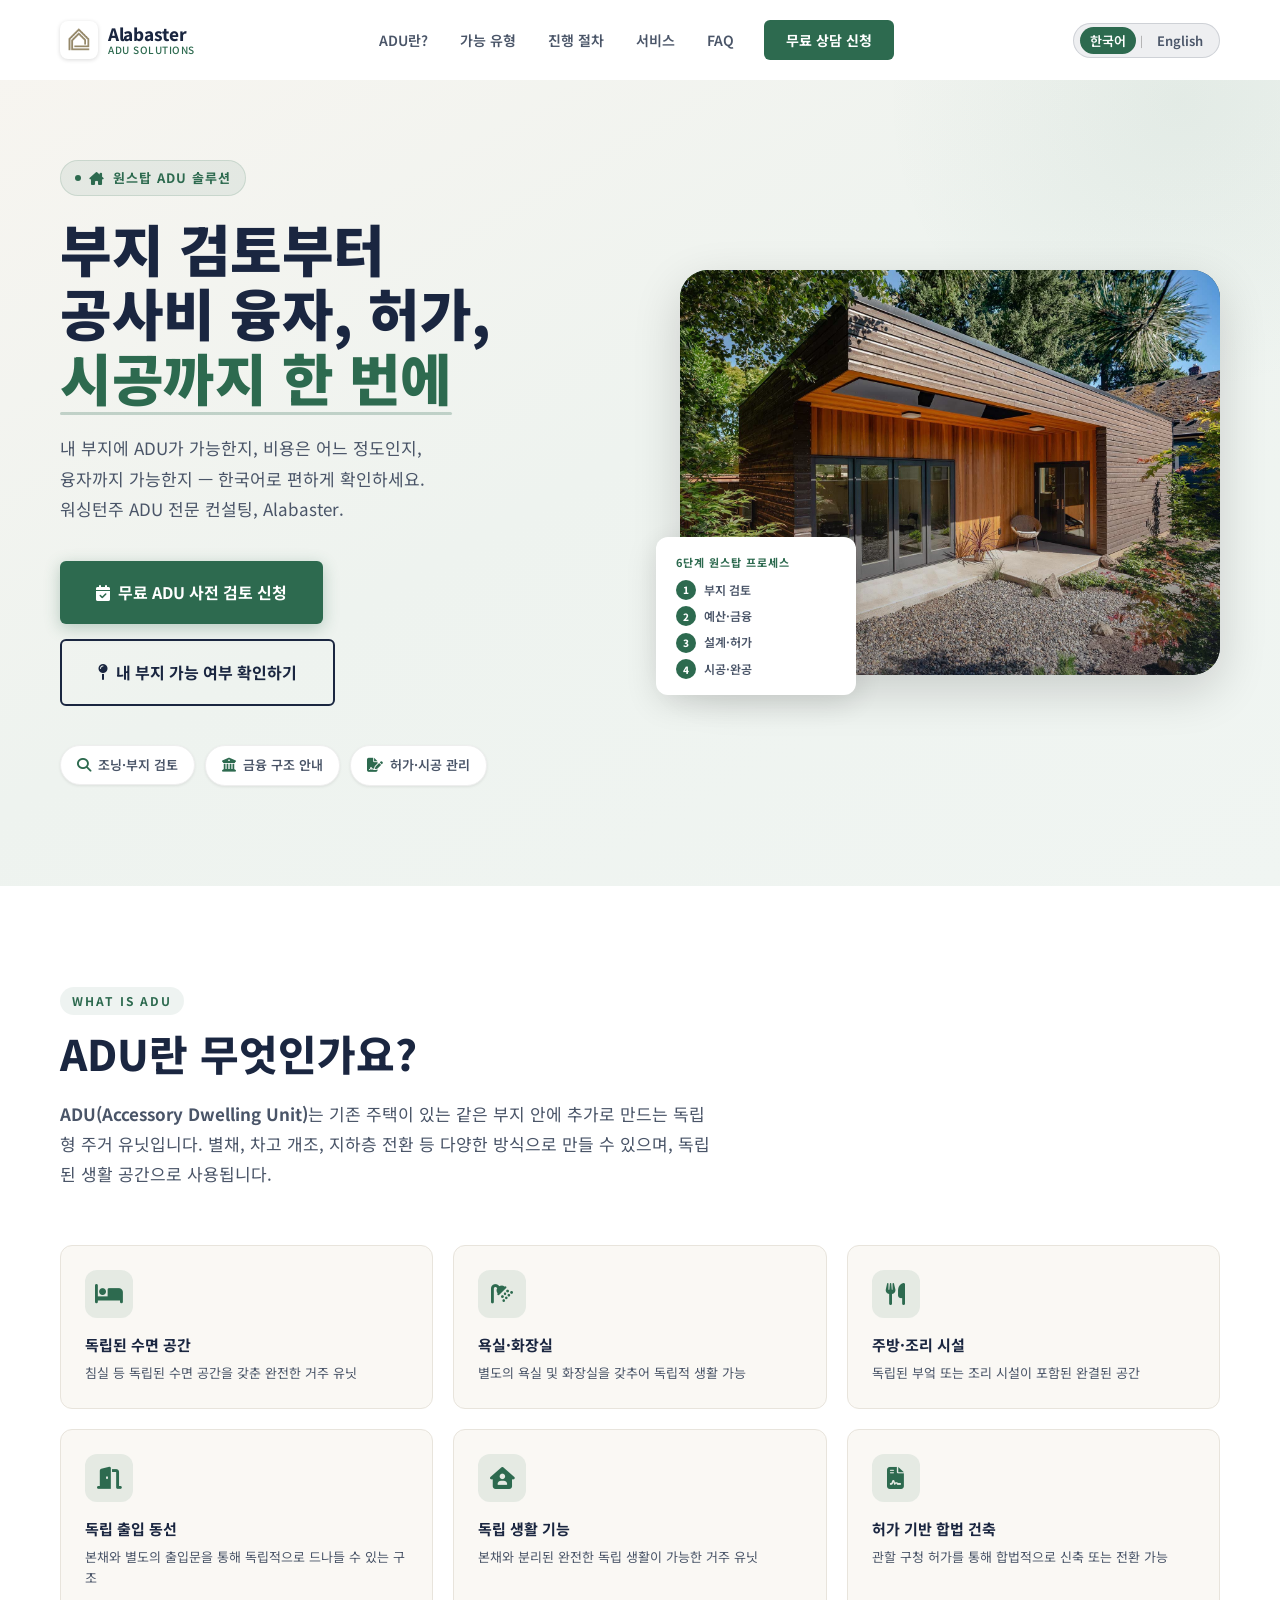
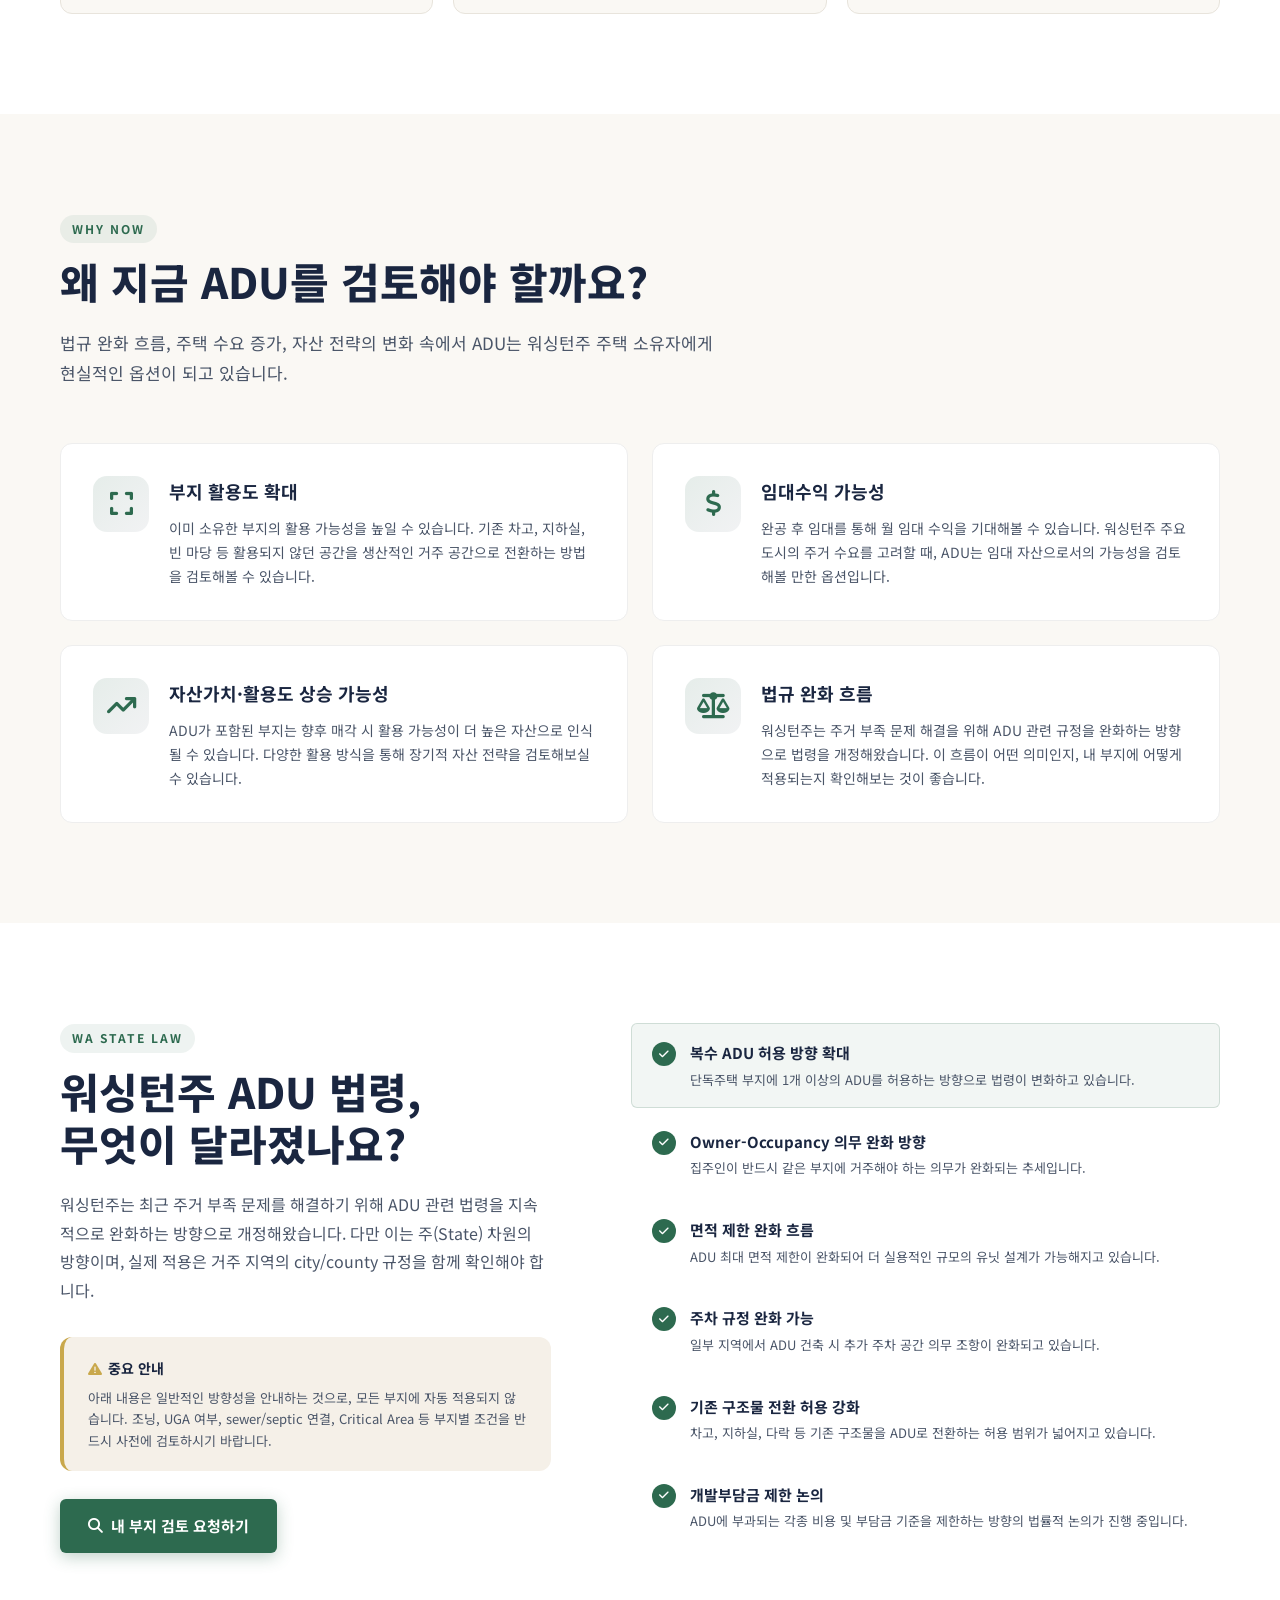
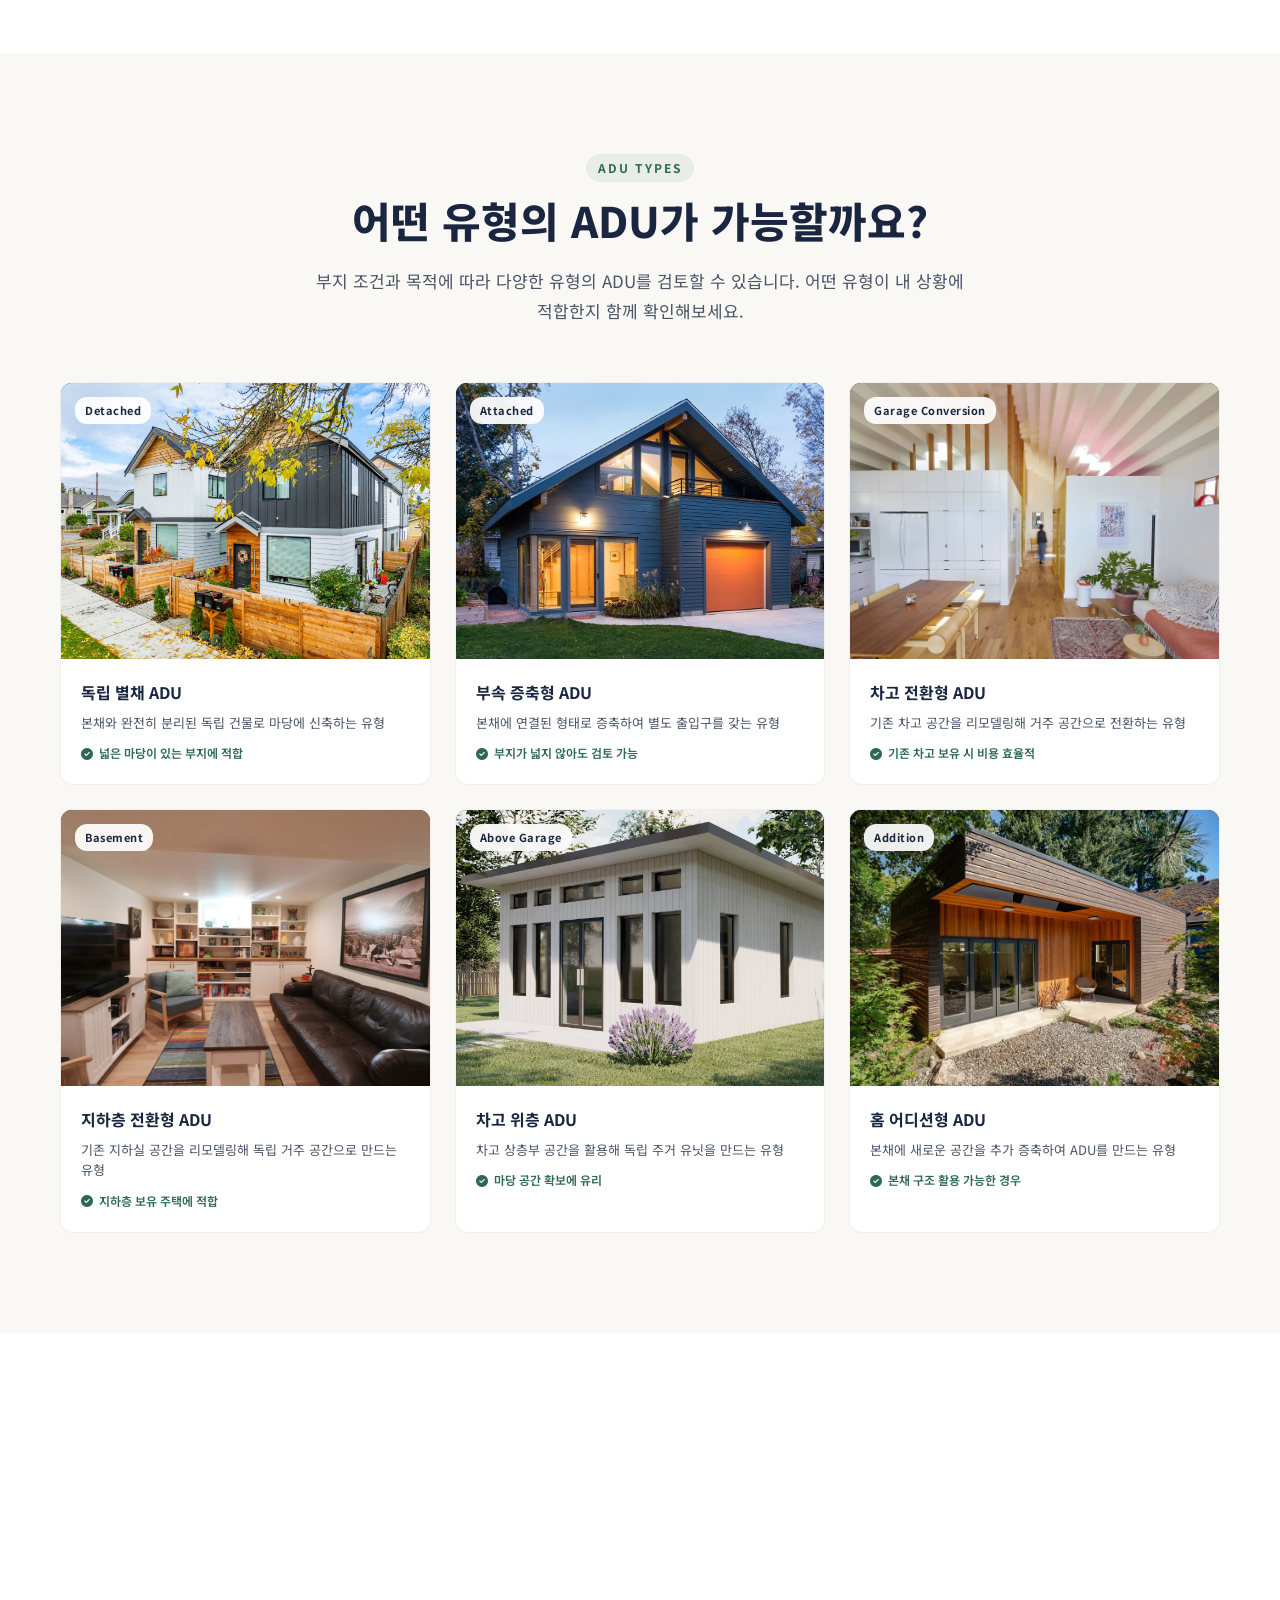
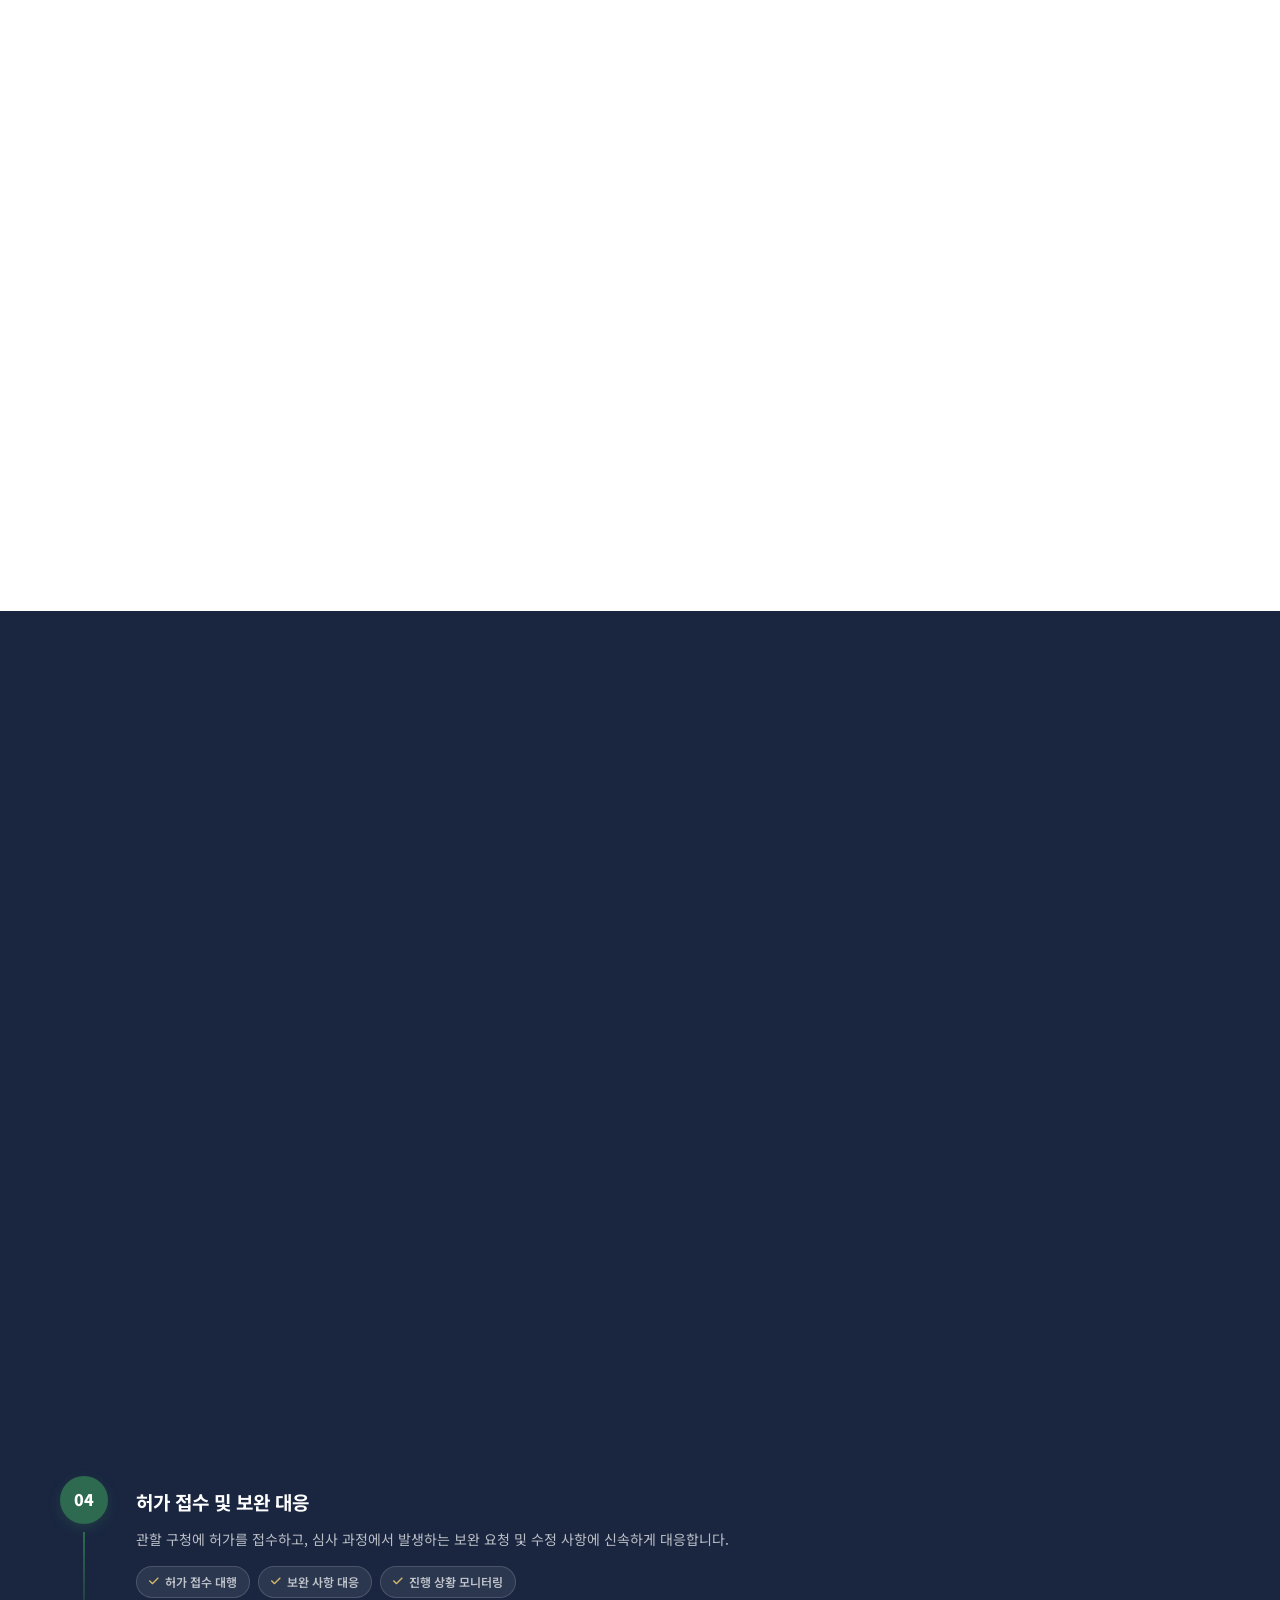
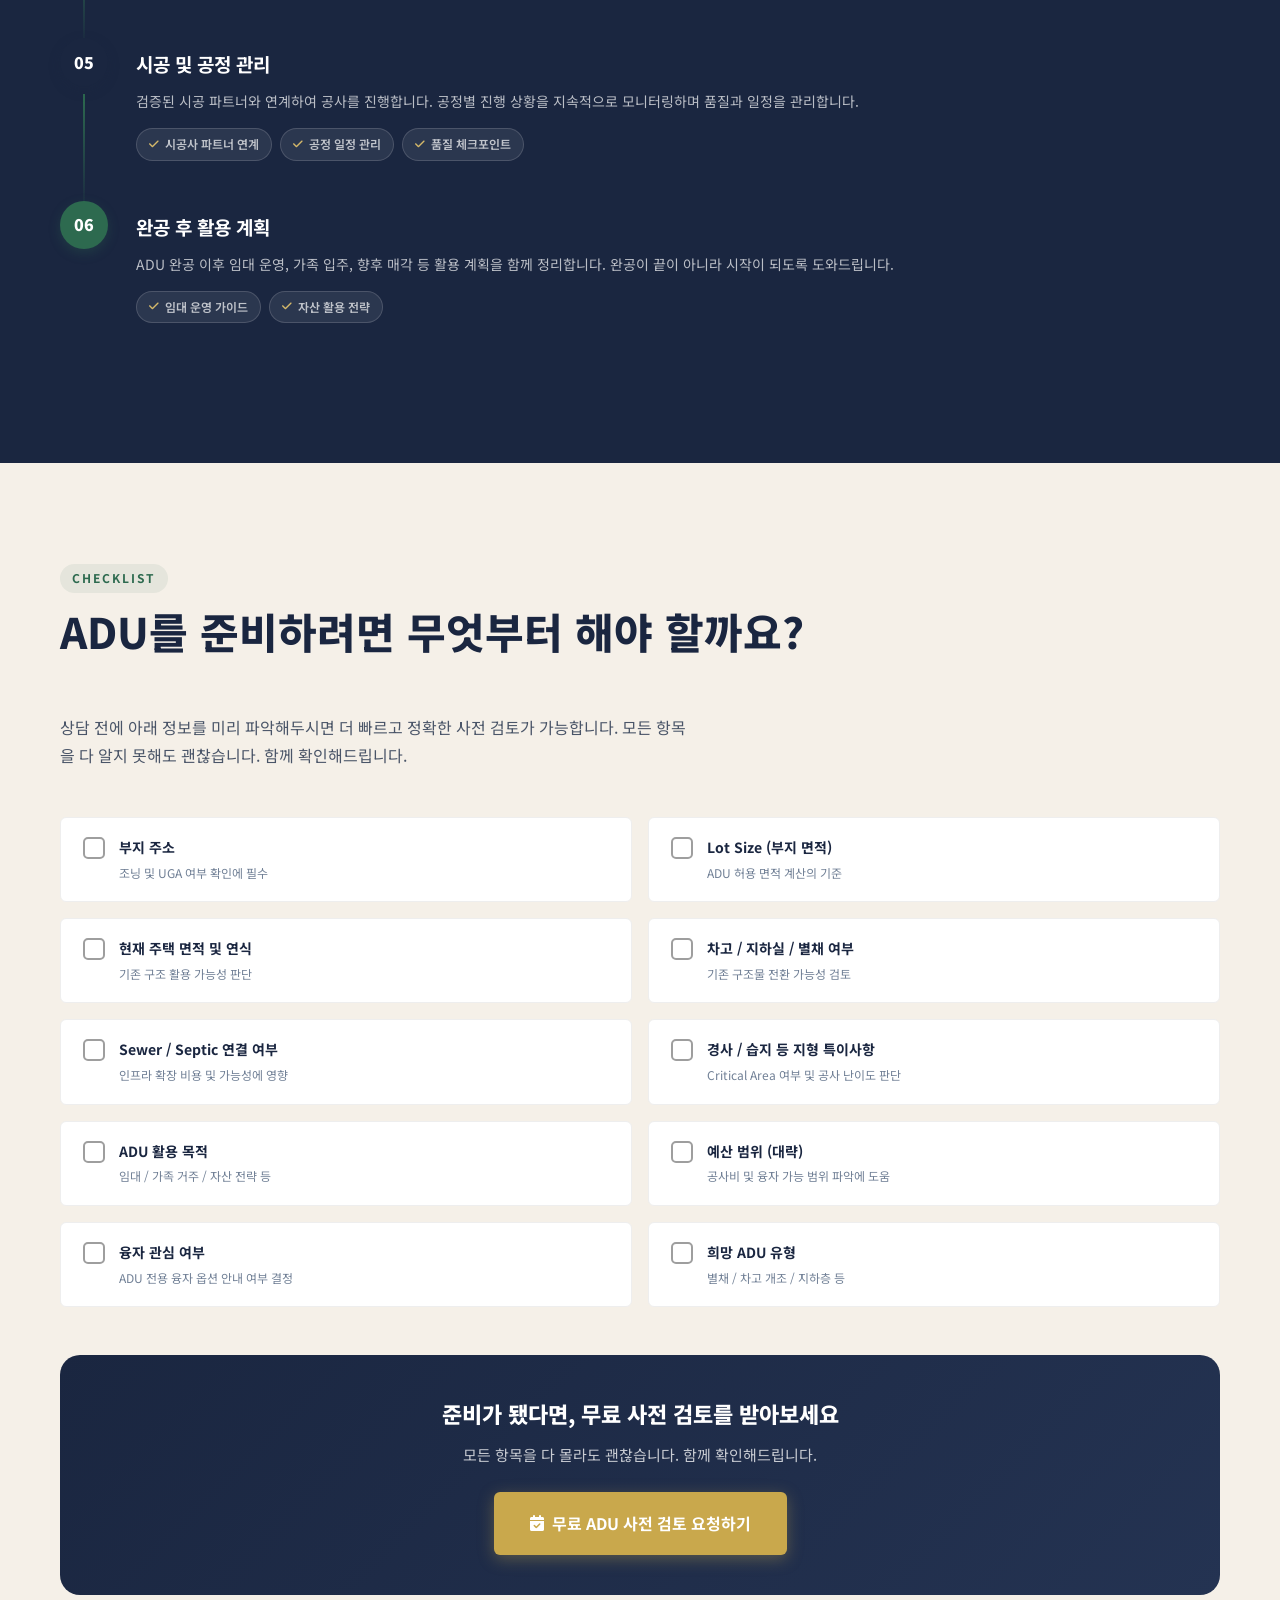
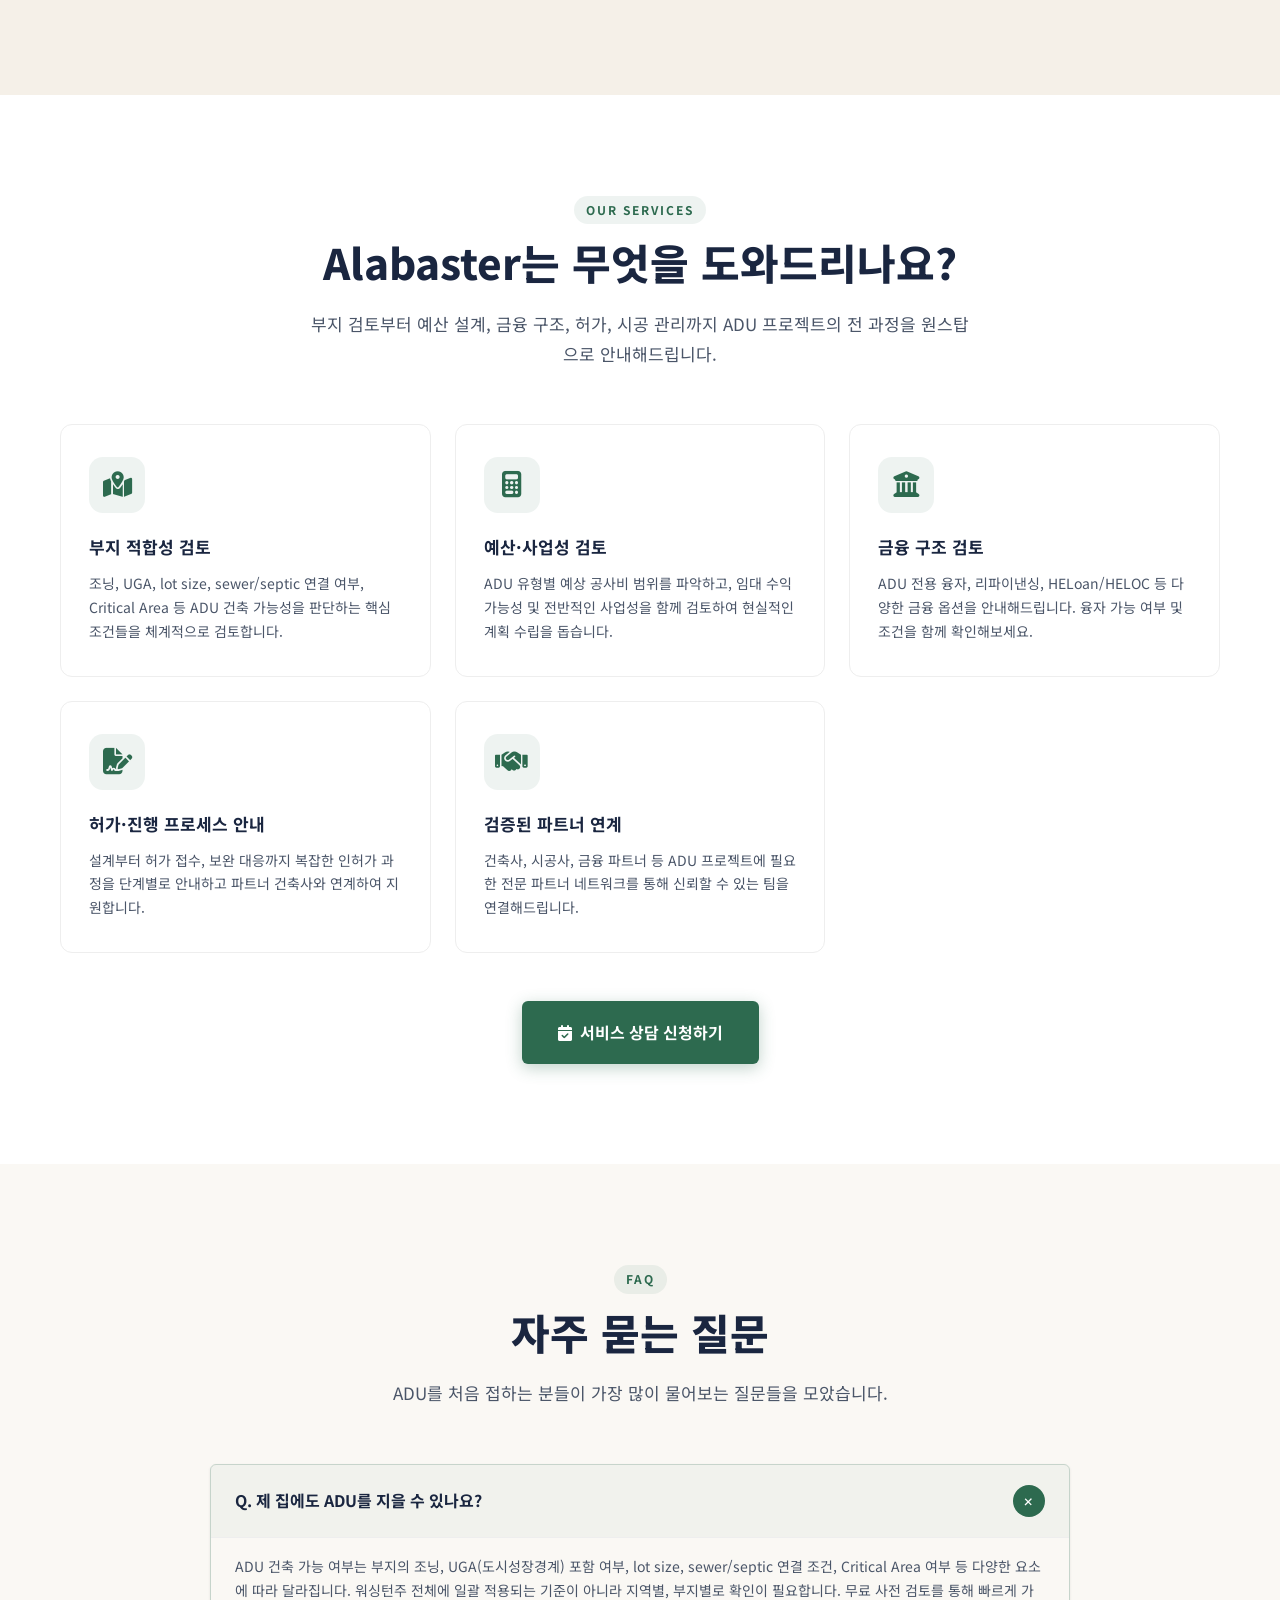
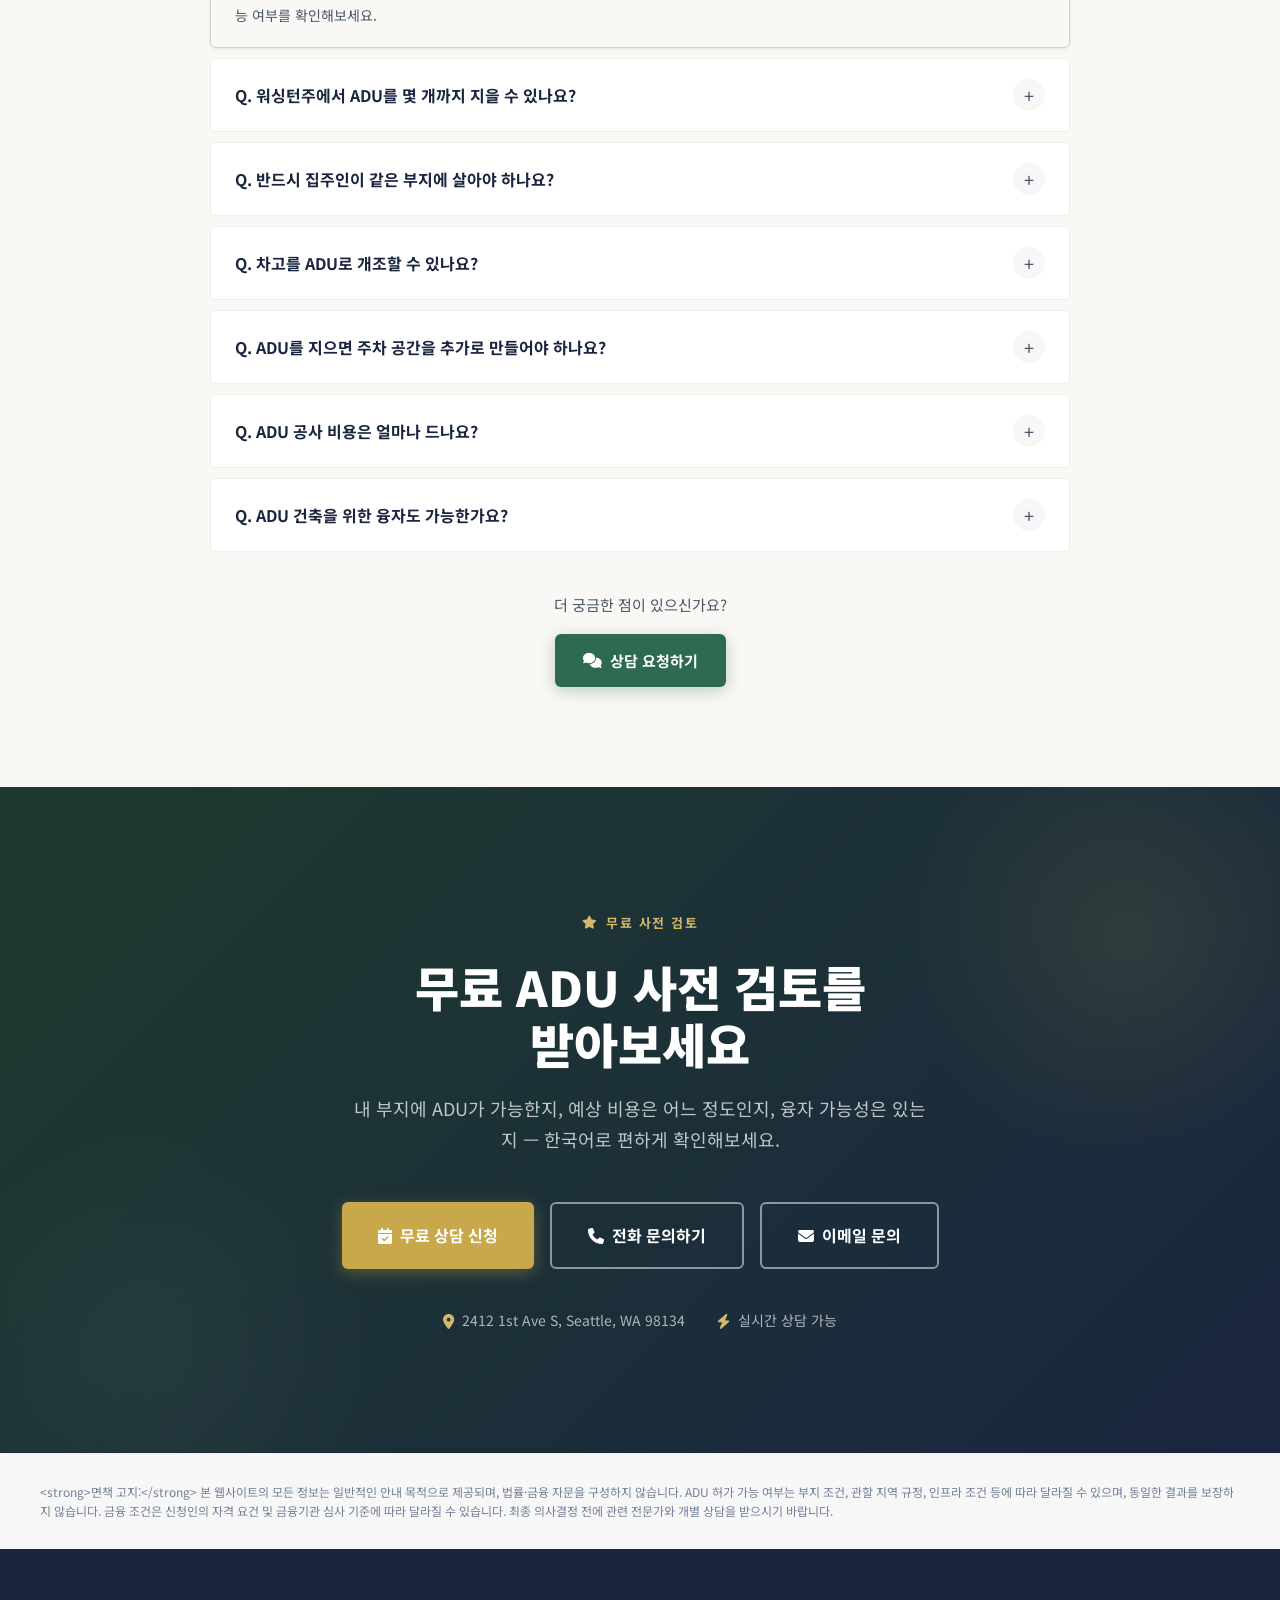
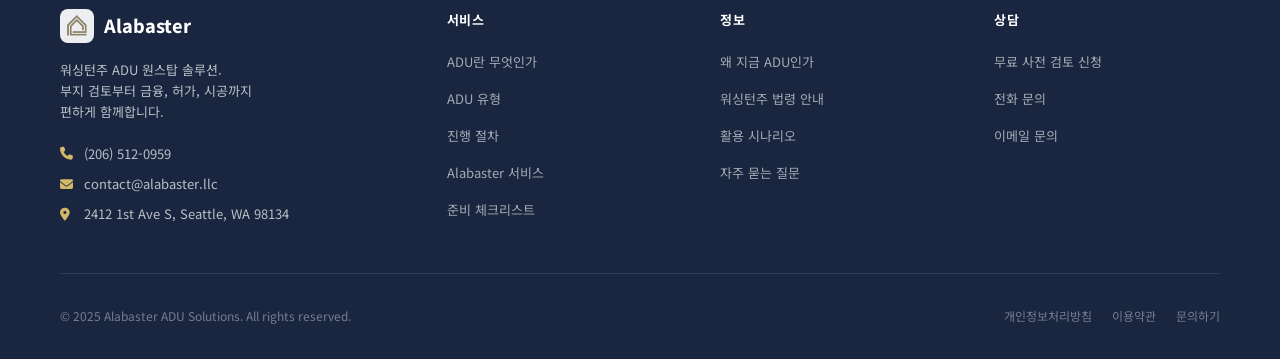
==== commit dea39f0a: "Remove admin assets from public Pages site" ====
--- a/docs/index.html
+++ b/docs/index.html
@@ -1191,7 +1191,6 @@
         <a href="#" class="footer-legal-link" data-i18n="footer.privacy">개인정보처리방침</a>
         <a href="#" class="footer-legal-link" data-i18n="footer.terms">이용약관</a>
         <a href="#contact" class="footer-legal-link open-modal" data-i18n="footer.contact">문의하기</a>
-        <a href="admin.html" class="footer-legal-link" style="color:rgba(255,255,255,0.55);font-size:12px;border:1px solid rgba(255,255,255,0.25);padding:3px 10px;border-radius:4px;">🔒 관리자</a>
       </div>
     </div>
   </div>
